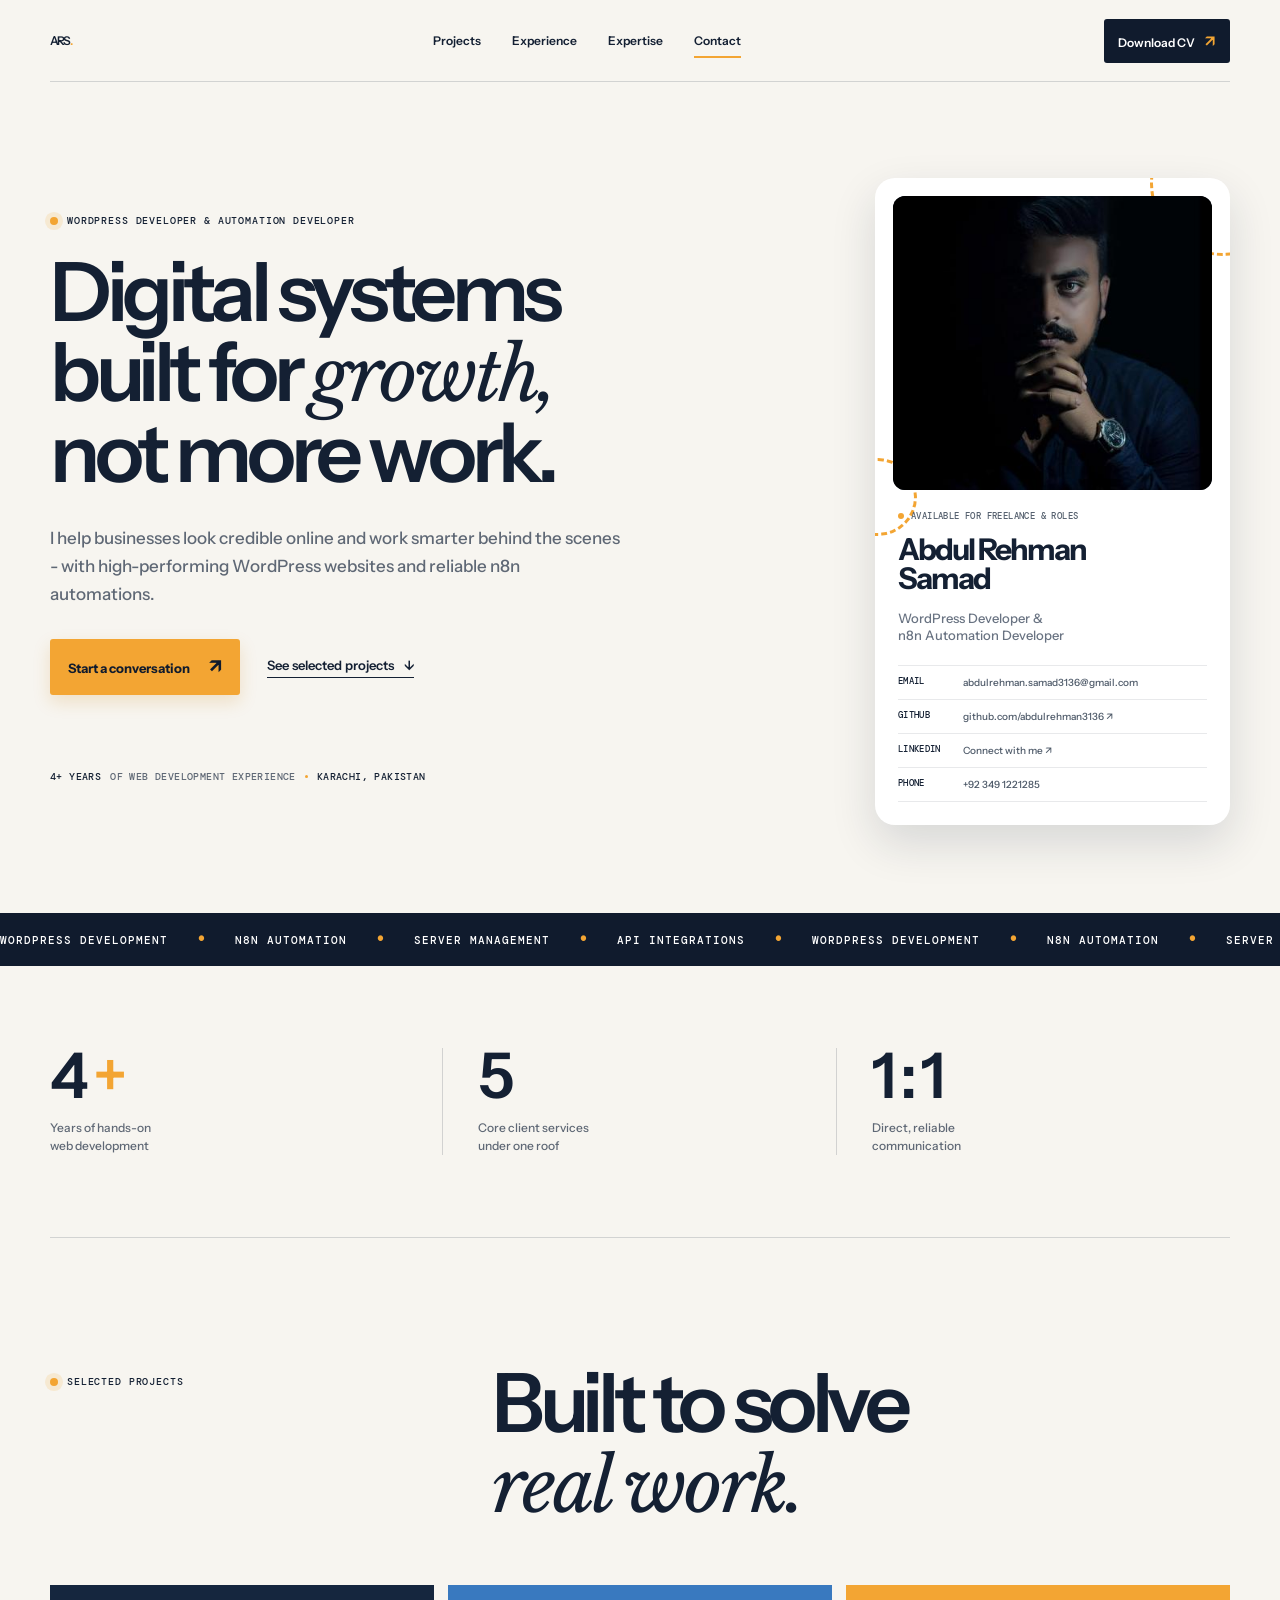
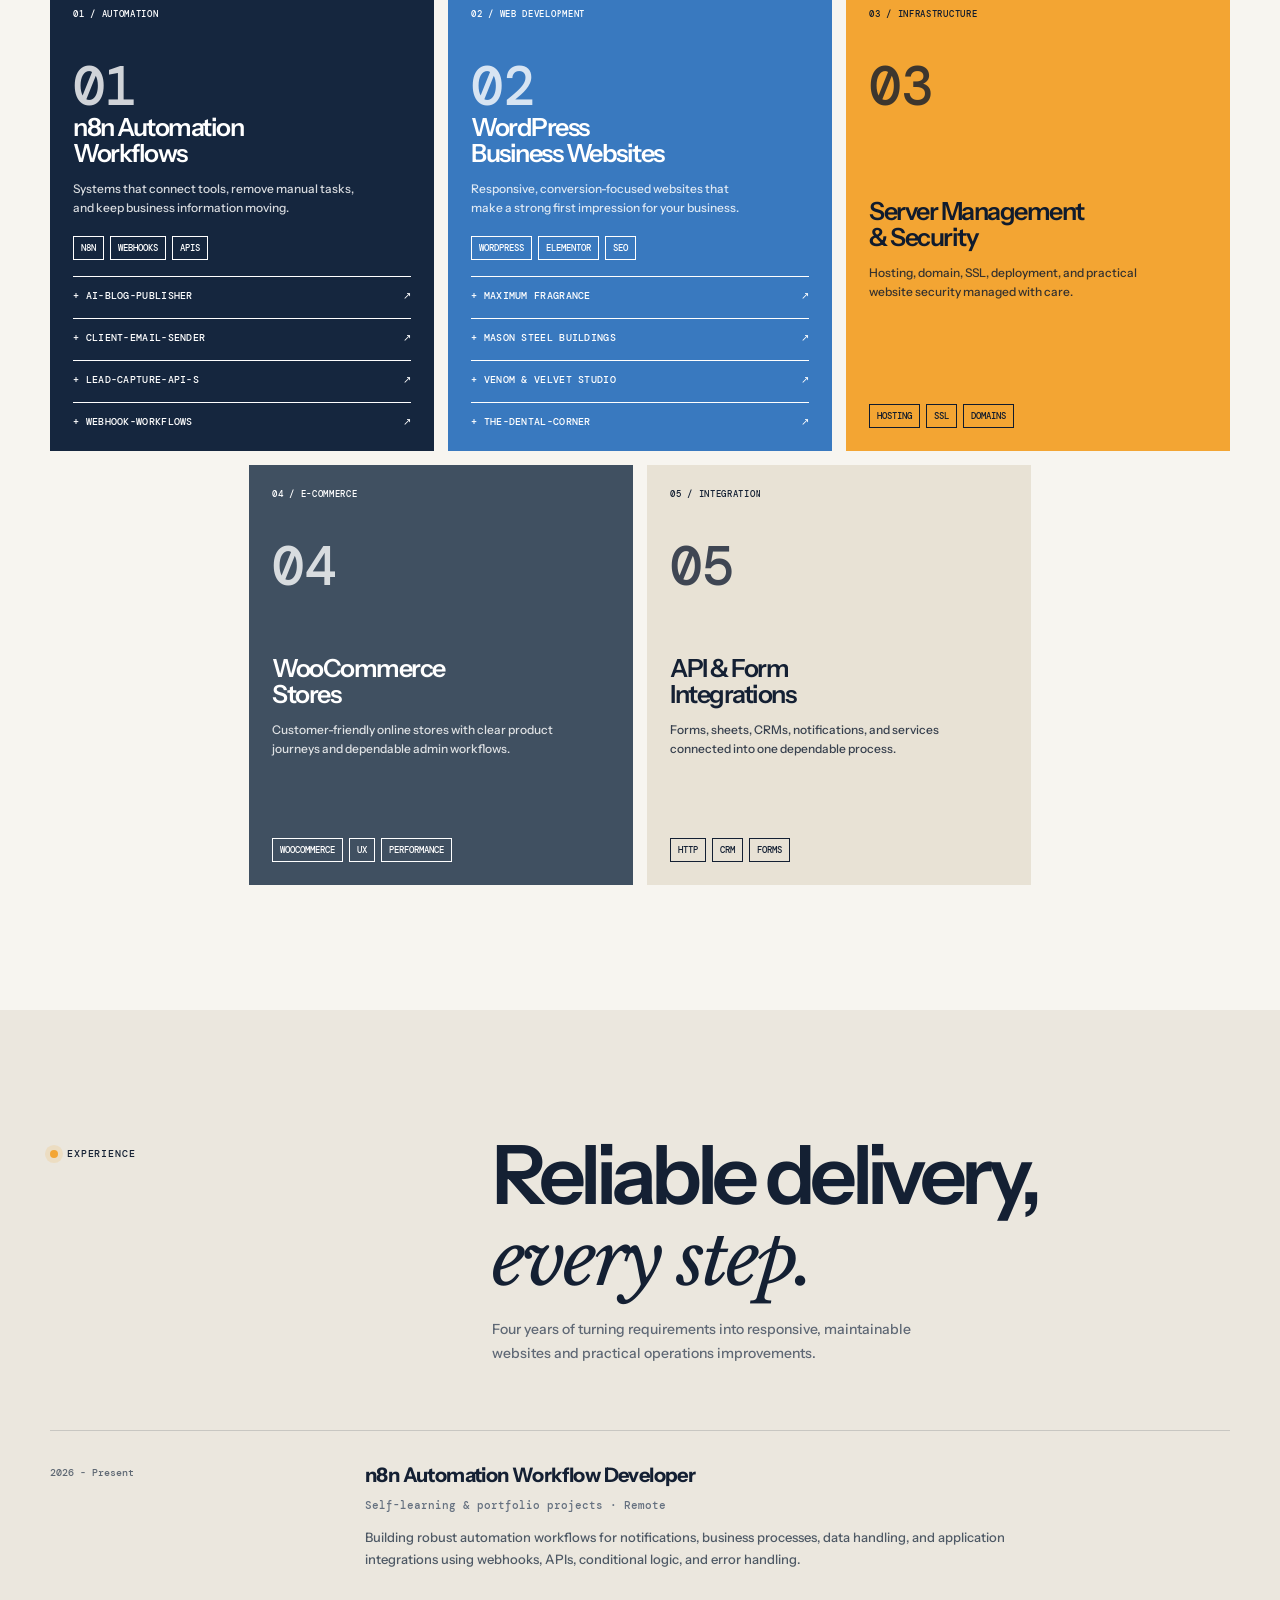
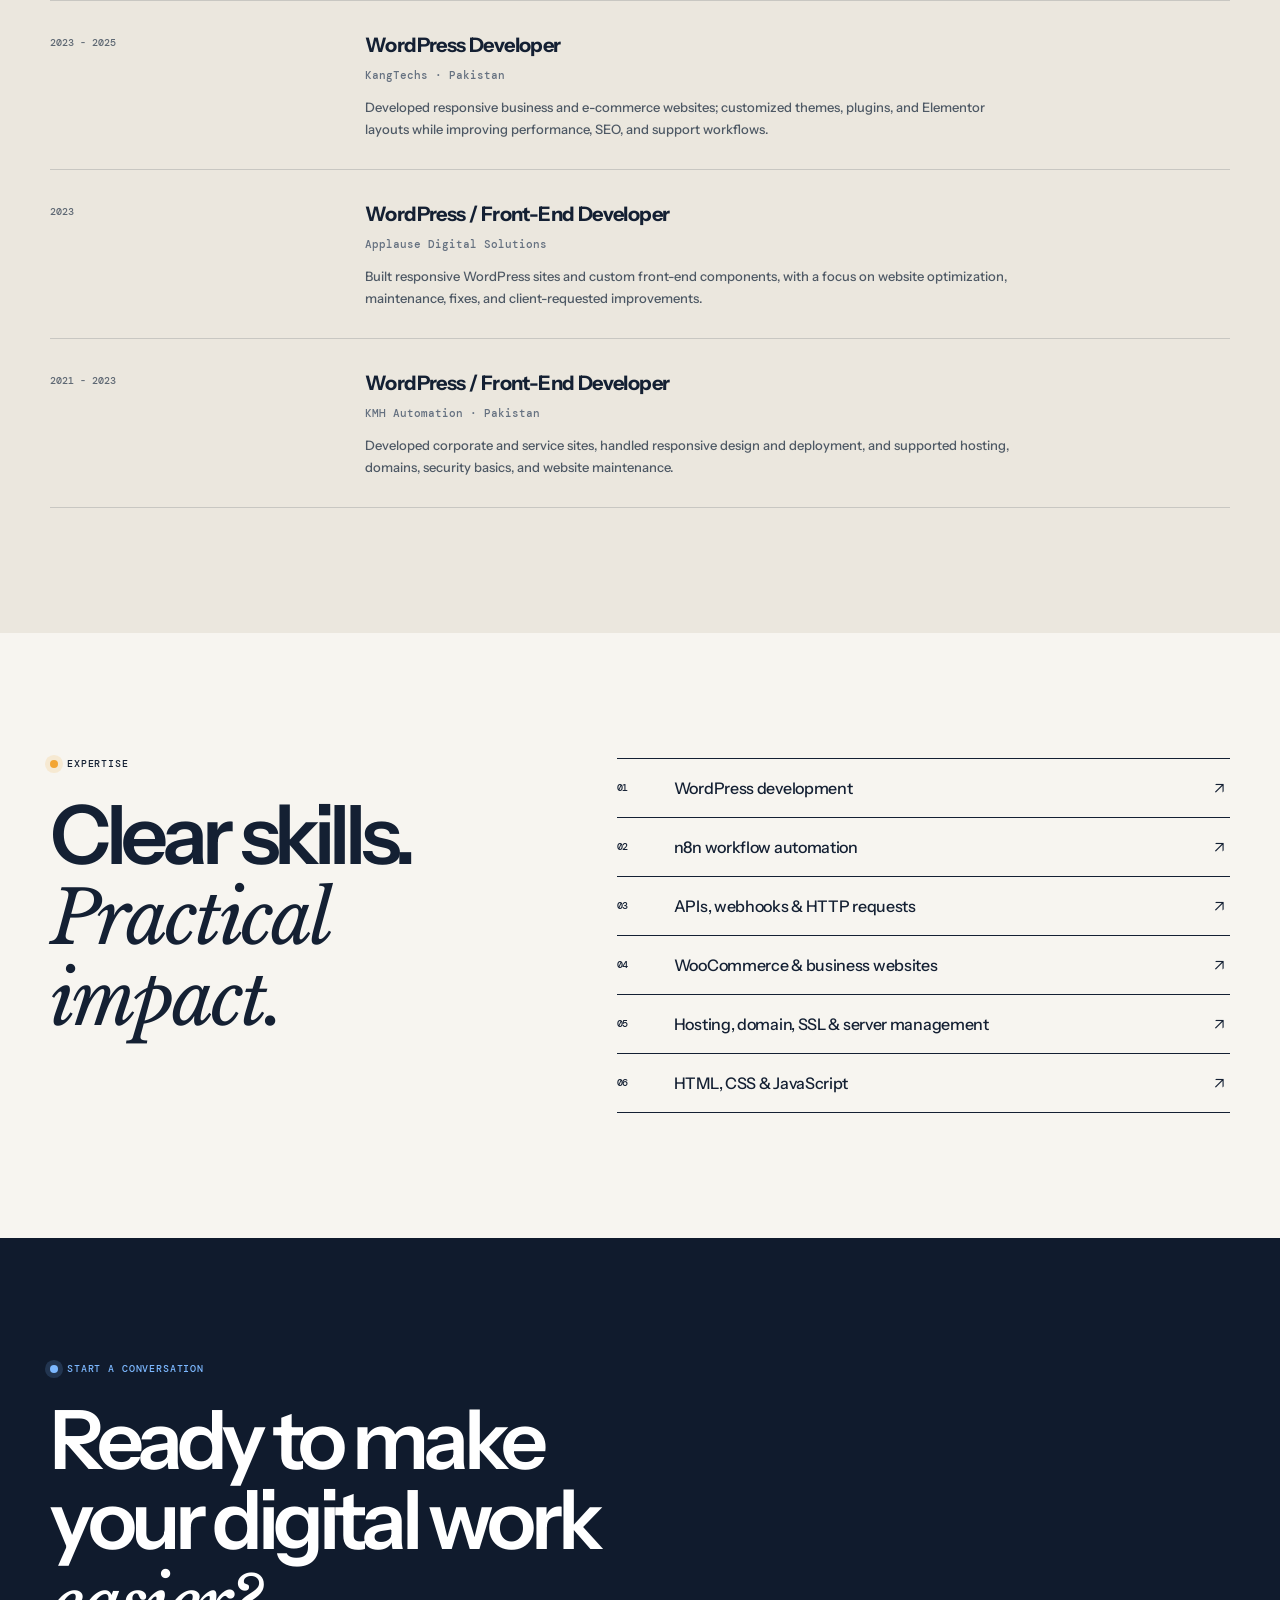
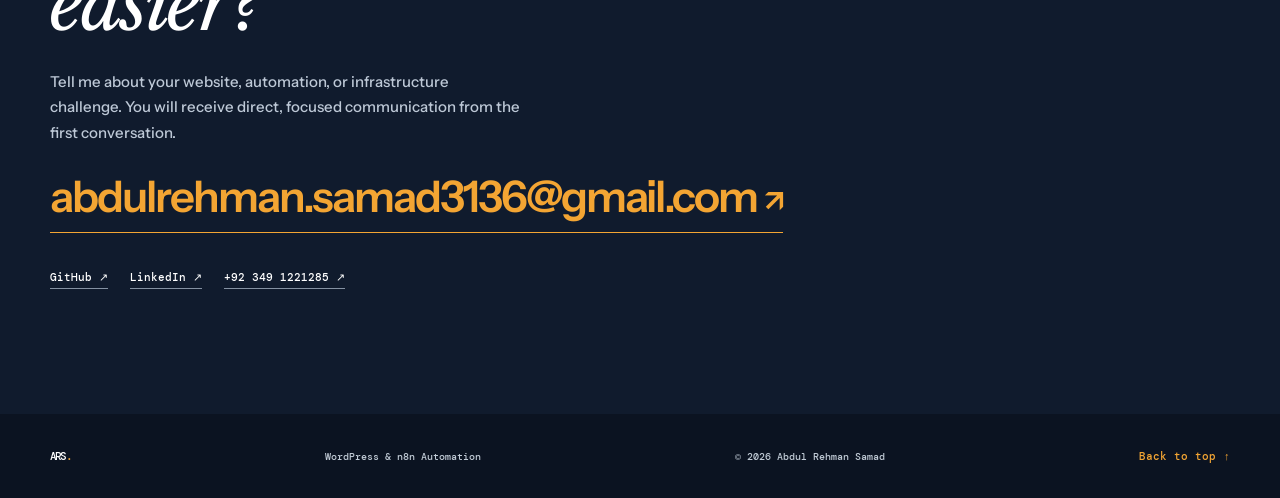
==== index.html @ a856f731 "Add portfolio website" ====
<!doctype html>
<html lang="en">
  <head>
    <meta charset="UTF-8" />
    <meta name="viewport" content="width=device-width, initial-scale=1.0" />
    <meta name="description" content="Abdul Rehman Samad - WordPress Developer and n8n Workflow Automation Developer." />
    <meta name="theme-color" content="#101b2d" />
    <title>Abdul Rehman Samad | WordPress &amp; Automation</title>
    <link rel="preconnect" href="https://fonts.googleapis.com" />
    <link rel="preconnect" href="https://fonts.gstatic.com" crossorigin />
    <link href="https://fonts.googleapis.com/css2?family=DM+Mono:wght@400;500&amp;family=Instrument+Sans:ital,wdth,wght@0,75..100,400..700;1,75..100,400..700&amp;family=Libre+Baskerville:ital,wght@0,400;0,700;1,400&amp;display=swap" rel="stylesheet" />
    <link rel="stylesheet" href="styles.css" />
  </head>
  <body>
    <div class="scroll-indicator" aria-hidden="true"><span></span></div>
    <header class="site-header container">
      <a class="brand" href="#top" aria-label="Home">ARS<span>.</span></a>
      <nav aria-label="Primary navigation">
        <a href="#work">Projects</a><a href="#experience">Experience</a><a href="#skills">Expertise</a><a href="#contact">Contact</a>
      </nav>
      <a class="header-cta" href="assets/Abdul-Rehman-Samad-Resume.pdf" download>Download CV <span>&nearr;</span></a>
    </header>

    <main id="top">
      <section class="hero container">
        <div class="hero-copy reveal">
          <p class="eyebrow"><span></span> WordPress Developer &amp; Automation Developer</p>
          <h1>Digital systems<br />built for <em>growth,</em><br />not more work.</h1>
          <p class="intro">I help businesses look credible online and work smarter behind the scenes - with high-performing WordPress websites and reliable n8n automations.</p>
          <div class="hero-actions">
            <a class="button" href="#contact">Start a conversation <span>&nearr;</span></a>
            <a class="text-link" href="#work">See selected projects <span>&darr;</span></a>
          </div>
          <div class="trust-line"><span>4+ years</span> of web development experience <i></i><span>Karachi, Pakistan</span></div>
        </div>

        <aside class="profile-card reveal" aria-label="Abdul Rehman Samad profile">
          <div class="accent-ring accent-ring-one" aria-hidden="true"></div><div class="accent-ring accent-ring-two" aria-hidden="true"></div>
          <div class="portrait-wrap"><img src="assets/abdul-rehman-samad.jfif" alt="Abdul Rehman Samad" /></div>
          <div class="profile-content">
            <p class="availability"><span></span> Available for freelance &amp; roles</p>
            <h2>Abdul Rehman<br />Samad</h2>
            <p class="profile-role">WordPress Developer &amp;<br />n8n Automation Developer</p>
            <div class="profile-links">
              <a href="mailto:abdulrehman.samad3136@gmail.com"><b>Email</b><span>abdulrehman.samad3136@gmail.com</span></a>
              <a href="https://github.com/abdulrehman3136" target="_blank" rel="noreferrer"><b>GitHub</b><span>github.com/abdulrehman3136 &nearr;</span></a>
              <a href="https://linkedin.com/in/abdul-rehman-samad-383ba8230" target="_blank" rel="noreferrer"><b>LinkedIn</b><span>Connect with me &nearr;</span></a>
              <a href="tel:+923491221285"><b>Phone</b><span>+92 349 1221285</span></a>
            </div>
          </div>
        </aside>
      </section>

      <section class="ticker" aria-label="Areas of expertise"><div>WORDPRESS DEVELOPMENT <b>&bull;</b> N8N AUTOMATION <b>&bull;</b> SERVER MANAGEMENT <b>&bull;</b> API INTEGRATIONS <b>&bull;</b> WORDPRESS DEVELOPMENT <b>&bull;</b> N8N AUTOMATION <b>&bull;</b> SERVER MANAGEMENT <b>&bull;</b> API INTEGRATIONS <b>&bull;</b></div></section>

      <section class="metrics container reveal">
        <div><strong>4<span> +</span></strong><p>Years of hands-on<br />web development</p></div>
        <div><strong>5</strong><p>Core client services<br />under one roof</p></div>
        <div><strong>1 : 1</strong><p>Direct, reliable<br />communication</p></div>
      </section>

      <section id="work" class="work container">
        <div class="section-head reveal"><p class="eyebrow"><span></span> Selected projects</p><div><h2>Built to solve<br /><em>real work.</em></h2></div></div>
        <div class="project-grid">
          <article class="project project-navy reveal"><div class="project-index">01 / Automation</div><div class="project-icon">01</div><h3>n8n Automation<br />Workflows</h3><p>Systems that connect tools, remove manual tasks, and keep business information moving.</p><div class="tags"><span>n8n</span><span>Webhooks</span><span>APIs</span></div><a class="project-link placeholder-link" href="https://github.com/abdulrehman3136/AI-Blog-Publisher.git" data-placeholder>+ AI-Blog-Publisher <span>&nearr;</span></a><a class="project-link placeholder-link" href="https://github.com/abdulrehman3136/Client-Email-Sender.git" data-placeholder>+ Client-Email-Sender <span>&nearr;</span></a><a class="project-link placeholder-link" href="https://github.com/abdulrehman3136/Lead-Capture-API-s.git" data-placeholder>+ Lead-Capture-API-s <span>&nearr;</span></a><a class="project-link placeholder-link" href="https://github.com/abdulrehman3136/Webhook-Workflows.git" data-placeholder>+ Webhook-Workflows <span>&nearr;</span></a></article>
          <article class="project project-blue reveal"><div class="project-index">02 / Web development</div><div class="project-icon">02</div><h3>WordPress<br />Business Websites</h3><p>Responsive, conversion-focused websites that make a strong first impression for your business.</p><div class="tags"><span>WordPress</span><span>Elementor</span><span>SEO</span></div><a class="project-link placeholder-link" href="https://maximumfragrance.ca/" data-placeholder>+ Maximum Fragrance <span>&nearr;</span></a><a class="project-link placeholder-link" href="https://masonsteelcorp.com/" data-placeholder>+ Mason Steel Buildings <span>&nearr;</span></a><a class="project-link placeholder-link" href="https://dribbbledesigns.com/venom/" data-placeholder>+ Venom & Velvet Studio <span>&nearr;</span></a><a class="project-link placeholder-link" href="https://dribbbledesigns.com/dental/" data-placeholder>+ The-Dental-Corner <span>&nearr;</span></a></article>
          <article class="project project-gold reveal"><div class="project-index">03 / Infrastructure</div><div class="project-icon">03</div><h3>Server Management<br />&amp; Security</h3><p>Hosting, domain, SSL, deployment, and practical website security managed with care.</p><div class="tags"><span>Hosting</span><span>SSL</span><span>Domains</span></div></article>
          <article class="project project-slate reveal"><div class="project-index">04 / E-commerce</div><div class="project-icon">04</div><h3>WooCommerce<br />Stores</h3><p>Customer-friendly online stores with clear product journeys and dependable admin workflows.</p><div class="tags"><span>WooCommerce</span><span>UX</span><span>Performance</span></div></article>
          <article class="project project-cream reveal"><div class="project-index">05 / Integration</div><div class="project-icon">05</div><h3>API &amp; Form<br />Integrations</h3><p>Forms, sheets, CRMs, notifications, and services connected into one dependable process.</p><div class="tags"><span>HTTP</span><span>CRM</span><span>Forms</span></div></article>
        </div>
        <!-- <div id="project-links" class="project-note reveal"><b>Make it yours</b> In <code>index.html</code>, replace each <code>href="#project-links"</code> with a project website or GitHub link. The button text can also be changed to “View live site” or “View case study”.</div> -->
      </section>

      <section id="experience" class="experience"><div class="container"><div class="section-head reveal"><p class="eyebrow"><span></span> Experience</p><div><h2>Reliable delivery,<br /><em>every step.</em></h2><p>Four years of turning requirements into responsive, maintainable websites and practical operations improvements.</p></div></div>
        <div class="timeline">
          <article class="reveal"><p>2026 - Present</p><div><h3>n8n Automation Workflow Developer</h3><h4>Self-learning &amp; portfolio projects &middot; Remote</h4><p>Building robust automation workflows for notifications, business processes, data handling, and application integrations using webhooks, APIs, conditional logic, and error handling.</p></div></article>
          <article class="reveal"><p>2023 - 2025</p><div><h3>WordPress Developer</h3><h4>KangTechs &middot; Pakistan</h4><p>Developed responsive business and e-commerce websites; customized themes, plugins, and Elementor layouts while improving performance, SEO, and support workflows.</p></div></article>
          <article class="reveal"><p>2023</p><div><h3>WordPress / Front-End Developer</h3><h4>Applause Digital Solutions</h4><p>Built responsive WordPress sites and custom front-end components, with a focus on website optimization, maintenance, fixes, and client-requested improvements.</p></div></article>
          <article class="reveal"><p>2021 - 2023</p><div><h3>WordPress / Front-End Developer</h3><h4>KMH Automation &middot; Pakistan</h4><p>Developed corporate and service sites, handled responsive design and deployment, and supported hosting, domains, security basics, and website maintenance.</p></div></article>
        </div></div>
      </section>

      <section id="skills" class="skills container"><div class="skills-title reveal"><p class="eyebrow"><span></span> Expertise</p><h2>Clear skills.<br /><em>Practical impact.</em></h2></div><div class="skill-list reveal"><div><span>01</span>WordPress development <b>&nearr;</b></div><div><span>02</span>n8n workflow automation <b>&nearr;</b></div><div><span>03</span>APIs, webhooks &amp; HTTP requests <b>&nearr;</b></div><div><span>04</span>WooCommerce &amp; business websites <b>&nearr;</b></div><div><span>05</span>Hosting, domain, SSL &amp; server management <b>&nearr;</b></div><div><span>06</span>HTML, CSS &amp; JavaScript <b>&nearr;</b></div></div></section>

      <section id="contact" class="contact"><div class="container contact-inner reveal"><p class="eyebrow"><span></span> Start a conversation</p><h2>Ready to make<br />your digital work<br /><em>easier?</em></h2><p>Tell me about your website, automation, or infrastructure challenge. You will receive direct, focused communication from the first conversation.</p><a class="email-link" href="mailto:abdulrehman.samad3136@gmail.com">abdulrehman.samad3136@gmail.com <span>&nearr;</span></a><div class="socials"><a href="https://github.com/abdulrehman3136" target="_blank" rel="noreferrer">GitHub &nearr;</a><a href="https://linkedin.com/in/abdul-rehman-samad-383ba8230" target="_blank" rel="noreferrer">LinkedIn &nearr;</a><a href="tel:+923491221285">+92 349 1221285 &nearr;</a></div></div></section>
    </main>
    <footer><div class="container footer-inner"><a class="brand" href="#top">ARS<span>.</span></a><p>WordPress &amp; n8n Automation</p><p>&copy; <span id="year"></span> Abdul Rehman Samad</p><a class="back-top" href="#top">Back to top &uarr;</a></div></footer>
    <script src="script.js"></script>
  </body>
</html>
---- styles.css ----
:root{--navy:#101b2d;--navy-2:#18263b;--ink:#142033;--paper:#f7f5f0;--paper-2:#ebe7de;--gold:#f3a533;--sky:#7cb8ff;--line:rgba(20,32,51,.16);--muted:#5f6875}*{box-sizing:border-box}html{scroll-behavior:smooth;scroll-padding-top:80px}body{margin:0;background:var(--paper);color:var(--ink);font:500 16px/1.5 'Instrument Sans',Arial,sans-serif}.container{width:min(1180px,calc(100% - 48px));margin:auto}.scroll-indicator{position:fixed;inset:0 auto auto 0;height:3px;width:100%;z-index:30;background:transparent}.scroll-indicator span{display:block;background:var(--gold);width:0;height:100%;transition:width .08s linear}.site-header{display:flex;align-items:center;justify-content:space-between;min-height:82px;border-bottom:1px solid var(--line)}.brand{font:700 25px/1 'Instrument Sans',sans-serif;color:var(--ink);text-decoration:none;letter-spacing:-1.8px}.brand span{color:var(--gold)}.site-header nav{display:flex;gap:31px}.site-header a{color:var(--ink);font-size:12px;font-weight:600;text-decoration:none}.site-header nav a{position:relative}.site-header nav a:after{position:absolute;content:"";left:0;right:0;bottom:-8px;height:2px;background:var(--gold);transform:scaleX(0);transform-origin:left;transition:transform .25s}.site-header nav a:hover:after,.site-header nav a.active:after{transform:scaleX(1)}.header-cta{background:var(--navy);color:#fff!important;padding:10px 14px;border-radius:3px;transition:transform .2s,background .2s}.header-cta:hover{transform:translateY(-2px);background:var(--navy-2)}.header-cta span{color:var(--gold);font-size:16px;margin-left:7px}.hero{display:grid;grid-template-columns:minmax(0,1fr) 355px;gap:80px;padding:96px 0 88px;align-items:start}.hero-copy{padding-top:37px}.eyebrow{font:500 10px/1.2 'DM Mono',monospace;letter-spacing:.85px;text-transform:uppercase;display:flex;gap:9px;align-items:center;margin:0 0 25px}.eyebrow span,.availability>span{display:inline-block;width:8px;height:8px;background:var(--gold);border-radius:50%;box-shadow:0 0 0 5px rgba(243,165,51,.16)}.hero h1,.section-head h2,.skills h2,.contact h2{font:600 clamp(46px,6.4vw,86px)/.98 'Instrument Sans',sans-serif;letter-spacing:-5.4px;margin:0}.hero h1 em,.section-head h2 em,.skills h2 em,.contact h2 em{font-family:'Libre Baskerville',Georgia,serif;font-size:.9em;font-weight:400;letter-spacing:-3px}.intro{max-width:570px;margin:31px 0;color:var(--muted);font-size:17px;line-height:1.65}.hero-actions{display:flex;gap:27px;align-items:center}.button{background:var(--gold);color:var(--navy);padding:14px 18px;border-radius:3px;text-decoration:none;font-size:13px;font-weight:700;box-shadow:0 7px 17px rgba(206,128,11,.18);transition:transform .2s,box-shadow .2s}.button:hover{transform:translateY(-3px);box-shadow:0 11px 20px rgba(206,128,11,.25)}.button span{font-size:19px;margin-left:16px}.text-link{color:var(--ink);font-size:13px;font-weight:600;text-decoration:none;border-bottom:1px solid var(--ink);padding-bottom:2px}.text-link span{margin-left:7px}.trust-line{display:flex;align-items:center;gap:9px;margin-top:75px;color:var(--muted);font:500 10px 'DM Mono',monospace;text-transform:uppercase;letter-spacing:.4px}.trust-line span{color:var(--ink)}.trust-line i{height:3px;width:3px;background:var(--gold);border-radius:50%}.profile-card{position:sticky;top:25px;background:#fff;border-radius:20px;overflow:hidden;padding:18px;box-shadow:0 18px 45px rgba(22,36,57,.14);isolation:isolate}.portrait-wrap{background:var(--navy);border-radius:12px;overflow:hidden;height:294px}.portrait-wrap img{width:100%;height:100%;object-fit:cover;object-position:center;display:block;filter:none;transform:scale(1.01);transition:transform .6s ease}.profile-card:hover .portrait-wrap img{transform:scale(1.06)}.profile-content{padding:20px 5px 5px}.availability{display:flex;align-items:center;gap:7px;margin:0 0 13px;color:#56616f;font:500 9px 'DM Mono',monospace;text-transform:uppercase;letter-spacing:.4px}.availability>span{width:6px;height:6px;box-shadow:none}.profile-card h2{font:700 30px/.98 'Instrument Sans',sans-serif;letter-spacing:-2px;margin:0}.profile-role{font-size:13px;line-height:1.35;color:#697382;margin:16px 0 20px}.profile-links{border-top:1px solid #e8e9eb}.profile-links a{display:grid;grid-template-columns:57px 1fr;gap:8px;padding:9px 0;border-bottom:1px solid #e8e9eb;color:#4d5968;text-decoration:none;font-size:10px;overflow-wrap:anywhere;transition:color .2s}.profile-links a:hover{color:#c97900}.profile-links b{font:500 9px 'DM Mono',monospace;text-transform:uppercase;color:var(--ink);letter-spacing:.3px}.accent-ring{position:absolute;border:3px dashed var(--gold);border-radius:50%;z-index:-1;pointer-events:none}.accent-ring-one{width:145px;height:145px;right:-65px;top:-67px}.accent-ring-two{width:78px;height:78px;left:-36px;top:280px}.ticker{overflow:hidden;background:var(--navy);color:#fff;padding:18px 0;font:500 11px/1 'DM Mono',monospace;letter-spacing:1px;white-space:nowrap}.ticker div{animation:slide 28s linear infinite;width:max-content}.ticker b{color:var(--gold);font-size:17px;vertical-align:-1px;margin:0 20px}.metrics{padding:82px 0;display:grid;grid-template-columns:repeat(3,1fr);border-bottom:1px solid var(--line)}.metrics>div{padding:0 35px;border-right:1px solid var(--line)}.metrics>div:first-child{padding-left:0}.metrics>div:last-child{border:0}.metrics strong{font:600 63px/.9 'Instrument Sans',sans-serif;letter-spacing:-4px}.metrics strong span{color:var(--gold)}.metrics p{font-size:12px;line-height:1.5;margin:14px 0 0;color:var(--muted)}.work{padding:125px 0}.section-head{display:grid;grid-template-columns:.8fr 1.45fr;gap:35px;align-items:start}.section-head .eyebrow{margin-top:13px}.section-head>div>p{color:var(--muted);font-size:14px;line-height:1.7;max-width:480px;margin:22px 0 0}.project-grid{display:grid;grid-template-columns:repeat(6,1fr);gap:14px;margin-top:62px}.project{min-height:420px;padding:23px;position:relative;display:flex;flex-direction:column;color:#fff;transition:transform .3s ease,box-shadow .3s ease}.project:hover{transform:translateY(-7px);box-shadow:0 16px 25px rgba(17,30,48,.14)}.project:nth-child(1),.project:nth-child(2),.project:nth-child(3){grid-column:span 2}.project:nth-child(4){grid-column:2/span 2}.project:nth-child(5){grid-column:4/span 2}.project-navy{background:#15263e}.project-blue{background:#3979bf}.project-gold{background:var(--gold);color:var(--navy)}.project-slate{background:#405061}.project-cream{background:#e8e2d5;color:var(--ink)}.project-index{font:500 9px 'DM Mono',monospace;text-transform:uppercase;letter-spacing:.7px}.project-icon{font:500 54px/1 'DM Mono',monospace;margin:40px 0 auto;opacity:.8}.project h3{font:600 25px/1.05 'Instrument Sans',sans-serif;letter-spacing:-1.5px;margin:0 0 12px}.project>p{font-size:12px;line-height:1.65;margin:0 0 18px;max-width:290px;opacity:.83}.tags{display:flex;gap:6px;flex-wrap:wrap;margin-top:auto}.tags span{font:500 9px 'DM Mono',monospace;text-transform:uppercase;border:1px solid currentColor;padding:5px 7px}.project-link{display:flex;justify-content:space-between;color:inherit;text-decoration:none;border-top:1px solid currentColor;margin-top:16px;padding-top:12px;font:500 10px 'DM Mono',monospace;text-transform:uppercase;letter-spacing:.3px}.project-link:hover{opacity:.6}.project-note{background:var(--paper-2);padding:16px 19px;font-size:11px;color:#4d5864}.project-note b{font:500 10px 'DM Mono',monospace;letter-spacing:.45px;text-transform:uppercase;margin-right:13px;color:var(--navy)}.project-note code{font:500 10px 'DM Mono',monospace;background:#ded9ce;padding:2px 4px}.experience{background:var(--paper-2);padding:125px 0}.timeline{margin:65px 0 0;border-top:1px solid var(--line)}.timeline article{display:grid;grid-template-columns:25% 1fr;gap:20px;padding:29px 0;border-bottom:1px solid var(--line)}.timeline>article>p{font:500 10px 'DM Mono',monospace;margin:6px 0;color:#5e6873}.timeline h3{font-size:20px;letter-spacing:-.6px;margin:0}.timeline h4{font:500 11px 'DM Mono',monospace;margin:8px 0 14px;color:#657180}.timeline div p{font-size:13px;color:#4e5965;margin:0;max-width:650px;line-height:1.7}.skills{padding:125px 0;display:grid;grid-template-columns:.9fr 1.1fr;gap:65px}.skill-list{border-top:1px solid var(--ink)}.skill-list div{display:grid;grid-template-columns:45px 1fr 16px;gap:12px;border-bottom:1px solid var(--ink);padding:17px 0;font-size:16px;letter-spacing:-.3px;transition:padding .2s,color .2s}.skill-list div:hover{padding-left:8px;color:#ae6900}.skill-list span{font:500 10px 'DM Mono',monospace;padding-top:5px}.skill-list b{font-weight:400}.contact{background:var(--navy);color:#fff;padding:125px 0}.contact .eyebrow{color:var(--sky)}.contact .eyebrow span{background:var(--sky);box-shadow:0 0 0 5px rgba(124,184,255,.17)}.contact>div>p:not(.eyebrow){max-width:470px;font-size:15px;color:#bdc8d6;line-height:1.7;margin:28px 0}.email-link{display:block;color:var(--gold);font:600 clamp(21px,3.4vw,46px)/1.12 'Instrument Sans',sans-serif;text-decoration:none;letter-spacing:-2px;width:max-content;max-width:100%;border-bottom:1px solid var(--gold);padding-bottom:10px;overflow-wrap:anywhere;transition:color .2s}.email-link:hover{color:#fff}.email-link span{font-size:.7em}.socials{display:flex;gap:22px;margin-top:37px;flex-wrap:wrap}.socials a{font:500 11px 'DM Mono',monospace;color:white;text-decoration:none;border-bottom:1px solid #8491a2;padding-bottom:4px}.socials a:hover{border-color:var(--gold);color:var(--gold)}footer{background:#0b1321;color:#c1cbd6}.footer-inner{display:flex;align-items:center;justify-content:space-between;min-height:84px}.footer-inner .brand{color:#fff}.footer-inner p{font:500 10px 'DM Mono',monospace;margin:0}.footer-inner a{color:#fff;text-decoration:none;font:500 11px 'DM Mono',monospace}.back-top{color:var(--gold)!important}.reveal{opacity:0;transform:translateY(25px);transition:opacity .7s cubic-bezier(.22,1,.36,1),transform .7s cubic-bezier(.22,1,.36,1)}.reveal.visible{opacity:1;transform:none}@keyframes slide{to{transform:translateX(-50%)}}@media(max-width:820px){.container{width:min(100% - 32px,1180px)}.site-header{min-height:68px}.site-header nav{display:none}.header-cta{font-size:10px!important}.hero{grid-template-columns:1fr;gap:46px;padding:64px 0}.hero-copy{padding-top:0}.hero h1,.section-head h2,.skills h2,.contact h2{letter-spacing:-3.2px}.profile-card{position:relative;top:auto;width:min(100%,400px)}.project-grid{grid-template-columns:repeat(2,1fr)}.project:nth-child(n){grid-column:span 1}.project{min-height:350px}.project:nth-child(5){grid-column:span 2}.section-head,.skills{grid-template-columns:1fr;gap:24px}.section-head .eyebrow{margin-top:0}.work,.skills{padding:78px 0}.experience,.contact{padding:78px 0}.timeline{margin-top:40px}.trust-line{margin-top:48px}}@media(max-width:540px){.hero-actions{align-items:flex-start;flex-direction:column;gap:21px}.trust-line{align-items:flex-start;flex-wrap:wrap}.metrics{padding:52px 0}.metrics>div{padding:0 12px}.metrics strong{font-size:40px;letter-spacing:-3px}.metrics p{font-size:10px}.project-grid{grid-template-columns:1fr}.project:nth-child(n){grid-column:auto}.project{min-height:330px}.project-grid{margin-top:42px}.project-note{line-height:1.8}.project-note b{display:block;margin-bottom:3px}.timeline article{grid-template-columns:1fr;gap:7px}.timeline>article>p{margin:0}.footer-inner{min-height:110px;align-items:flex-start;justify-content:center;flex-direction:column;padding:16px 0;gap:7px}.footer-inner p:first-of-type{display:none}.email-link{letter-spacing:-1.3px}}@media(prefers-reduced-motion:reduce){html{scroll-behavior:auto}.ticker div{animation:none}.reveal{opacity:1;transform:none;transition:none}.portrait-wrap img,.project,.button,.header-cta{transition:none}}
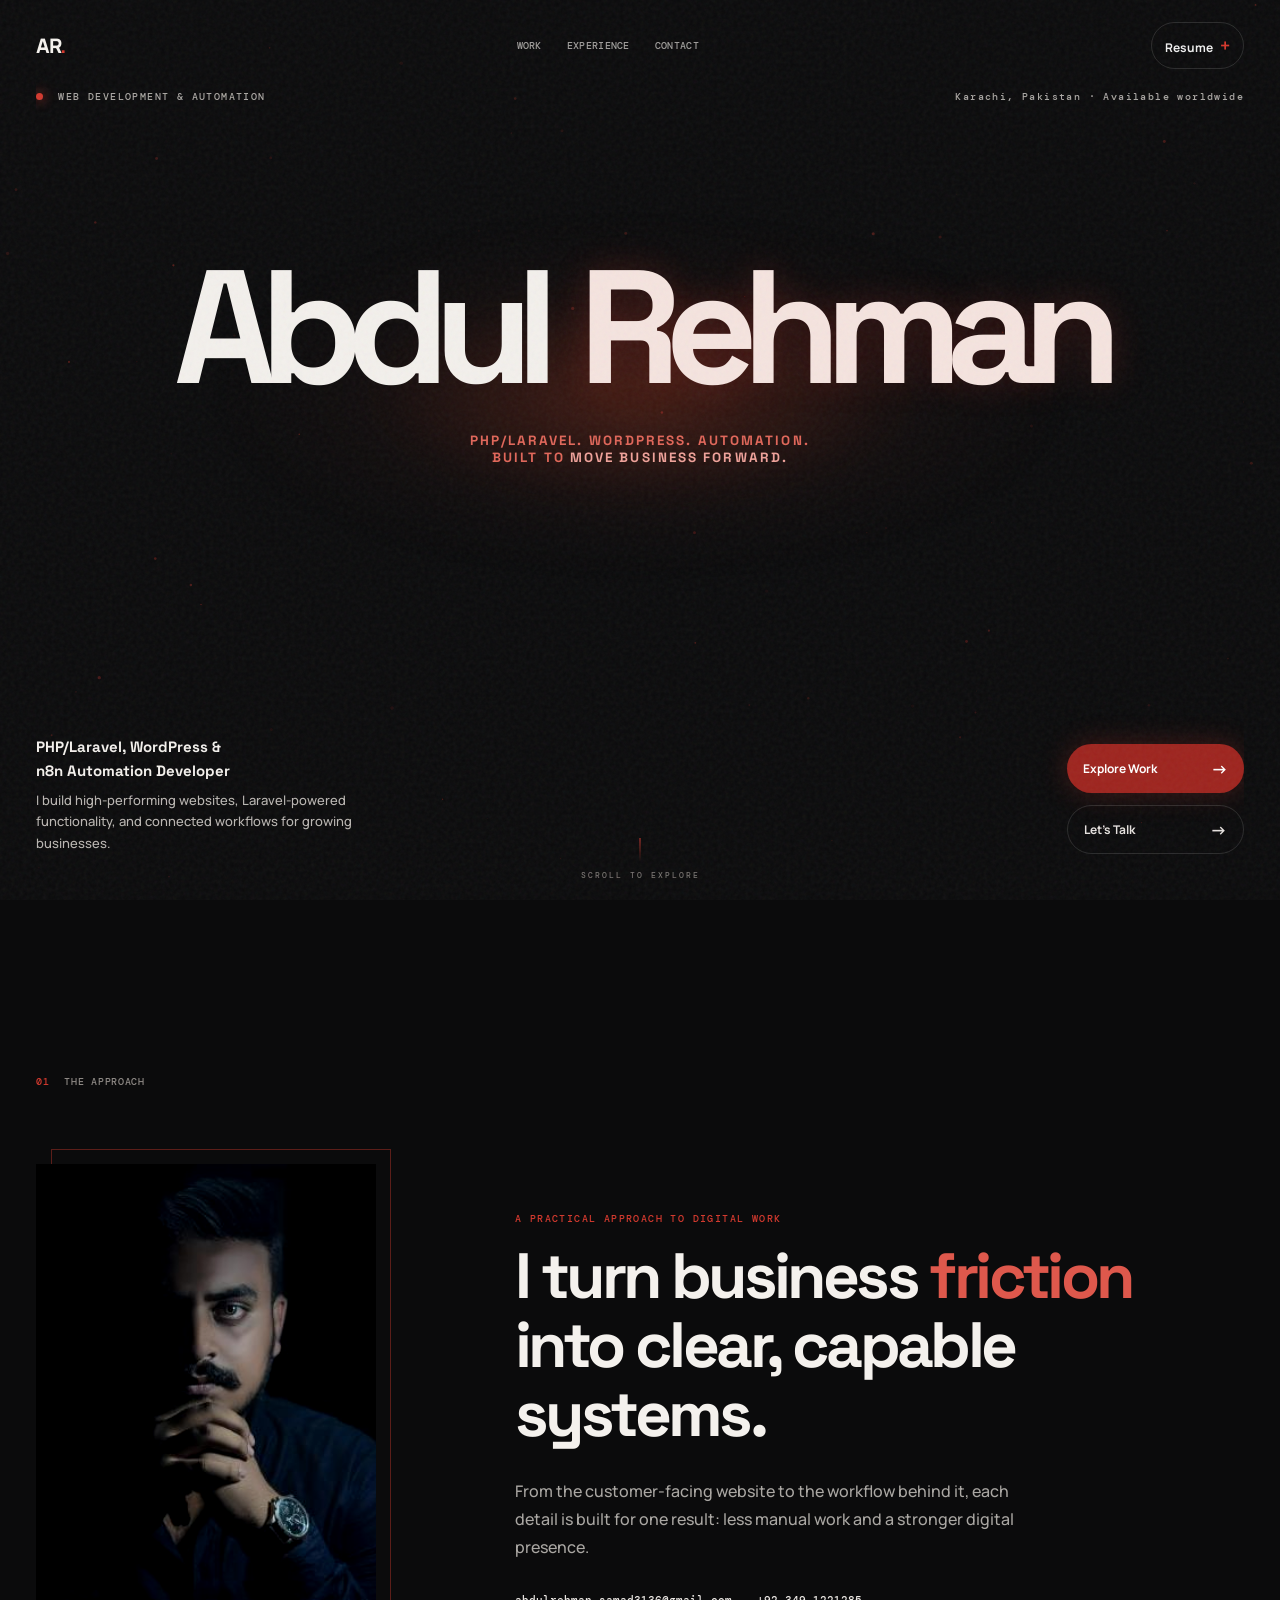
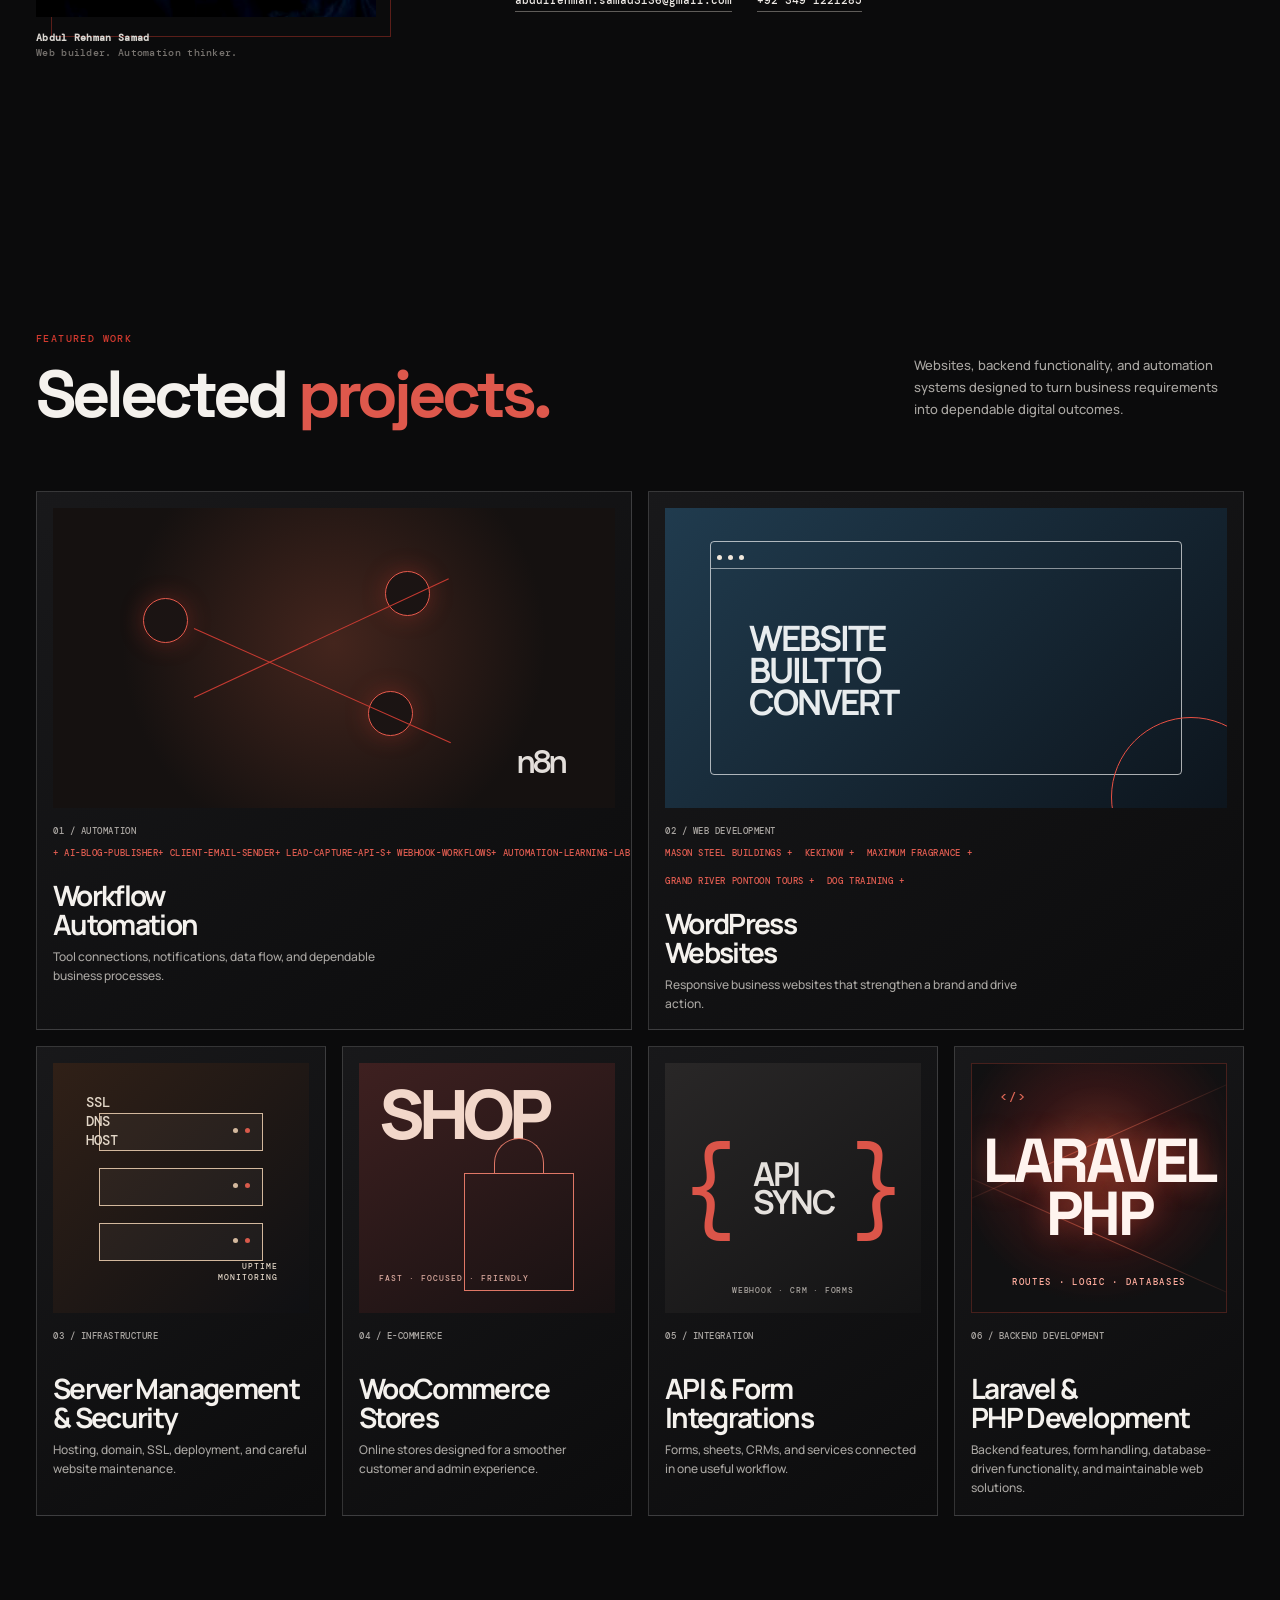
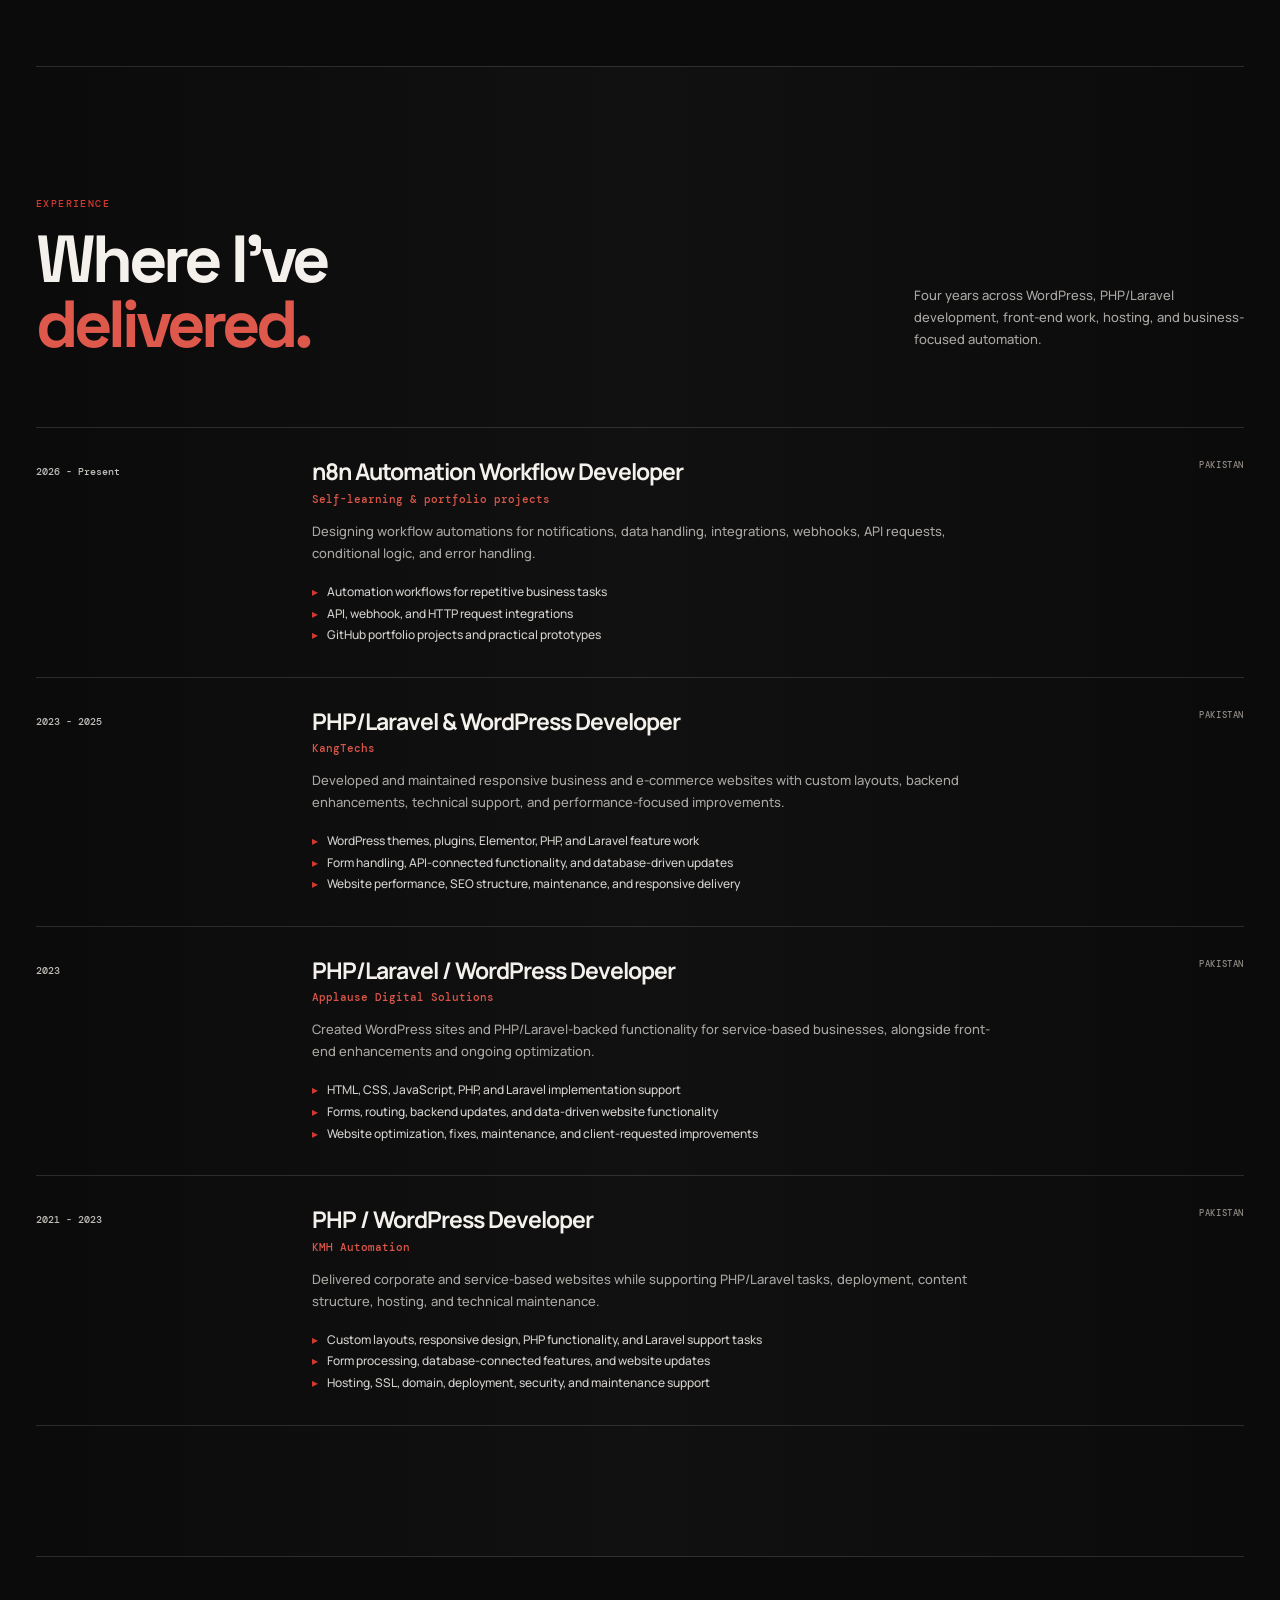
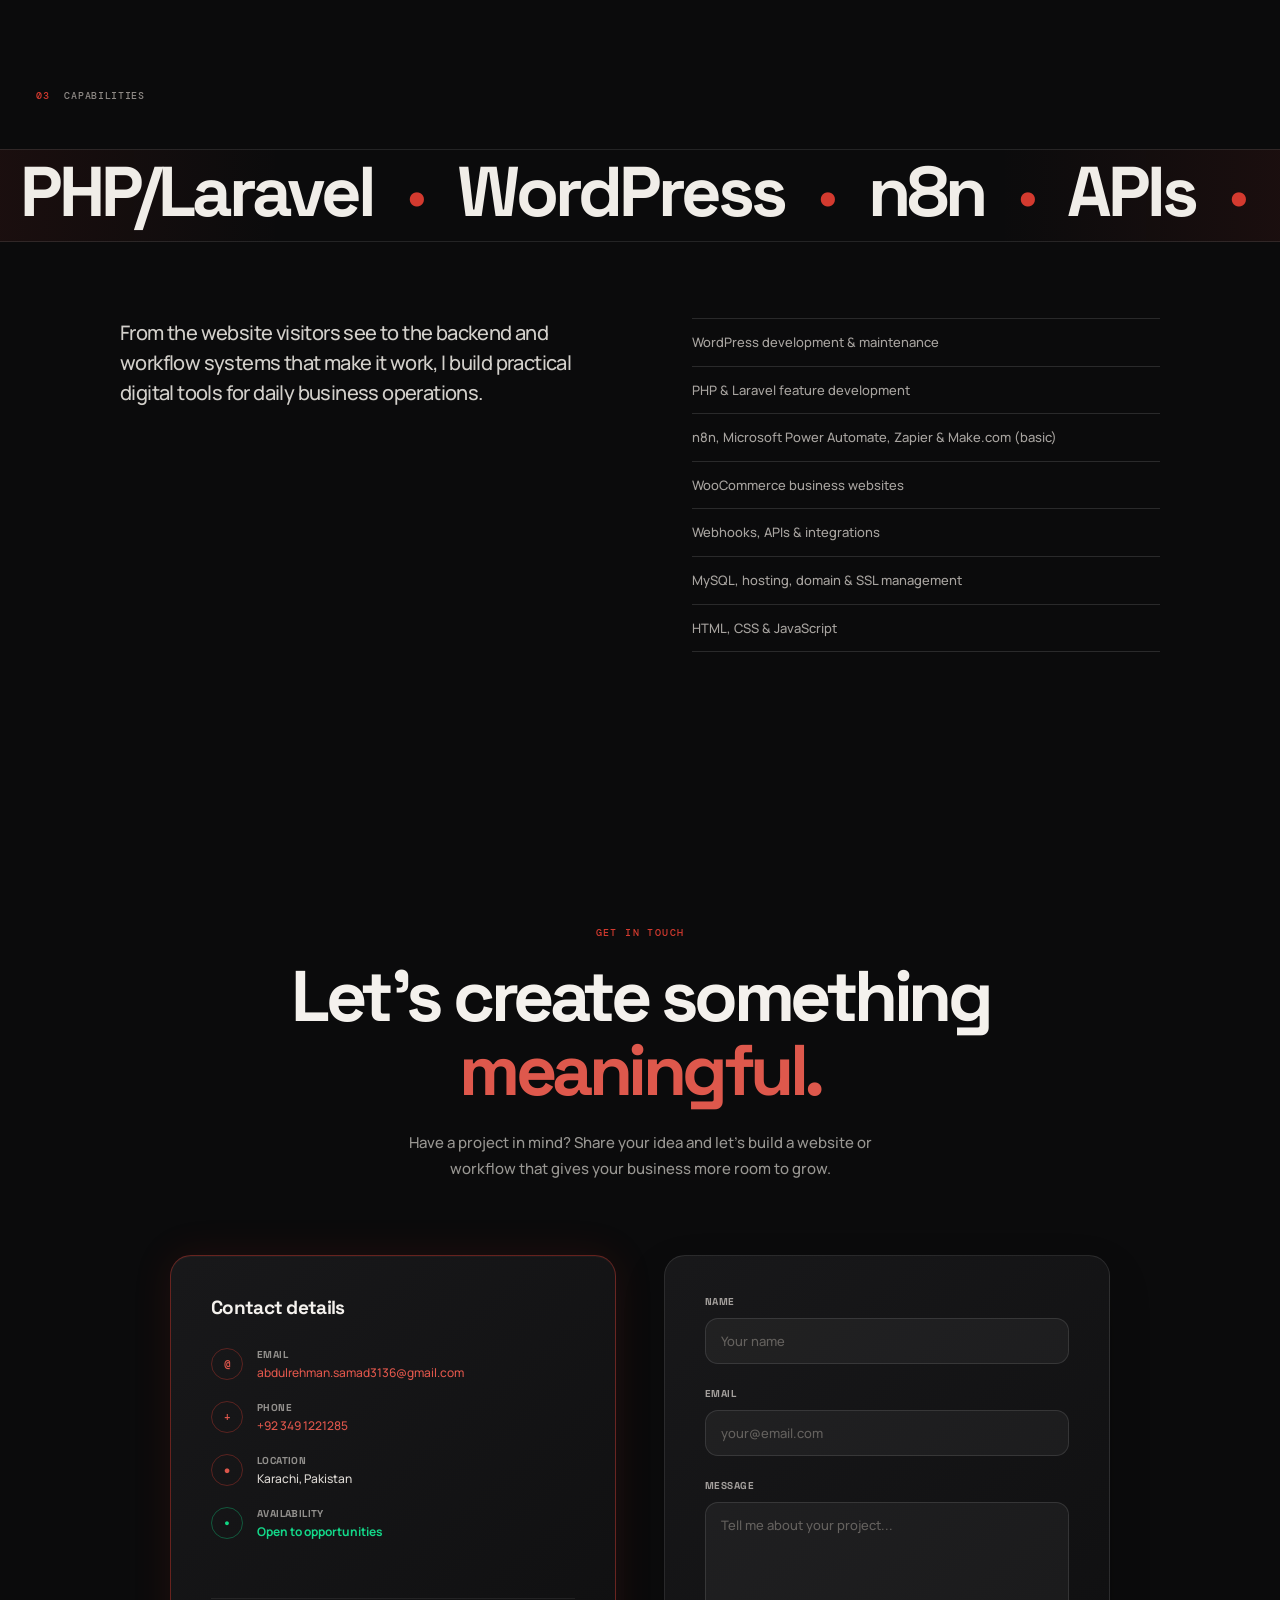
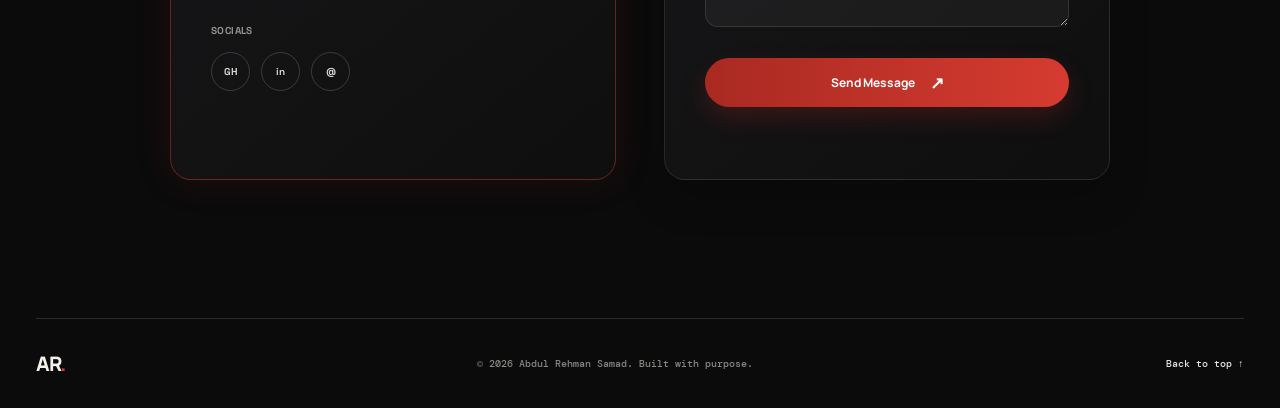
==== commit 098de7e6: "Add files via upload" ====
--- a/index.html
+++ b/index.html
@@ -3,88 +3,89 @@
   <head>
     <meta charset="UTF-8" />
     <meta name="viewport" content="width=device-width, initial-scale=1.0" />
-    <meta name="description" content="Abdul Rehman Samad - WordPress Developer and n8n Workflow Automation Developer." />
-    <meta name="theme-color" content="#101b2d" />
-    <title>Abdul Rehman Samad | WordPress &amp; Automation</title>
+    <meta name="description" content="Abdul Rehman Samad - PHP/Laravel, WordPress, and n8n Workflow Automation Developer in Karachi, Pakistan." />
+    <meta name="theme-color" content="#0b0b0c" />
+    <title>Abdul Rehman Samad | PHP/Laravel, WordPress &amp; Automation</title>
     <link rel="preconnect" href="https://fonts.googleapis.com" />
     <link rel="preconnect" href="https://fonts.gstatic.com" crossorigin />
-    <link href="https://fonts.googleapis.com/css2?family=DM+Mono:wght@400;500&amp;family=Instrument+Sans:ital,wdth,wght@0,75..100,400..700;1,75..100,400..700&amp;family=Libre+Baskerville:ital,wght@0,400;0,700;1,400&amp;display=swap" rel="stylesheet" />
+    <link href="https://fonts.googleapis.com/css2?family=DM+Mono:wght@400;500&amp;family=Manrope:wght@400;500;600;700;800&amp;family=Space+Grotesk:wght@400;500;600;700&amp;display=swap" rel="stylesheet" />
     <link rel="stylesheet" href="styles.css" />
+    <link rel="stylesheet" href="refinements.css" />
   </head>
   <body>
-    <div class="scroll-indicator" aria-hidden="true"><span></span></div>
-    <header class="site-header container">
-      <a class="brand" href="#top" aria-label="Home">ARS<span>.</span></a>
-      <nav aria-label="Primary navigation">
-        <a href="#work">Projects</a><a href="#experience">Experience</a><a href="#skills">Expertise</a><a href="#contact">Contact</a>
-      </nav>
-      <a class="header-cta" href="assets/Abdul-Rehman-Samad-Resume.pdf" download>Download CV <span>&nearr;</span></a>
+    <canvas id="particle-canvas" aria-hidden="true"></canvas>
+    <div class="noise" aria-hidden="true"></div>
+    <div class="cursor-glow" aria-hidden="true"></div>
+    <header class="nav-wrap">
+      <a class="monogram" href="#top" aria-label="Abdul Rehman Samad home">AR<span>.</span></a>
+      <nav aria-label="Main navigation"><a href="#projects">Work</a><a href="#experience">Experience</a><a href="#contact">Contact</a></nav>
+      <a class="nav-resume magnetic" href="assets/Abdul-Rehman-Samad-Resume.pdf" download>Resume <span>+</span></a>
     </header>
 
     <main id="top">
-      <section class="hero container">
-        <div class="hero-copy reveal">
-          <p class="eyebrow"><span></span> WordPress Developer &amp; Automation Developer</p>
-          <h1>Digital systems<br />built for <em>growth,</em><br />not more work.</h1>
-          <p class="intro">I help businesses look credible online and work smarter behind the scenes - with high-performing WordPress websites and reliable n8n automations.</p>
-          <div class="hero-actions">
-            <a class="button" href="#contact">Start a conversation <span>&nearr;</span></a>
-            <a class="text-link" href="#work">See selected projects <span>&darr;</span></a>
-          </div>
-          <div class="trust-line"><span>4+ years</span> of web development experience <i></i><span>Karachi, Pakistan</span></div>
+      <section class="hero section-shell">
+        <div class="hero-topline"><p><span></span> WEB DEVELOPMENT &amp; AUTOMATION</p><p>Karachi, Pakistan &middot; Available worldwide</p></div>
+        <div class="hero-name" aria-label="Abdul Rehman"><span class="hero-first">Abdul</span><span class="hero-last">Rehman</span></div>
+        <p class="hero-tagline">PHP/Laravel. WordPress. Automation.<br />Built to <em>move business forward.</em></p>
+        <div class="hero-bottom">
+          <div class="hero-intro"><strong>PHP/Laravel, WordPress &amp;<br />n8n Automation Developer</strong><p>I build high-performing websites, Laravel-powered functionality, and connected workflows for growing businesses.</p></div>
+          <div class="hero-actions"><a class="primary-btn magnetic" href="#projects"> Explore Work <b>&rarr;</b></a><a class="secondary-btn" href="#contact">Let's Talk <b>&rarr;</b></a></div>
         </div>
-
-        <aside class="profile-card reveal" aria-label="Abdul Rehman Samad profile">
-          <div class="accent-ring accent-ring-one" aria-hidden="true"></div><div class="accent-ring accent-ring-two" aria-hidden="true"></div>
-          <div class="portrait-wrap"><img src="assets/abdul-rehman-samad.jfif" alt="Abdul Rehman Samad" /></div>
-          <div class="profile-content">
-            <p class="availability"><span></span> Available for freelance &amp; roles</p>
-            <h2>Abdul Rehman<br />Samad</h2>
-            <p class="profile-role">WordPress Developer &amp;<br />n8n Automation Developer</p>
-            <div class="profile-links">
-              <a href="mailto:abdulrehman.samad3136@gmail.com"><b>Email</b><span>abdulrehman.samad3136@gmail.com</span></a>
-              <a href="https://github.com/abdulrehman3136" target="_blank" rel="noreferrer"><b>GitHub</b><span>github.com/abdulrehman3136 &nearr;</span></a>
-              <a href="https://linkedin.com/in/abdul-rehman-samad-383ba8230" target="_blank" rel="noreferrer"><b>LinkedIn</b><span>Connect with me &nearr;</span></a>
-              <a href="tel:+923491221285"><b>Phone</b><span>+92 349 1221285</span></a>
-            </div>
-          </div>
-        </aside>
+        <a class="scroll-cue" href="#philosophy"><span></span> Scroll to explore</a>
       </section>
 
-      <section class="ticker" aria-label="Areas of expertise"><div>WORDPRESS DEVELOPMENT <b>&bull;</b> N8N AUTOMATION <b>&bull;</b> SERVER MANAGEMENT <b>&bull;</b> API INTEGRATIONS <b>&bull;</b> WORDPRESS DEVELOPMENT <b>&bull;</b> N8N AUTOMATION <b>&bull;</b> SERVER MANAGEMENT <b>&bull;</b> API INTEGRATIONS <b>&bull;</b></div></section>
-
-      <section class="metrics container reveal">
-        <div><strong>4<span> +</span></strong><p>Years of hands-on<br />web development</p></div>
-        <div><strong>5</strong><p>Core client services<br />under one roof</p></div>
-        <div><strong>1 : 1</strong><p>Direct, reliable<br />communication</p></div>
+      <section id="philosophy" class="philosophy section-shell reveal-section">
+        <div class="section-kicker"><span>01</span> The approach</div>
+        <div class="philosophy-grid"><div class="portrait-panel"><img src="assets/abdul-rehman-samad.jfif" alt="Abdul Rehman Samad" /><div class="portrait-caption"><b>Abdul Rehman Samad</b><span>Web builder. Automation thinker.</span></div></div><div class="philosophy-copy"><p class="overline">A practical approach to digital work</p><h1>I turn business <em>friction</em> into clear, capable systems.</h1><p>From the customer-facing website to the workflow behind it, each detail is built for one result: less manual work and a stronger digital presence.</p><div class="contact-strip"><a href="mailto:abdulrehman.samad3136@gmail.com">abdulrehman.samad3136@gmail.com</a><a href="tel:+923491221285">+92 349 1221285</a></div></div></div>
       </section>
 
-      <section id="work" class="work container">
-        <div class="section-head reveal"><p class="eyebrow"><span></span> Selected projects</p><div><h2>Built to solve<br /><em>real work.</em></h2></div></div>
+      <section id="projects" class="projects section-shell reveal-section">
+        <div class="section-heading"><div><p class="overline">Featured work</p><h2>Selected <em>projects.</em></h2></div><p>Websites, backend functionality, and automation systems designed to turn business requirements into dependable digital outcomes.</p></div>
         <div class="project-grid">
-          <article class="project project-navy reveal"><div class="project-index">01 / Automation</div><div class="project-icon">01</div><h3>n8n Automation<br />Workflows</h3><p>Systems that connect tools, remove manual tasks, and keep business information moving.</p><div class="tags"><span>n8n</span><span>Webhooks</span><span>APIs</span></div><a class="project-link placeholder-link" href="https://github.com/abdulrehman3136/AI-Blog-Publisher.git" data-placeholder>+ AI-Blog-Publisher <span>&nearr;</span></a><a class="project-link placeholder-link" href="https://github.com/abdulrehman3136/Client-Email-Sender.git" data-placeholder>+ Client-Email-Sender <span>&nearr;</span></a><a class="project-link placeholder-link" href="https://github.com/abdulrehman3136/Lead-Capture-API-s.git" data-placeholder>+ Lead-Capture-API-s <span>&nearr;</span></a><a class="project-link placeholder-link" href="https://github.com/abdulrehman3136/Webhook-Workflows.git" data-placeholder>+ Webhook-Workflows <span>&nearr;</span></a></article>
-          <article class="project project-blue reveal"><div class="project-index">02 / Web development</div><div class="project-icon">02</div><h3>WordPress<br />Business Websites</h3><p>Responsive, conversion-focused websites that make a strong first impression for your business.</p><div class="tags"><span>WordPress</span><span>Elementor</span><span>SEO</span></div><a class="project-link placeholder-link" href="https://maximumfragrance.ca/" data-placeholder>+ Maximum Fragrance <span>&nearr;</span></a><a class="project-link placeholder-link" href="https://masonsteelcorp.com/" data-placeholder>+ Mason Steel Buildings <span>&nearr;</span></a><a class="project-link placeholder-link" href="https://dribbbledesigns.com/venom/" data-placeholder>+ Venom & Velvet Studio <span>&nearr;</span></a><a class="project-link placeholder-link" href="https://dribbbledesigns.com/dental/" data-placeholder>+ The-Dental-Corner <span>&nearr;</span></a></article>
-          <article class="project project-gold reveal"><div class="project-index">03 / Infrastructure</div><div class="project-icon">03</div><h3>Server Management<br />&amp; Security</h3><p>Hosting, domain, SSL, deployment, and practical website security managed with care.</p><div class="tags"><span>Hosting</span><span>SSL</span><span>Domains</span></div></article>
-          <article class="project project-slate reveal"><div class="project-index">04 / E-commerce</div><div class="project-icon">04</div><h3>WooCommerce<br />Stores</h3><p>Customer-friendly online stores with clear product journeys and dependable admin workflows.</p><div class="tags"><span>WooCommerce</span><span>UX</span><span>Performance</span></div></article>
-          <article class="project project-cream reveal"><div class="project-index">05 / Integration</div><div class="project-icon">05</div><h3>API &amp; Form<br />Integrations</h3><p>Forms, sheets, CRMs, notifications, and services connected into one dependable process.</p><div class="tags"><span>HTTP</span><span>CRM</span><span>Forms</span></div></article>
+          <article class="project-card project-automation"><div class="card-art art-flow"><span class="node n1"></span><span class="node n2"></span><span class="node n3"></span><i></i><i></i><b>n8n</b></div><div class="card-meta"><span>01 / Automation</span><a href="https://github.com/abdulrehman3136/AI-Blog-Publisher">+ AI-Blog-Publisher</a><a href="https://github.com/abdulrehman3136/Client-Email-Sender">+ Client-Email-Sender</a><a href="https://github.com/abdulrehman3136/Lead-Capture-API-s">+ Lead-Capture-API-s</a><a href="https://github.com/abdulrehman3136/Webhook-Workflows">+ Webhook-Workflows</a><a href="https://github.com/abdulrehman3136/automation-learning-lab.git">+ Automation-Learning-Lab</a></div><h3>Workflow<br />Automation</h3><p>Tool connections, notifications, data flow, and dependable business processes.</p></article>
+          <article class="project-card project-wordpress"><div class="card-art art-browser"><div><span></span><span></span><span></span></div><b>WEBSITE<br />BUILT TO<br />CONVERT</b><i></i></div>
+            
+  <div class="card-meta">
+  <span>02 / Web Development</span>
+
+  <div class="project-link-list">
+    <a href="https://masonsteelcorp.com/" target="_blank">Mason Steel Buildings +</a>
+    <a href="https://kekinow.ca/" target="_blank">Kekinow +</a>
+    <a href="https://maximumfragrance.ca/" target="_blank">Maximum Fragrance +</a>
+
+    <span class="project-link-break" aria-hidden="true"></span>
+
+    <a href="https://pontoontours.ca/" target="_blank">Grand River Pontoon Tours +</a>
+    <a href="https://dogtrainershelley.com/" target="_blank">Dog Training +</a>
+  </div>
+</div>
+<h3>WordPress<br />Websites</h3><p>Responsive business websites that strengthen a brand and drive action.</p></article>
+          <article class="project-card project-server"><div class="card-art art-server"><i></i><i></i><i></i><b>SSL<br />DNS<br />HOST</b><span>UPTIME<br />MONITORING</span></div><div class="card-meta"><span>03 / Infrastructure</span></div><h3>Server Management<br />&amp; Security</h3><p>Hosting, domain, SSL, deployment, and careful website maintenance.</p></article>
+          <article class="project-card project-commerce"><div class="card-art art-store"><b>SHOP</b><div class="bag"></div><span>FAST &middot; FOCUSED &middot; FRIENDLY</span></div><div class="card-meta"><span>04 / E-commerce</span></div><h3>WooCommerce<br />Stores</h3><p>Online stores designed for a smoother customer and admin experience.</p></article>
+          <article class="project-card project-integration"><div class="card-art art-api"><span>{</span><b>API<br />SYNC</b><span>}</span><i>WEBHOOK &middot; CRM &middot; FORMS</i></div><div class="card-meta"><span>05 / Integration</span></div><h3>API &amp; Form<br />Integrations</h3><p>Forms, sheets, CRMs, and services connected in one useful workflow.</p></article>          <article class="project-card project-laravel"><div class="card-art art-laravel"><span>&lt;/&gt;</span><b>LARAVEL<br />PHP</b><i>ROUTES &middot; LOGIC &middot; DATABASES</i></div><div class="card-meta"><span>06 / Backend Development</span></div><h3>Laravel &amp;<br />PHP Development</h3><p>Backend features, form handling, database-driven functionality, and maintainable web solutions.</p></article>
         </div>
-        <!-- <div id="project-links" class="project-note reveal"><b>Make it yours</b> In <code>index.html</code>, replace each <code>href="#project-links"</code> with a project website or GitHub link. The button text can also be changed to “View live site” or “View case study”.</div> -->
+        <!-- <p id="project-links" class="project-note"><b>Adding your real links:</b> open <code>index.html</code>, replace each <code>href="#project-links"</code> with your project's live URL, then save and publish.</p> -->
       </section>
 
-      <section id="experience" class="experience"><div class="container"><div class="section-head reveal"><p class="eyebrow"><span></span> Experience</p><div><h2>Reliable delivery,<br /><em>every step.</em></h2><p>Four years of turning requirements into responsive, maintainable websites and practical operations improvements.</p></div></div>
-        <div class="timeline">
-          <article class="reveal"><p>2026 - Present</p><div><h3>n8n Automation Workflow Developer</h3><h4>Self-learning &amp; portfolio projects &middot; Remote</h4><p>Building robust automation workflows for notifications, business processes, data handling, and application integrations using webhooks, APIs, conditional logic, and error handling.</p></div></article>
-          <article class="reveal"><p>2023 - 2025</p><div><h3>WordPress Developer</h3><h4>KangTechs &middot; Pakistan</h4><p>Developed responsive business and e-commerce websites; customized themes, plugins, and Elementor layouts while improving performance, SEO, and support workflows.</p></div></article>
-          <article class="reveal"><p>2023</p><div><h3>WordPress / Front-End Developer</h3><h4>Applause Digital Solutions</h4><p>Built responsive WordPress sites and custom front-end components, with a focus on website optimization, maintenance, fixes, and client-requested improvements.</p></div></article>
-          <article class="reveal"><p>2021 - 2023</p><div><h3>WordPress / Front-End Developer</h3><h4>KMH Automation &middot; Pakistan</h4><p>Developed corporate and service sites, handled responsive design and deployment, and supported hosting, domains, security basics, and website maintenance.</p></div></article>
-        </div></div>
+      <section id="experience" class="experience section-shell reveal-section">
+        <div class="section-heading"><div><p class="overline">Experience</p><h2>Where I've<br /><em>delivered.</em></h2></div><p>Four years across WordPress, PHP/Laravel development, front-end work, hosting, and business-focused automation.</p></div>
+        <div class="experience-list">
+          <article><p>2026 - Present</p><div><span>Pakistan</span><h3>n8n Automation Workflow Developer</h3><h4>Self-learning &amp; portfolio projects</h4><p>Designing workflow automations for notifications, data handling, integrations, webhooks, API requests, conditional logic, and error handling.</p><ul><li>Automation workflows for repetitive business tasks</li><li>API, webhook, and HTTP request integrations</li><li>GitHub portfolio projects and practical prototypes</li></ul></div></article>
+          <article><p>2023 - 2025</p><div><span>Pakistan</span><h3>PHP/Laravel &amp; WordPress Developer</h3><h4>KangTechs</h4><p>Developed and maintained responsive business and e-commerce websites with custom layouts, backend enhancements, technical support, and performance-focused improvements.</p><ul><li>WordPress themes, plugins, Elementor, PHP, and Laravel feature work</li><li>Form handling, API-connected functionality, and database-driven updates</li><li>Website performance, SEO structure, maintenance, and responsive delivery</li></ul></div></article>
+          <article><p>2023</p><div><span>Pakistan</span><h3>PHP/Laravel / WordPress Developer</h3><h4>Applause Digital Solutions</h4><p>Created WordPress sites and PHP/Laravel-backed functionality for service-based businesses, alongside front-end enhancements and ongoing optimization.</p><ul><li>HTML, CSS, JavaScript, PHP, and Laravel implementation support</li><li>Forms, routing, backend updates, and data-driven website functionality</li><li>Website optimization, fixes, maintenance, and client-requested improvements</li></ul></div></article>
+          <article><p>2021 - 2023</p><div><span>Pakistan</span><h3>PHP / WordPress Developer</h3><h4>KMH Automation</h4><p>Delivered corporate and service-based websites while supporting PHP/Laravel tasks, deployment, content structure, hosting, and technical maintenance.</p><ul><li>Custom layouts, responsive design, PHP functionality, and Laravel support tasks</li><li>Form processing, database-connected features, and website updates</li><li>Hosting, SSL, domain, deployment, security, and maintenance support</li></ul></div></article>
+        </div>
       </section>
 
-      <section id="skills" class="skills container"><div class="skills-title reveal"><p class="eyebrow"><span></span> Expertise</p><h2>Clear skills.<br /><em>Practical impact.</em></h2></div><div class="skill-list reveal"><div><span>01</span>WordPress development <b>&nearr;</b></div><div><span>02</span>n8n workflow automation <b>&nearr;</b></div><div><span>03</span>APIs, webhooks &amp; HTTP requests <b>&nearr;</b></div><div><span>04</span>WooCommerce &amp; business websites <b>&nearr;</b></div><div><span>05</span>Hosting, domain, SSL &amp; server management <b>&nearr;</b></div><div><span>06</span>HTML, CSS &amp; JavaScript <b>&nearr;</b></div></div></section>
+      <section class="capabilities reveal-section"><div class="section-shell"><div class="section-kicker"><span>03</span> Capabilities</div></div><div class="capability-marquee" aria-label="PHP/Laravel, WordPress, n8n, APIs, WooCommerce, Hosting"><div>PHP/Laravel <b>&bull;</b> WordPress <b>&bull;</b> n8n <b>&bull;</b> APIs <b>&bull;</b> WooCommerce <b>&bull;</b> Hosting <b>&bull;</b> PHP/Laravel <b>&bull;</b> WordPress <b>&bull;</b> n8n <b>&bull;</b> APIs <b>&bull;</b> WooCommerce <b>&bull;</b> Hosting <b>&bull;</b></div></div><div class="capability-grid section-shell"><p>From the website visitors see to the backend and workflow systems that make it work, I build practical digital tools for daily business operations.</p><ul><li>WordPress development &amp; maintenance</li><li>PHP &amp; Laravel feature development</li><li>n8n, Microsoft Power Automate, Zapier &amp; Make.com (basic)</li><li>WooCommerce business websites</li><li>Webhooks, APIs &amp; integrations</li><li>MySQL, hosting, domain &amp; SSL management</li><li>HTML, CSS &amp; JavaScript</li></ul></div></section>
 
-      <section id="contact" class="contact"><div class="container contact-inner reveal"><p class="eyebrow"><span></span> Start a conversation</p><h2>Ready to make<br />your digital work<br /><em>easier?</em></h2><p>Tell me about your website, automation, or infrastructure challenge. You will receive direct, focused communication from the first conversation.</p><a class="email-link" href="mailto:abdulrehman.samad3136@gmail.com">abdulrehman.samad3136@gmail.com <span>&nearr;</span></a><div class="socials"><a href="https://github.com/abdulrehman3136" target="_blank" rel="noreferrer">GitHub &nearr;</a><a href="https://linkedin.com/in/abdul-rehman-samad-383ba8230" target="_blank" rel="noreferrer">LinkedIn &nearr;</a><a href="tel:+923491221285">+92 349 1221285 &nearr;</a></div></div></section>
+      <section id="contact" class="contact contact-reference section-shell reveal-section"><div class="contact-header"><p class="overline">Get in touch</p><h2>Let's create something <em>meaningful.</em></h2><p>Have a project in mind? Share your idea and let's build a website or workflow that gives your business more room to grow.</p></div><div class="contact-grid"><aside class="contact-details contact-card"><h3>Contact details</h3><div class="contact-detail"><i class="contact-icon">@</i><p><span>Email</span><a href="mailto:abdulrehman.samad3136@gmail.com">abdulrehman.samad3136@gmail.com</a></p></div><div class="contact-detail"><i class="contact-icon">+</i><p><span>Phone</span><a href="tel:+923491221285">+92 349 1221285</a></p></div><div class="contact-detail"><i class="contact-icon">&#9679;</i><p><span>Location</span>Karachi, Pakistan</p></div><div class="contact-detail"><i class="contact-icon available">&#9679;</i><p><span>Availability</span><b>Open to opportunities</b></p></div><div class="social-row"><span>Socials</span><div><a href="https://github.com/abdulrehman3136" target="_blank" rel="noreferrer" aria-label="GitHub">GH</a><a href="https://linkedin.com/in/abdul-rehman-samad-383ba8230" target="_blank" rel="noreferrer" aria-label="LinkedIn">in</a><a href="mailto:abdulrehman.samad3136@gmail.com" aria-label="Email">@</a></div></div></aside><form id="contact-form" class="contact-form-card"><label>Name<input name="name" required placeholder="Your name" /></label><label>Email<input name="email" type="email" required placeholder="your@email.com" /></label><label>Message<textarea name="message" required placeholder="Tell me about your project..."></textarea></label><button class="primary-btn magnetic" type="submit">Send Message <b>&nearr;</b></button><p class="form-status" aria-live="polite"></p></form></div></section>
     </main>
-    <footer><div class="container footer-inner"><a class="brand" href="#top">ARS<span>.</span></a><p>WordPress &amp; n8n Automation</p><p>&copy; <span id="year"></span> Abdul Rehman Samad</p><a class="back-top" href="#top">Back to top &uarr;</a></div></footer>
+    <footer class="section-shell"><a class="monogram" href="#top">AR<span>.</span></a><p>&copy; <span id="year"></span> Abdul Rehman Samad. Built with purpose.</p><a href="#top">Back to top &uarr;</a></footer>
     <script src="script.js"></script>
   </body>
 </html>
+
+
+
+
--- a/styles.css
+++ b/styles.css
@@ -1 +1,2 @@
-:root{--navy:#101b2d;--navy-2:#18263b;--ink:#142033;--paper:#f7f5f0;--paper-2:#ebe7de;--gold:#f3a533;--sky:#7cb8ff;--line:rgba(20,32,51,.16);--muted:#5f6875}*{box-sizing:border-box}html{scroll-behavior:smooth;scroll-padding-top:80px}body{margin:0;background:var(--paper);color:var(--ink);font:500 16px/1.5 'Instrument Sans',Arial,sans-serif}.container{width:min(1180px,calc(100% - 48px));margin:auto}.scroll-indicator{position:fixed;inset:0 auto auto 0;height:3px;width:100%;z-index:30;background:transparent}.scroll-indicator span{display:block;background:var(--gold);width:0;height:100%;transition:width .08s linear}.site-header{display:flex;align-items:center;justify-content:space-between;min-height:82px;border-bottom:1px solid var(--line)}.brand{font:700 25px/1 'Instrument Sans',sans-serif;color:var(--ink);text-decoration:none;letter-spacing:-1.8px}.brand span{color:var(--gold)}.site-header nav{display:flex;gap:31px}.site-header a{color:var(--ink);font-size:12px;font-weight:600;text-decoration:none}.site-header nav a{position:relative}.site-header nav a:after{position:absolute;content:"";left:0;right:0;bottom:-8px;height:2px;background:var(--gold);transform:scaleX(0);transform-origin:left;transition:transform .25s}.site-header nav a:hover:after,.site-header nav a.active:after{transform:scaleX(1)}.header-cta{background:var(--navy);color:#fff!important;padding:10px 14px;border-radius:3px;transition:transform .2s,background .2s}.header-cta:hover{transform:translateY(-2px);background:var(--navy-2)}.header-cta span{color:var(--gold);font-size:16px;margin-left:7px}.hero{display:grid;grid-template-columns:minmax(0,1fr) 355px;gap:80px;padding:96px 0 88px;align-items:start}.hero-copy{padding-top:37px}.eyebrow{font:500 10px/1.2 'DM Mono',monospace;letter-spacing:.85px;text-transform:uppercase;display:flex;gap:9px;align-items:center;margin:0 0 25px}.eyebrow span,.availability>span{display:inline-block;width:8px;height:8px;background:var(--gold);border-radius:50%;box-shadow:0 0 0 5px rgba(243,165,51,.16)}.hero h1,.section-head h2,.skills h2,.contact h2{font:600 clamp(46px,6.4vw,86px)/.98 'Instrument Sans',sans-serif;letter-spacing:-5.4px;margin:0}.hero h1 em,.section-head h2 em,.skills h2 em,.contact h2 em{font-family:'Libre Baskerville',Georgia,serif;font-size:.9em;font-weight:400;letter-spacing:-3px}.intro{max-width:570px;margin:31px 0;color:var(--muted);font-size:17px;line-height:1.65}.hero-actions{display:flex;gap:27px;align-items:center}.button{background:var(--gold);color:var(--navy);padding:14px 18px;border-radius:3px;text-decoration:none;font-size:13px;font-weight:700;box-shadow:0 7px 17px rgba(206,128,11,.18);transition:transform .2s,box-shadow .2s}.button:hover{transform:translateY(-3px);box-shadow:0 11px 20px rgba(206,128,11,.25)}.button span{font-size:19px;margin-left:16px}.text-link{color:var(--ink);font-size:13px;font-weight:600;text-decoration:none;border-bottom:1px solid var(--ink);padding-bottom:2px}.text-link span{margin-left:7px}.trust-line{display:flex;align-items:center;gap:9px;margin-top:75px;color:var(--muted);font:500 10px 'DM Mono',monospace;text-transform:uppercase;letter-spacing:.4px}.trust-line span{color:var(--ink)}.trust-line i{height:3px;width:3px;background:var(--gold);border-radius:50%}.profile-card{position:sticky;top:25px;background:#fff;border-radius:20px;overflow:hidden;padding:18px;box-shadow:0 18px 45px rgba(22,36,57,.14);isolation:isolate}.portrait-wrap{background:var(--navy);border-radius:12px;overflow:hidden;height:294px}.portrait-wrap img{width:100%;height:100%;object-fit:cover;object-position:center;display:block;filter:none;transform:scale(1.01);transition:transform .6s ease}.profile-card:hover .portrait-wrap img{transform:scale(1.06)}.profile-content{padding:20px 5px 5px}.availability{display:flex;align-items:center;gap:7px;margin:0 0 13px;color:#56616f;font:500 9px 'DM Mono',monospace;text-transform:uppercase;letter-spacing:.4px}.availability>span{width:6px;height:6px;box-shadow:none}.profile-card h2{font:700 30px/.98 'Instrument Sans',sans-serif;letter-spacing:-2px;margin:0}.profile-role{font-size:13px;line-height:1.35;color:#697382;margin:16px 0 20px}.profile-links{border-top:1px solid #e8e9eb}.profile-links a{display:grid;grid-template-columns:57px 1fr;gap:8px;padding:9px 0;border-bottom:1px solid #e8e9eb;color:#4d5968;text-decoration:none;font-size:10px;overflow-wrap:anywhere;transition:color .2s}.profile-links a:hover{color:#c97900}.profile-links b{font:500 9px 'DM Mono',monospace;text-transform:uppercase;color:var(--ink);letter-spacing:.3px}.accent-ring{position:absolute;border:3px dashed var(--gold);border-radius:50%;z-index:-1;pointer-events:none}.accent-ring-one{width:145px;height:145px;right:-65px;top:-67px}.accent-ring-two{width:78px;height:78px;left:-36px;top:280px}.ticker{overflow:hidden;background:var(--navy);color:#fff;padding:18px 0;font:500 11px/1 'DM Mono',monospace;letter-spacing:1px;white-space:nowrap}.ticker div{animation:slide 28s linear infinite;width:max-content}.ticker b{color:var(--gold);font-size:17px;vertical-align:-1px;margin:0 20px}.metrics{padding:82px 0;display:grid;grid-template-columns:repeat(3,1fr);border-bottom:1px solid var(--line)}.metrics>div{padding:0 35px;border-right:1px solid var(--line)}.metrics>div:first-child{padding-left:0}.metrics>div:last-child{border:0}.metrics strong{font:600 63px/.9 'Instrument Sans',sans-serif;letter-spacing:-4px}.metrics strong span{color:var(--gold)}.metrics p{font-size:12px;line-height:1.5;margin:14px 0 0;color:var(--muted)}.work{padding:125px 0}.section-head{display:grid;grid-template-columns:.8fr 1.45fr;gap:35px;align-items:start}.section-head .eyebrow{margin-top:13px}.section-head>div>p{color:var(--muted);font-size:14px;line-height:1.7;max-width:480px;margin:22px 0 0}.project-grid{display:grid;grid-template-columns:repeat(6,1fr);gap:14px;margin-top:62px}.project{min-height:420px;padding:23px;position:relative;display:flex;flex-direction:column;color:#fff;transition:transform .3s ease,box-shadow .3s ease}.project:hover{transform:translateY(-7px);box-shadow:0 16px 25px rgba(17,30,48,.14)}.project:nth-child(1),.project:nth-child(2),.project:nth-child(3){grid-column:span 2}.project:nth-child(4){grid-column:2/span 2}.project:nth-child(5){grid-column:4/span 2}.project-navy{background:#15263e}.project-blue{background:#3979bf}.project-gold{background:var(--gold);color:var(--navy)}.project-slate{background:#405061}.project-cream{background:#e8e2d5;color:var(--ink)}.project-index{font:500 9px 'DM Mono',monospace;text-transform:uppercase;letter-spacing:.7px}.project-icon{font:500 54px/1 'DM Mono',monospace;margin:40px 0 auto;opacity:.8}.project h3{font:600 25px/1.05 'Instrument Sans',sans-serif;letter-spacing:-1.5px;margin:0 0 12px}.project>p{font-size:12px;line-height:1.65;margin:0 0 18px;max-width:290px;opacity:.83}.tags{display:flex;gap:6px;flex-wrap:wrap;margin-top:auto}.tags span{font:500 9px 'DM Mono',monospace;text-transform:uppercase;border:1px solid currentColor;padding:5px 7px}.project-link{display:flex;justify-content:space-between;color:inherit;text-decoration:none;border-top:1px solid currentColor;margin-top:16px;padding-top:12px;font:500 10px 'DM Mono',monospace;text-transform:uppercase;letter-spacing:.3px}.project-link:hover{opacity:.6}.project-note{background:var(--paper-2);padding:16px 19px;font-size:11px;color:#4d5864}.project-note b{font:500 10px 'DM Mono',monospace;letter-spacing:.45px;text-transform:uppercase;margin-right:13px;color:var(--navy)}.project-note code{font:500 10px 'DM Mono',monospace;background:#ded9ce;padding:2px 4px}.experience{background:var(--paper-2);padding:125px 0}.timeline{margin:65px 0 0;border-top:1px solid var(--line)}.timeline article{display:grid;grid-template-columns:25% 1fr;gap:20px;padding:29px 0;border-bottom:1px solid var(--line)}.timeline>article>p{font:500 10px 'DM Mono',monospace;margin:6px 0;color:#5e6873}.timeline h3{font-size:20px;letter-spacing:-.6px;margin:0}.timeline h4{font:500 11px 'DM Mono',monospace;margin:8px 0 14px;color:#657180}.timeline div p{font-size:13px;color:#4e5965;margin:0;max-width:650px;line-height:1.7}.skills{padding:125px 0;display:grid;grid-template-columns:.9fr 1.1fr;gap:65px}.skill-list{border-top:1px solid var(--ink)}.skill-list div{display:grid;grid-template-columns:45px 1fr 16px;gap:12px;border-bottom:1px solid var(--ink);padding:17px 0;font-size:16px;letter-spacing:-.3px;transition:padding .2s,color .2s}.skill-list div:hover{padding-left:8px;color:#ae6900}.skill-list span{font:500 10px 'DM Mono',monospace;padding-top:5px}.skill-list b{font-weight:400}.contact{background:var(--navy);color:#fff;padding:125px 0}.contact .eyebrow{color:var(--sky)}.contact .eyebrow span{background:var(--sky);box-shadow:0 0 0 5px rgba(124,184,255,.17)}.contact>div>p:not(.eyebrow){max-width:470px;font-size:15px;color:#bdc8d6;line-height:1.7;margin:28px 0}.email-link{display:block;color:var(--gold);font:600 clamp(21px,3.4vw,46px)/1.12 'Instrument Sans',sans-serif;text-decoration:none;letter-spacing:-2px;width:max-content;max-width:100%;border-bottom:1px solid var(--gold);padding-bottom:10px;overflow-wrap:anywhere;transition:color .2s}.email-link:hover{color:#fff}.email-link span{font-size:.7em}.socials{display:flex;gap:22px;margin-top:37px;flex-wrap:wrap}.socials a{font:500 11px 'DM Mono',monospace;color:white;text-decoration:none;border-bottom:1px solid #8491a2;padding-bottom:4px}.socials a:hover{border-color:var(--gold);color:var(--gold)}footer{background:#0b1321;color:#c1cbd6}.footer-inner{display:flex;align-items:center;justify-content:space-between;min-height:84px}.footer-inner .brand{color:#fff}.footer-inner p{font:500 10px 'DM Mono',monospace;margin:0}.footer-inner a{color:#fff;text-decoration:none;font:500 11px 'DM Mono',monospace}.back-top{color:var(--gold)!important}.reveal{opacity:0;transform:translateY(25px);transition:opacity .7s cubic-bezier(.22,1,.36,1),transform .7s cubic-bezier(.22,1,.36,1)}.reveal.visible{opacity:1;transform:none}@keyframes slide{to{transform:translateX(-50%)}}@media(max-width:820px){.container{width:min(100% - 32px,1180px)}.site-header{min-height:68px}.site-header nav{display:none}.header-cta{font-size:10px!important}.hero{grid-template-columns:1fr;gap:46px;padding:64px 0}.hero-copy{padding-top:0}.hero h1,.section-head h2,.skills h2,.contact h2{letter-spacing:-3.2px}.profile-card{position:relative;top:auto;width:min(100%,400px)}.project-grid{grid-template-columns:repeat(2,1fr)}.project:nth-child(n){grid-column:span 1}.project{min-height:350px}.project:nth-child(5){grid-column:span 2}.section-head,.skills{grid-template-columns:1fr;gap:24px}.section-head .eyebrow{margin-top:0}.work,.skills{padding:78px 0}.experience,.contact{padding:78px 0}.timeline{margin-top:40px}.trust-line{margin-top:48px}}@media(max-width:540px){.hero-actions{align-items:flex-start;flex-direction:column;gap:21px}.trust-line{align-items:flex-start;flex-wrap:wrap}.metrics{padding:52px 0}.metrics>div{padding:0 12px}.metrics strong{font-size:40px;letter-spacing:-3px}.metrics p{font-size:10px}.project-grid{grid-template-columns:1fr}.project:nth-child(n){grid-column:auto}.project{min-height:330px}.project-grid{margin-top:42px}.project-note{line-height:1.8}.project-note b{display:block;margin-bottom:3px}.timeline article{grid-template-columns:1fr;gap:7px}.timeline>article>p{margin:0}.footer-inner{min-height:110px;align-items:flex-start;justify-content:center;flex-direction:column;padding:16px 0;gap:7px}.footer-inner p:first-of-type{display:none}.email-link{letter-spacing:-1.3px}}@media(prefers-reduced-motion:reduce){html{scroll-behavior:auto}.ticker div{animation:none}.reveal{opacity:1;transform:none;transition:none}.portrait-wrap img,.project,.button,.header-cta{transition:none}}
+:root{--bg:#0b0b0c;--ink:#f4f1ed;--muted:#aaa8a5;--red:#d33a2f;--red2:#9e241e;--line:rgba(255,255,255,.13);--mono:'DM Mono',monospace;--sans:Manrope,Arial,sans-serif}*{box-sizing:border-box}html{scroll-behavior:smooth;scroll-padding-top:60px}body{margin:0;background:var(--bg);color:var(--ink);font:500 16px/1.5 var(--sans);overflow-x:hidden}.section-shell{width:min(1320px,calc(100% - 72px));margin:auto}.noise{position:fixed;z-index:2;inset:0;pointer-events:none;opacity:.08;background-image:url("data:image/svg+xml,%3Csvg viewBox='0 0 300 300' xmlns='http://www.w3.org/2000/svg'%3E%3Cfilter id='n'%3E%3CfeTurbulence type='fractalNoise' baseFrequency='.74' numOctaves='4' stitchTiles='stitch'/%3E%3C/filter%3E%3Crect width='100%25' height='100%25' filter='url(%23n)' opacity='.7'/%3E%3C/svg%3E")}.cursor-glow{width:560px;height:560px;position:fixed;z-index:0;pointer-events:none;border-radius:50%;background:radial-gradient(circle,rgba(203,63,42,.12),transparent 62%);transform:translate(-50%,-50%);opacity:0;transition:opacity .4s}.nav-wrap{position:absolute;z-index:6;top:22px;left:0;right:0;width:min(1320px,calc(100% - 72px));margin:auto;display:flex;align-items:center;justify-content:space-between}.monogram{color:var(--ink);font:800 20px/1 var(--sans);text-decoration:none;letter-spacing:-1.5px}.monogram span{color:var(--red)}nav{display:flex;gap:25px}nav a{color:#d8d5d1;text-decoration:none;font:500 10px var(--mono);letter-spacing:.3px;text-transform:uppercase;opacity:.72;transition:opacity .25s}nav a:hover{opacity:1}.nav-resume{color:#eee;text-decoration:none;font-size:12px;font-weight:700;border:1px solid var(--line);padding:9px 13px;border-radius:999px;transition:background .25s,border .25s}.nav-resume:hover{background:#fff;color:#101011;border-color:#fff}.nav-resume span{font-size:18px;margin-left:5px;color:var(--red)}#particle-canvas{position:fixed;inset:0;width:100%;height:100%;z-index:0;pointer-events:none;opacity:.75}.hero{height:100svh;min-height:690px;position:relative;padding-top:90px;display:flex;flex-direction:column;justify-content:space-between;overflow:hidden}.hero:after{content:"";position:absolute;z-index:-1;width:min(75vw,1000px);height:430px;left:50%;top:47%;transform:translate(-50%,-50%);background:radial-gradient(ellipse,rgba(201,66,39,.3),rgba(78,28,22,.08) 46%,transparent 70%);filter:blur(14px)}.hero-topline{display:flex;justify-content:space-between;align-items:center;color:#aaa7a3;font:500 10px var(--mono);letter-spacing:1.4px}.hero-topline p{margin:0}.hero-topline p:first-child{font-weight:500}.hero-topline p:first-child span{display:inline-block;width:7px;height:7px;background:var(--red);border-radius:50%;margin-right:8px;box-shadow:0 0 12px var(--red)}.hero-name{display:flex;justify-content:center;align-items:center;position:absolute;left:-1vw;right:-1vw;top:25.5%;font:800 clamp(105px,20.3vw,325px)/.7 var(--sans);letter-spacing:-1.2vw;white-space:nowrap;user-select:none}.hero-name span{display:block;color:#f0eeeb;transform:scaleX(.8) translateY(30px);opacity:0;animation:letter-in .82s cubic-bezier(.22,1,.36,1) forwards}.hero-name span:nth-child(1){animation-delay:.08s}.hero-name span:nth-child(2){animation-delay:.13s}.hero-name span:nth-child(3){animation-delay:.18s}.hero-name span:nth-child(4){animation-delay:.23s}.hero-name span:nth-child(5){animation-delay:.28s}.hero-tagline{position:absolute;z-index:1;text-align:center;width:100%;top:42.5%;margin:0;color:#e16659;font:700 clamp(9px,1.05vw,15px)/1.3 var(--sans);letter-spacing:2.4px;text-transform:uppercase;animation:fade-up .9s .65s both}.hero-tagline em{font-style:normal;color:#f0a29a}.hero-bottom{position:relative;z-index:1;display:flex;align-items:end;justify-content:space-between;margin-bottom:46px}.hero-intro{max-width:390px}.hero-intro strong{font-size:15px;line-height:1.4}.hero-intro p{color:#bbb7b3;font-size:13px;line-height:1.65;margin:8px 0 0}.hero-actions{display:flex;flex-direction:column;gap:12px;width:177px}.primary-btn,.secondary-btn{display:flex;align-items:center;justify-content:space-between;min-height:49px;padding:0 16px;border-radius:999px;text-decoration:none;font:700 12px var(--sans);cursor:pointer}.primary-btn{border:0;background:var(--red2);color:white;box-shadow:0 0 28px rgba(210,56,43,.26);transition:background .25s,box-shadow .25s,transform .25s}.primary-btn:hover{background:var(--red);box-shadow:0 0 34px rgba(210,56,43,.42)}.primary-btn i{font-size:22px;font-style:normal;line-height:1}.primary-btn b,.secondary-btn b{font-size:17px}.secondary-btn{border:1px solid var(--line);color:#e6e2df;transition:border-color .25s,background .25s}.secondary-btn:hover{border-color:rgba(255,255,255,.5);background:rgba(255,255,255,.05)}.scroll-cue{position:absolute;z-index:1;bottom:20px;left:50%;transform:translateX(-50%);display:flex;flex-direction:column;align-items:center;gap:8px;color:#77736f;text-decoration:none;text-transform:uppercase;font:500 8px var(--mono);letter-spacing:2px}.scroll-cue span{display:block;width:1px;height:24px;background:linear-gradient(var(--red),transparent);animation:scroll-line 1.7s infinite}.philosophy{padding:175px 0 158px;position:relative}.section-kicker{display:flex;gap:15px;color:#8e8985;font:500 10px var(--mono);letter-spacing:.7px;text-transform:uppercase}.section-kicker span{color:var(--red)}.philosophy-grid{display:grid;grid-template-columns:.65fr 1.35fr;gap:clamp(40px,10vw,165px);margin-top:76px;align-items:center}.portrait-panel{max-width:340px;position:relative}.portrait-panel:before{content:"";position:absolute;inset:-15px -15px 22px 15px;border:1px solid rgba(211,58,47,.4);z-index:-1}.portrait-panel img{display:block;width:100%;aspect-ratio:3/4;object-fit:cover;object-position:center;filter:saturate(.9) contrast(1.07)}.portrait-caption{display:flex;flex-direction:column;gap:2px;margin-top:14px;color:#dad6d1;font:500 10px var(--mono);letter-spacing:.3px}.portrait-caption span{color:#77736f}.overline{color:var(--red);font:500 10px var(--mono);letter-spacing:1.4px;text-transform:uppercase;margin:0 0 17px}.philosophy-copy h1{max-width:700px;margin:0;font:700 clamp(34px,5vw,69px)/1.08 var(--sans);letter-spacing:-3.6px}.philosophy-copy h1 em,.section-heading h2 em,.contact h2 em{color:#de584c;font-style:normal}.philosophy-copy>p:not(.overline){max-width:530px;color:#aaa7a3;font-size:16px;line-height:1.75;margin:28px 0}.contact-strip{display:flex;gap:25px;flex-wrap:wrap;margin-top:32px}.contact-strip a{color:#ede9e5;font:500 11px var(--mono);text-decoration:none;border-bottom:1px solid #5f5c59;padding-bottom:4px}.contact-strip a:hover{color:var(--red);border-color:var(--red)}.projects{padding:115px 0 150px}.section-heading{display:flex;justify-content:space-between;align-items:end;gap:50px}.section-heading h2{font:700 clamp(42px,5.2vw,74px)/.98 var(--sans);letter-spacing:-4px;margin:0}.section-heading>p{width:min(330px,100%);margin:0 0 7px;color:#aaa7a3;font-size:13px;line-height:1.7}.project-grid{display:grid;grid-template-columns:repeat(12,1fr);gap:16px;margin-top:63px}.project-card{min-height:505px;display:flex;flex-direction:column;padding:16px;border:1px solid var(--line);background:#111112;overflow:hidden;transition:transform .45s cubic-bezier(.22,1,.36,1),border-color .3s}.project-card:hover{transform:translateY(-8px);border-color:rgba(255,255,255,.38)}.project-card:nth-child(1),.project-card:nth-child(2){grid-column:span 6}.project-card:nth-child(3),.project-card:nth-child(4),.project-card:nth-child(5),.project-card:nth-child(6){grid-column:span 3}.card-art{height:300px;overflow:hidden;position:relative;margin-bottom:17px}.project-automation .card-art{background:radial-gradient(circle at 50% 45%,#44251d,#151110 65%)}.art-flow i{position:absolute;left:25%;right:25%;height:1px;background:#c73a31;transform-origin:left}.art-flow i:nth-of-type(1){top:40%;transform:rotate(24deg)}.art-flow i:nth-of-type(2){top:63%;transform:rotate(-25deg)}.node{position:absolute;width:45px;height:45px;border:1px solid #e65a4c;border-radius:50%;background:#1b1413;box-shadow:0 0 24px rgba(218,60,46,.3)}.n1{left:16%;top:30%}.n2{left:59%;top:21%}.n3{left:56%;top:61%}.art-flow b{position:absolute;right:9%;bottom:8%;color:#e3deda;font:500 34px var(--mono);letter-spacing:-4px}.project-wordpress .card-art{background:linear-gradient(135deg,#203b4e,#0d151d)}.art-browser>div{position:absolute;inset:11% 8%;border:1px solid rgba(255,255,255,.65);border-radius:4px}.art-browser>div:after{content:"";position:absolute;left:0;right:0;top:26px;border-top:1px solid rgba(255,255,255,.5)}.art-browser>div span{display:inline-block;width:5px;height:5px;border-radius:50%;background:#f1e8dc;margin:10px 0 0 6px}.art-browser b{position:absolute;left:15%;top:38%;color:#e8ecee;font:700 35px/.92 var(--sans);letter-spacing:-2px}.art-browser i{position:absolute;width:160px;height:160px;border:1px solid #e85043;border-radius:50%;right:-44px;bottom:-69px}.project-server .card-art{background:linear-gradient(135deg,#302017,#0f1013)}.art-server i{position:absolute;left:18%;right:18%;height:38px;border:1px solid #d3b89d;background:rgba(255,255,255,.04)}.art-server i:nth-child(1){top:20%}.art-server i:nth-child(2){top:42%}.art-server i:nth-child(3){top:64%}.art-server i:after{content:"";position:absolute;top:14px;right:12px;width:5px;height:5px;background:#d85a4b;border-radius:50%;box-shadow:-12px 0 #d3b89d}.art-server b{position:absolute;top:12%;left:13%;color:#e3d7c8;font:500 14px/1.35 var(--mono)}.art-server span{position:absolute;right:12%;bottom:12%;color:#e3d7c8;font:500 8px/1.4 var(--mono);text-align:right;letter-spacing:1px}.project-commerce .card-art{background:linear-gradient(150deg,#3e2020,#171112)}.art-store b{position:absolute;left:8%;top:9%;color:#f2d7ca;font:800 68px/.8 var(--sans);letter-spacing:-6px}.bag{position:absolute;bottom:9%;right:16%;width:110px;height:118px;border:1px solid #e07766}.bag:before{content:"";position:absolute;width:48px;height:35px;border:1px solid #e07766;border-bottom:0;border-radius:40px 40px 0 0;top:-36px;left:29px}.art-store span{position:absolute;left:8%;bottom:12%;color:#d8a89d;font:500 8px var(--mono);letter-spacing:1px}.project-integration .card-art{background:linear-gradient(145deg,#292727,#131314)}.art-api{display:flex;align-items:center;justify-content:center;gap:12px}.art-api>span{color:#dc5549;font:400 100px/.6 var(--mono)}.art-api b{color:#e5e1dd;font:700 33px/.85 var(--sans);letter-spacing:-2px}.art-api i{position:absolute;bottom:18px;color:#aaa5a0;font:500 8px var(--mono);letter-spacing:.8px;font-style:normal}.card-meta{display:flex;justify-content:space-between;gap:10px;color:#aaa6a2;font:500 9px var(--mono);letter-spacing:.55px;text-transform:uppercase}.card-meta a{color:#df5c50;text-decoration:none;white-space:nowrap}.card-meta a:hover{color:#fff}.project-card h3{font:700 28px/1.02 var(--sans);letter-spacing:-1.65px;margin:22px 0 9px}.project-card>p{color:#aaa7a3;font-size:12px;line-height:1.6;max-width:370px;margin:0}.project-note{font-size:11px;color:#878380;margin:19px 0 0}.project-note b{color:#dbd7d2}.project-note code{font-family:var(--mono);color:#d96155}.experience{padding:130px 0;background:linear-gradient(90deg,transparent,rgba(255,255,255,.025),transparent);border-top:1px solid var(--line);border-bottom:1px solid var(--line)}.experience-list{margin-top:70px;border-top:1px solid var(--line)}.experience-list article{display:grid;grid-template-columns:21% 1fr;padding:31px 0;border-bottom:1px solid var(--line);gap:22px;transition:padding .3s}.experience-list article:hover{padding-left:13px}.experience-list>article>p{color:#c3bfba;font:500 10px var(--mono);margin:6px 0}.experience-list article div{position:relative}.experience-list article div>span{position:absolute;right:0;top:0;color:#8e8984;font:500 9px var(--mono);letter-spacing:.6px;text-transform:uppercase}.experience-list h3{font:700 23px/1.1 var(--sans);letter-spacing:-1px;margin:0}.experience-list h4{color:#db5649;font:500 11px var(--mono);margin:7px 0 14px}.experience-list div>p{color:#aaa7a3;font-size:13px;line-height:1.7;max-width:680px;margin:0}.experience-list ul{padding:0;margin:17px 0 0;list-style:none;color:#d4d0cc;font-size:12px;line-height:1.8}.experience-list li:before{content:"\25B8";color:var(--red);margin-right:9px}.capabilities{padding:130px 0;overflow:hidden}.capability-marquee{margin:50px calc((min(1320px,calc(100vw - 72px)) - 100vw)/2) 75px;overflow:hidden;white-space:nowrap;color:#eeece7;font:800 clamp(46px,8vw,126px)/1 var(--sans);letter-spacing:-6px}.capability-marquee div{width:max-content;animation:marquee 30s linear infinite}.capability-marquee b{color:var(--red);padding:0 22px}.capability-grid{display:grid;grid-template-columns:1fr 1fr;gap:10%;max-width:900px;margin:auto}.capability-grid>p{margin:0;color:#d3d0cb;font-size:20px;line-height:1.5;letter-spacing:-.6px}.capability-grid ul{margin:0;padding:0;list-style:none;color:#a8a4a0;font-size:13px;line-height:2.05}.capability-grid li{border-bottom:1px solid var(--line);padding:4px 0}.contact{padding:125px 0 0;border-top:1px solid var(--line)}.contact-top{display:flex;justify-content:space-between;gap:40px}.contact-top>p:last-child{width:min(330px,100%);font-size:13px;color:#aaa7a3;line-height:1.7;margin:0}.contact h2{font:700 clamp(45px,7vw,98px)/.98 var(--sans);letter-spacing:-6px;margin:75px 0}.contact-grid{display:grid;grid-template-columns:.85fr 1.15fr;gap:15%;padding-bottom:125px}.contact-details h3{font-size:15px;margin:0 0 25px}.contact-details p{display:flex;flex-direction:column;gap:4px;font-size:12px;color:#d0ccc7;line-height:1.55;margin:0 0 19px}.contact-details p span{color:#827e7a;font:500 9px var(--mono);letter-spacing:.8px;text-transform:uppercase}.contact-details a{color:#e2dfda;text-decoration:none}.contact-details a:hover{color:var(--red)}form{display:flex;flex-direction:column;gap:22px}label{display:flex;flex-direction:column;gap:8px;color:#aaa7a3;font:500 9px var(--mono);letter-spacing:.8px;text-transform:uppercase}input,textarea{color:#f1eeea;background:transparent;border:0;border-bottom:1px solid var(--line);border-radius:0;outline:0;padding:0 0 12px;font:500 14px var(--sans);transition:border-color .2s}textarea{min-height:85px;resize:vertical}input:focus,textarea:focus{border-color:var(--red)}input::placeholder,textarea::placeholder{color:#64615e}form .primary-btn{width:178px;margin-top:5px}.form-status{min-height:20px;margin:0;color:#d76a60;font-size:11px}footer{position:relative;z-index:3;border-top:1px solid var(--line);min-height:90px;display:flex;align-items:center;justify-content:space-between;color:#898581;font:500 10px var(--mono)}footer a{color:#e5e1dd;text-decoration:none}.reveal-section{opacity:0;transform:translateY(55px);transition:opacity 1s cubic-bezier(.22,1,.36,1),transform 1s cubic-bezier(.22,1,.36,1)}.reveal-section.visible{opacity:1;transform:none}@keyframes letter-in{to{transform:scaleX(.8) translateY(0);opacity:1}}@keyframes fade-up{from{opacity:0;transform:translateY(13px)}to{opacity:1;transform:none}}@keyframes scroll-line{0%{transform:scaleY(0);transform-origin:top}50%{transform:scaleY(1);transform-origin:top}51%{transform:scaleY(1);transform-origin:bottom}100%{transform:scaleY(0);transform-origin:bottom}}@keyframes marquee{to{transform:translateX(-50%)}}@media(max-width:820px){.section-shell,.nav-wrap{width:min(100% - 36px,1320px)}.hero{min-height:625px}.hero-name{top:31%;font-size:21vw}.hero-tagline{top:45%}.hero-bottom{gap:28px}.hero-intro{max-width:310px}.philosophy-grid{grid-template-columns:1fr;gap:55px}.portrait-panel{max-width:310px}.project-card:nth-child(n){grid-column:span 6}.experience-list article{grid-template-columns:27% 1fr}.capability-grid,.contact-grid{gap:9%}.contact h2{letter-spacing:-4px}.contact-grid{grid-template-columns:1fr 1.2fr}}@media(max-width:560px){.section-shell,.nav-wrap{width:calc(100% - 32px)}.nav-wrap{top:17px}nav{display:none}.nav-resume{font-size:10px;padding:8px 11px}.hero{min-height:590px;padding-top:73px}.hero-topline p:last-child{display:none}.hero-name{top:31%;font-size:22.5vw;letter-spacing:-1.6vw}.hero-tagline{top:44%;font-size:8px;letter-spacing:1.4px}.hero-bottom{margin-bottom:45px;display:block}.hero-intro{max-width:290px}.hero-intro strong{font-size:13px}.hero-intro p{font-size:11px}.hero-actions{margin:24px 0 0;display:flex;flex-direction:row;width:auto}.primary-btn,.secondary-btn{min-height:43px;font-size:10px;padding:0 13px}.primary-btn{gap:7px}.secondary-btn{width:113px}.scroll-cue{display:none}.philosophy,.projects,.experience,.capabilities,.contact{padding-top:88px;padding-bottom:88px}.philosophy-grid{margin-top:46px}.philosophy-copy h1{font-size:35px;letter-spacing:-2px}.philosophy-copy>p:not(.overline){font-size:14px}.section-heading,.contact-top{display:block}.section-heading>p,.contact-top>p:last-child{margin-top:20px}.section-heading h2{font-size:45px;letter-spacing:-3px}.project-grid{display:block;margin-top:42px}.project-card{min-height:450px;margin-bottom:14px}.card-art{height:250px}.project-card h3{font-size:26px}.experience-list{margin-top:45px}.experience-list article{grid-template-columns:1fr;padding:24px 0;gap:10px}.experience-list article div>span{top:-27px}.experience-list h3{font-size:19px}.experience-list div>p{font-size:12px}.capability-marquee{margin-top:38px;margin-bottom:50px;letter-spacing:-3px}.capability-grid,.contact-grid{grid-template-columns:1fr;gap:45px}.capability-grid>p{font-size:18px}.contact h2{margin:52px 0;font-size:49px;letter-spacing:-3.5px}.contact-grid{padding-bottom:0}footer{min-height:90px;gap:10px;flex-wrap:wrap;padding:20px 0;font-size:8px}.cursor-glow{display:none}}@media(prefers-reduced-motion:reduce){html{scroll-behavior:auto}.hero-name span,.hero-tagline{animation:none;opacity:1;transform:none}.capability-marquee div{animation:none}.reveal-section{opacity:1;transform:none;transition:none}}
+
--- a/refinements.css
+++ b/refinements.css
@@ -0,0 +1,62 @@
+/* Hero name refinement: a smaller, full-name smoke reveal. */
+.hero-name{left:0;right:0;top:29%;gap:.22em;font:700 clamp(66px,12.6vw,190px)/.82 'Space Grotesk',Manrope,Arial,sans-serif;letter-spacing:-.1em}.hero-name span{color:#f3f0ec;transform:translateY(34px) scale(1.04);filter:blur(18px);opacity:0;animation:smoke-reveal 1.2s cubic-bezier(.16,1,.3,1) forwards}.hero-name .hero-first{animation-delay:.16s}.hero-name .hero-last{animation-delay:.36s;color:#f5e4df;text-shadow:0 0 35px rgba(210,55,44,.22)}.hero-tagline{top:48%;letter-spacing:2.1px}.hero:after{top:44%;width:min(67vw,870px);height:350px}.hero-intro strong,.hero-tagline,.contact h2,.section-heading h2,.philosophy-copy h1{font-family:'Space Grotesk',Manrope,Arial,sans-serif}
+
+/* Contact section: red-lined dark cards, high-contrast controls, and responsive hover detail. */
+.contact-reference{padding:142px 0 138px;border-top:0}.contact-header{max-width:960px;margin:0 auto 74px;text-align:center}.contact-header .overline{margin-bottom:21px}.contact-header h2{font:700 clamp(42px,5.6vw,76px)/1.03 'Space Grotesk',Manrope,Arial,sans-serif;letter-spacing:-4.5px;margin:0}.contact-header>p:last-child{max-width:530px;margin:22px auto 0;color:#989692;font-size:15px;line-height:1.7}.contact-reference .contact-grid{max-width:940px;margin:auto;display:grid;grid-template-columns:1fr 1fr;gap:48px;padding:0}.contact-card,.contact-form-card{min-height:500px;border-radius:21px;background:linear-gradient(140deg,rgba(25,25,27,.97),rgba(15,15,16,.97));padding:39px 40px;border:1px solid rgba(255,255,255,.1);box-shadow:0 18px 42px rgba(0,0,0,.2);transition:transform .35s cubic-bezier(.22,1,.36,1),box-shadow .35s,border-color .35s}.contact-card{border-color:rgba(211,58,47,.44);box-shadow:0 0 38px rgba(175,37,26,.13),inset 0 1px rgba(255,255,255,.03)}.contact-card:hover,.contact-form-card:hover{transform:translateY(-5px)}.contact-card:hover{border-color:rgba(228,76,62,.8);box-shadow:0 0 48px rgba(190,40,29,.22),inset 0 1px rgba(255,255,255,.04)}.contact-form-card:hover{border-color:rgba(255,255,255,.2);box-shadow:0 22px 44px rgba(0,0,0,.32)}.contact-card h3{margin:0 0 28px;font:700 19px 'Space Grotesk',Manrope,Arial,sans-serif;letter-spacing:-.7px}.contact-detail{display:flex;align-items:flex-start;gap:14px;margin:0 0 19px}.contact-icon{width:32px;height:32px;flex:0 0 32px;display:grid;place-items:center;color:#dc564b;border:1px solid rgba(211,58,47,.36);border-radius:50%;font:500 11px 'DM Mono',monospace;font-style:normal}.contact-icon.available{color:#11d884;border-color:rgba(17,216,132,.35);font-size:9px}.contact-card .contact-detail p{margin:0;display:flex;flex-direction:column;gap:3px;color:#dedad5;font-size:12px;line-height:1.5}.contact-card .contact-detail p span,.social-row>span{color:#93918e;font:700 10px 'Space Grotesk',Manrope,Arial,sans-serif;letter-spacing:.4px;text-transform:uppercase}.contact-card .contact-detail a{color:#df564b;text-decoration:none;overflow-wrap:anywhere}.contact-card .contact-detail a:hover{color:#fff}.contact-card .contact-detail b{color:#13d98a;font-size:12px}.social-row{border-top:1px solid rgba(255,255,255,.07);margin-top:57px;padding-top:25px;display:flex;flex-direction:column;gap:15px}.social-row>div{display:flex;gap:11px}.social-row a{display:grid;place-items:center;width:39px;height:39px;border:1px solid rgba(255,255,255,.17);border-radius:50%;color:#d8d4cf;text-decoration:none;font:700 10px 'Space Grotesk',Manrope,Arial,sans-serif;transition:color .2s,border-color .2s,background .2s,transform .2s}.social-row a:hover{color:#fff;border-color:#d33a2f;background:#9e241e;transform:translateY(-3px)}.contact-form-card{display:flex;flex-direction:column;gap:23px}.contact-form-card label{gap:10px;color:#a5a19e;font:700 10px 'Space Grotesk',Manrope,Arial,sans-serif;letter-spacing:.45px}.contact-form-card input,.contact-form-card textarea{background:rgba(255,255,255,.045);border:1px solid rgba(255,255,255,.11);border-radius:13px;padding:13px 15px;color:#eeeae5;font:500 13px Manrope,Arial,sans-serif;transition:background .25s,border-color .25s,box-shadow .25s}.contact-form-card textarea{height:125px;min-height:125px}.contact-form-card input:hover,.contact-form-card textarea:hover{border-color:rgba(255,255,255,.23)}.contact-form-card input:focus,.contact-form-card textarea:focus{background:rgba(211,58,47,.055);border-color:rgba(211,58,47,.75);box-shadow:0 0 0 3px rgba(211,58,47,.1)}.contact-form-card .primary-btn{width:100%;margin-top:8px;padding:0 25px;background:linear-gradient(90deg,#a92a22,#d63b30);box-shadow:0 10px 25px rgba(202,46,36,.22);justify-content:center;gap:15px}.contact-form-card .primary-btn:hover{background:linear-gradient(90deg,#c33429,#e44a3e);box-shadow:0 12px 29px rgba(211,58,47,.37)}.contact-form-card .form-status{margin:-10px 0 0;color:#df7a71;text-align:center;font-size:10px}
+
+@keyframes smoke-reveal{0%{opacity:0;filter:blur(22px);transform:translateY(40px) scale(1.07);letter-spacing:.04em}60%{filter:blur(2px)}100%{opacity:1;filter:blur(0);transform:translateY(0) scale(1);letter-spacing:-.1em}}
+
+@media(max-width:820px){.hero-name{top:32%;font-size:15.6vw}.hero-tagline{top:48%}.contact-reference .contact-grid{gap:25px}.contact-card,.contact-form-card{padding:32px 29px}.contact-card{min-height:480px}}
+@media(max-width:560px){.hero-name{top:32%;font-size:16.6vw;gap:.16em}.hero-tagline{top:46.5%;font-size:7px;letter-spacing:1.15px}.contact-reference{padding-top:85px;padding-bottom:86px}.contact-header{margin-bottom:43px}.contact-header h2{font-size:40px;letter-spacing:-2.7px}.contact-header>p:last-child{font-size:13px}.contact-reference .contact-grid{grid-template-columns:1fr;gap:15px}.contact-card,.contact-form-card{min-height:0;padding:29px 24px;border-radius:17px}.social-row{margin-top:31px}.contact-form-card textarea{height:110px;min-height:110px}}
+@media(prefers-reduced-motion:reduce){.hero-name span{animation:none;opacity:1;filter:none;transform:none}.contact-card,.contact-form-card,.social-row a{transition:none}}
+
+/* Full-width capability band with title-case type and individual themed hover states. */
+.capabilities{padding:132px 0;overflow:hidden}.capabilities>.section-shell:first-child{position:relative;z-index:1}.capability-marquee{width:100%;margin:47px 0 76px;padding:7px 0 14px;border-top:1px solid rgba(255,255,255,.1);border-bottom:1px solid rgba(255,255,255,.1);background:linear-gradient(90deg,rgba(211,58,47,.08),transparent 22%,transparent 78%,rgba(211,58,47,.08));color:#f0ede8;font:700 clamp(35px,5.5vw,86px)/1 'Space Grotesk',Manrope,Arial,sans-serif;letter-spacing:-4px;text-transform:none}.capability-marquee div{padding-left:20px}.capability-marquee b{color:#d33a2f;padding:0 20px;font-size:.7em;vertical-align:.08em}.capability-grid{max-width:1040px}.capability-grid ul{border-top:1px solid rgba(255,255,255,.12)}.capability-grid li{position:relative;cursor:default;padding:10px 13px 10px 0;transition:color .25s,background .25s,padding .25s,border-color .25s}.capability-grid li:after{content:'+';position:absolute;right:6px;color:#d33a2f;font:400 17px 'DM Mono',monospace;opacity:0;transform:translateX(-7px);transition:opacity .25s,transform .25s}.capability-grid li:hover{color:#f5f1ed;background:linear-gradient(90deg,rgba(211,58,47,.19),transparent);padding-left:14px;border-color:rgba(211,58,47,.72)}.capability-grid li:hover:after{opacity:1;transform:none}
+
+/* Futuristic project panels: scanning line, terminal-grid overlay, luminous hover, and cursor tilt. */
+.project-card{--tilt-x:0deg;--tilt-y:0deg;--lift:0px;position:relative;isolation:isolate;border-color:rgba(255,255,255,.16);background:linear-gradient(145deg,rgba(25,25,27,.98),rgba(12,12,13,.98));transform:perspective(1100px) rotateX(var(--tilt-x)) rotateY(var(--tilt-y)) translateY(var(--lift));transform-style:preserve-3d;will-change:transform;transition:transform .18s ease-out,border-color .3s,box-shadow .3s}.project-card:before{content:'';position:absolute;z-index:3;inset:0;pointer-events:none;background:linear-gradient(90deg,transparent 0 49.85%,rgba(255,255,255,.035) 49.9% 50.1%,transparent 50.15%),linear-gradient(0deg,transparent 0 49.85%,rgba(255,255,255,.035) 49.9% 50.1%,transparent 50.15%);background-size:28px 28px;opacity:.3;mix-blend-mode:screen;transition:opacity .3s}.project-card:after{content:'';position:absolute;z-index:4;left:16px;right:16px;top:-1px;height:1px;pointer-events:none;background:linear-gradient(90deg,transparent,#e55548 25%,#fbdbd6 50%,#e55548 75%,transparent);opacity:0;box-shadow:0 0 17px rgba(220,74,63,.95);transform:scaleX(.18);transition:opacity .35s,transform .5s cubic-bezier(.22,1,.36,1)}.project-card:hover{--lift:-10px;border-color:rgba(220,82,69,.75);box-shadow:0 24px 50px rgba(0,0,0,.48),0 0 32px rgba(190,38,27,.16)}.project-card:hover:before{opacity:.62}.project-card:hover:after{opacity:1;transform:scaleX(1)}.project-card .card-art{transform:translateZ(18px);transition:filter .35s,transform .35s}.project-card:hover .card-art{filter:brightness(1.17) saturate(1.12);transform:translateZ(24px) scale(1.012)}.project-card h3,.project-card>p,.project-card .card-meta{position:relative;z-index:5;transform:translateZ(12px)}.project-card .card-meta a{transition:color .2s,letter-spacing .2s}.project-card:hover .card-meta a{color:#fff;letter-spacing:.75px}.project-card:hover .node{animation:node-pulse 1.6s ease-in-out infinite alternate}.project-card:hover .art-browser i{animation:orbit 3.2s linear infinite}.project-card:hover .art-server i:after{animation:server-blink .55s infinite alternate}.project-card:hover .bag{box-shadow:0 0 25px rgba(224,119,102,.32)}
+@keyframes node-pulse{to{box-shadow:0 0 35px rgba(232,84,69,.72);border-color:#ff8377}}@keyframes orbit{to{transform:rotate(360deg)}}@keyframes server-blink{to{opacity:.25}}
+@media(max-width:560px){.capabilities{padding:88px 0}.capability-marquee{margin:36px 0 52px;font-size:36px;letter-spacing:-2.4px}.capability-marquee b{padding:0 11px}.capability-grid li{padding-top:8px;padding-bottom:8px}.project-card{transform:none!important}.project-card:hover{--lift:0}.project-card:hover .card-art{transform:none}}
+@media(prefers-reduced-motion:reduce){.project-card{transform:none!important;transition:none}.project-card:hover .node,.project-card:hover .art-browser i,.project-card:hover .art-server i:after{animation:none}}
+
+.project-card .card-meta {
+  display: block;
+}
+
+.project-card .card-meta > span {
+  display: block;
+  margin-bottom: 10px;
+}
+
+.project-link-list {
+  display: flex;
+  flex-wrap: wrap;
+  gap: 8px 12px;
+}
+
+.project-link-list a {
+  white-space: nowrap;
+}
+
+.project-link-break {
+  flex-basis: 100%;
+  height: 0;
+}
+/* Laravel project signature: warm red terminal treatment and code-like motion. */
+.project-laravel .card-art{background:radial-gradient(circle at 50% 38%,rgba(255,89,59,.36),rgba(74,21,21,.55) 36%,#111112 73%);display:grid;place-items:center;border:1px solid rgba(242,81,58,.24)}
+.art-laravel:before,.art-laravel:after{content:'';position:absolute;width:130%;height:1px;left:-15%;background:linear-gradient(90deg,transparent,rgba(255,116,91,.52),transparent);transform:rotate(-24deg)}
+.art-laravel:before{top:31%}.art-laravel:after{top:69%;transform:rotate(24deg)}
+.art-laravel span{position:absolute;top:25px;left:28px;color:#ff7663;font:500 12px 'DM Mono',monospace;letter-spacing:2px;opacity:.85}
+.art-laravel b{position:relative;z-index:1;color:#fff4ef;text-align:center;font:800 clamp(35px,5vw,62px)/.85 'Space Grotesk',Manrope,sans-serif;letter-spacing:-3px;text-shadow:0 0 28px rgba(255,92,66,.42)}
+.art-laravel i{position:absolute;bottom:24px;color:#ffad9e;font:500 9px 'DM Mono',monospace;letter-spacing:1.7px;font-style:normal}
+.project-laravel:hover .art-laravel:before{animation:laravel-scan 1.8s ease-in-out infinite alternate}.project-laravel:hover .art-laravel:after{animation:laravel-scan 1.8s .35s ease-in-out infinite alternate-reverse}
+@keyframes laravel-scan{to{opacity:.2;transform:rotate(-24deg) translateX(14%)}}
+.project-laravel:hover .art-laravel b{animation:laravel-code .7s steps(2,end) infinite alternate}
+@keyframes laravel-code{to{filter:brightness(1.18);text-shadow:0 0 42px rgba(255,92,66,.75)}}
+@media(prefers-reduced-motion:reduce){.project-laravel:hover .art-laravel:before,.project-laravel:hover .art-laravel:after,.project-laravel:hover .art-laravel b{animation:none}}
+
+/* Keep the four supporting services balanced on desktop and readable at every width. */
+.project-grid .project-card:nth-child(n+3){min-height:470px}
+.project-grid .project-card:nth-child(n+3) .card-art{height:250px}
+@media(max-width:820px){.project-grid .project-card:nth-child(n){grid-column:span 6}.project-grid .project-card:nth-child(n+3){min-height:450px}}
+
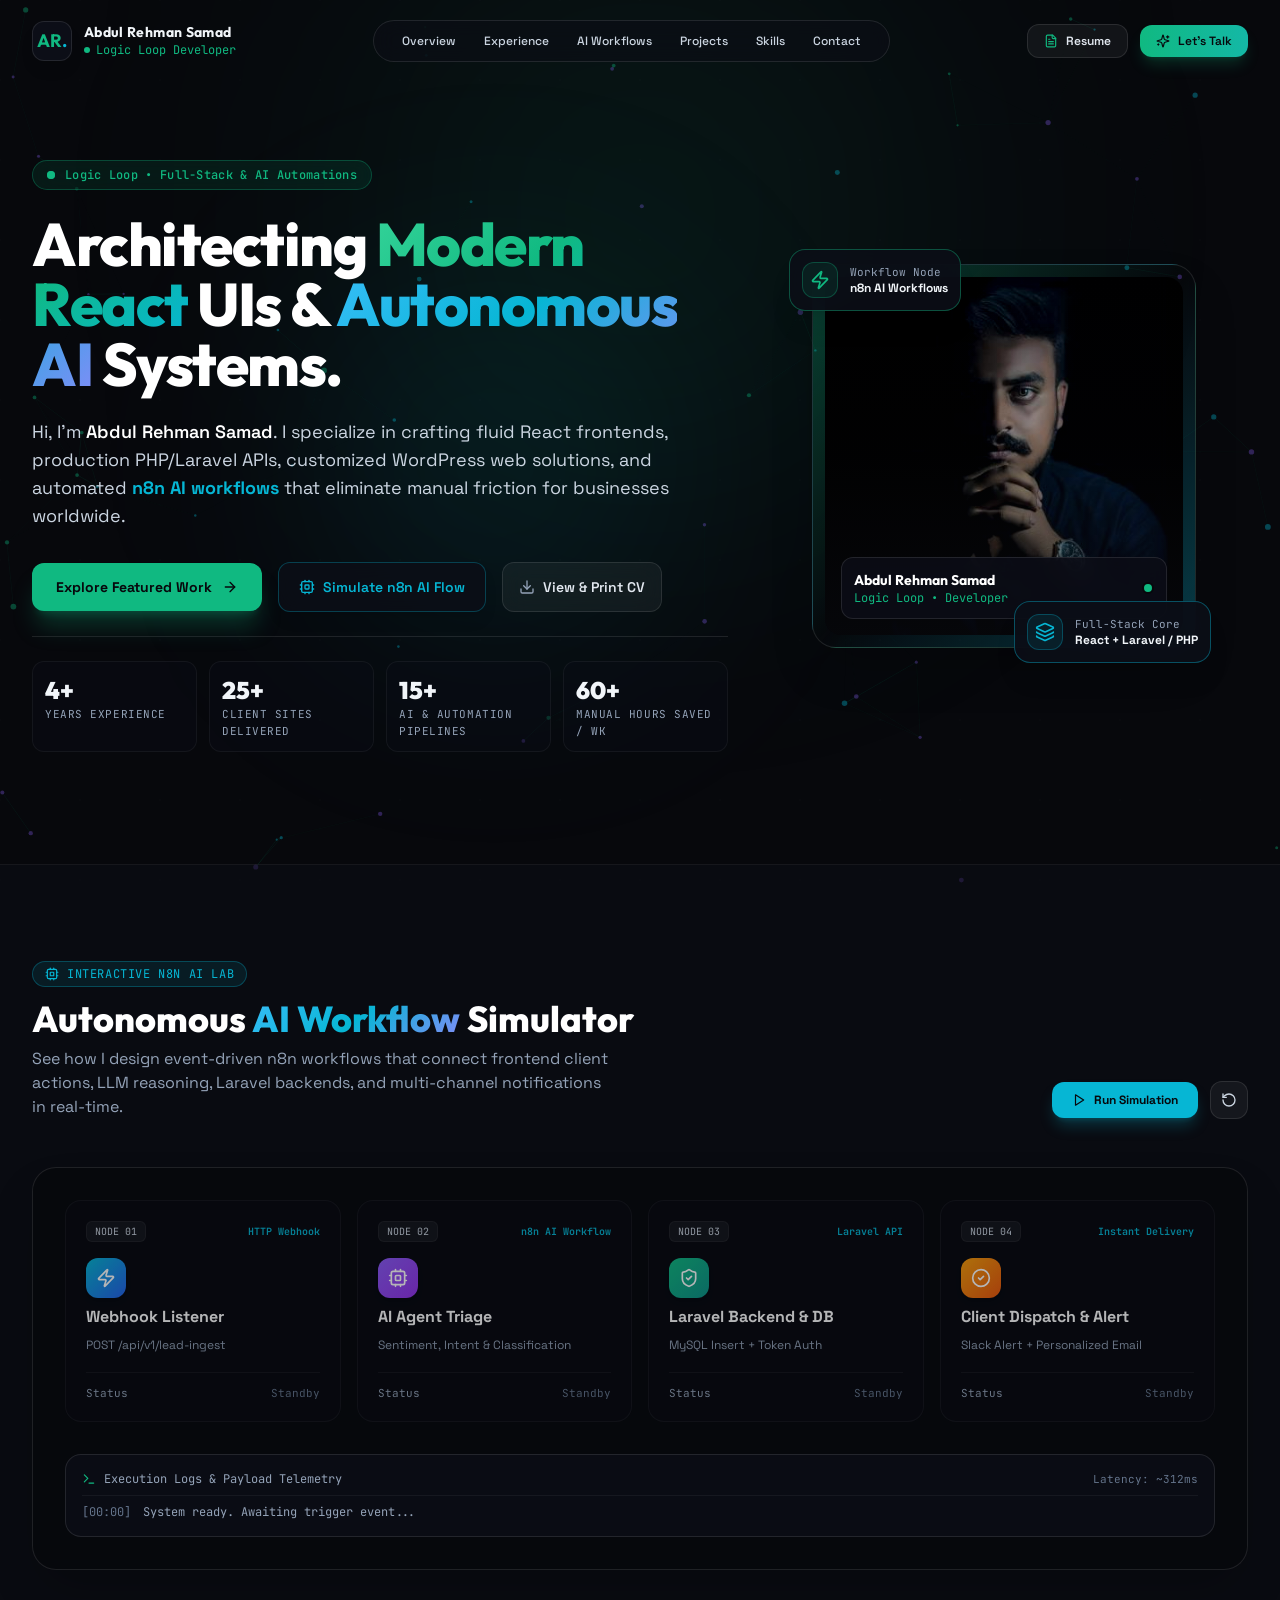
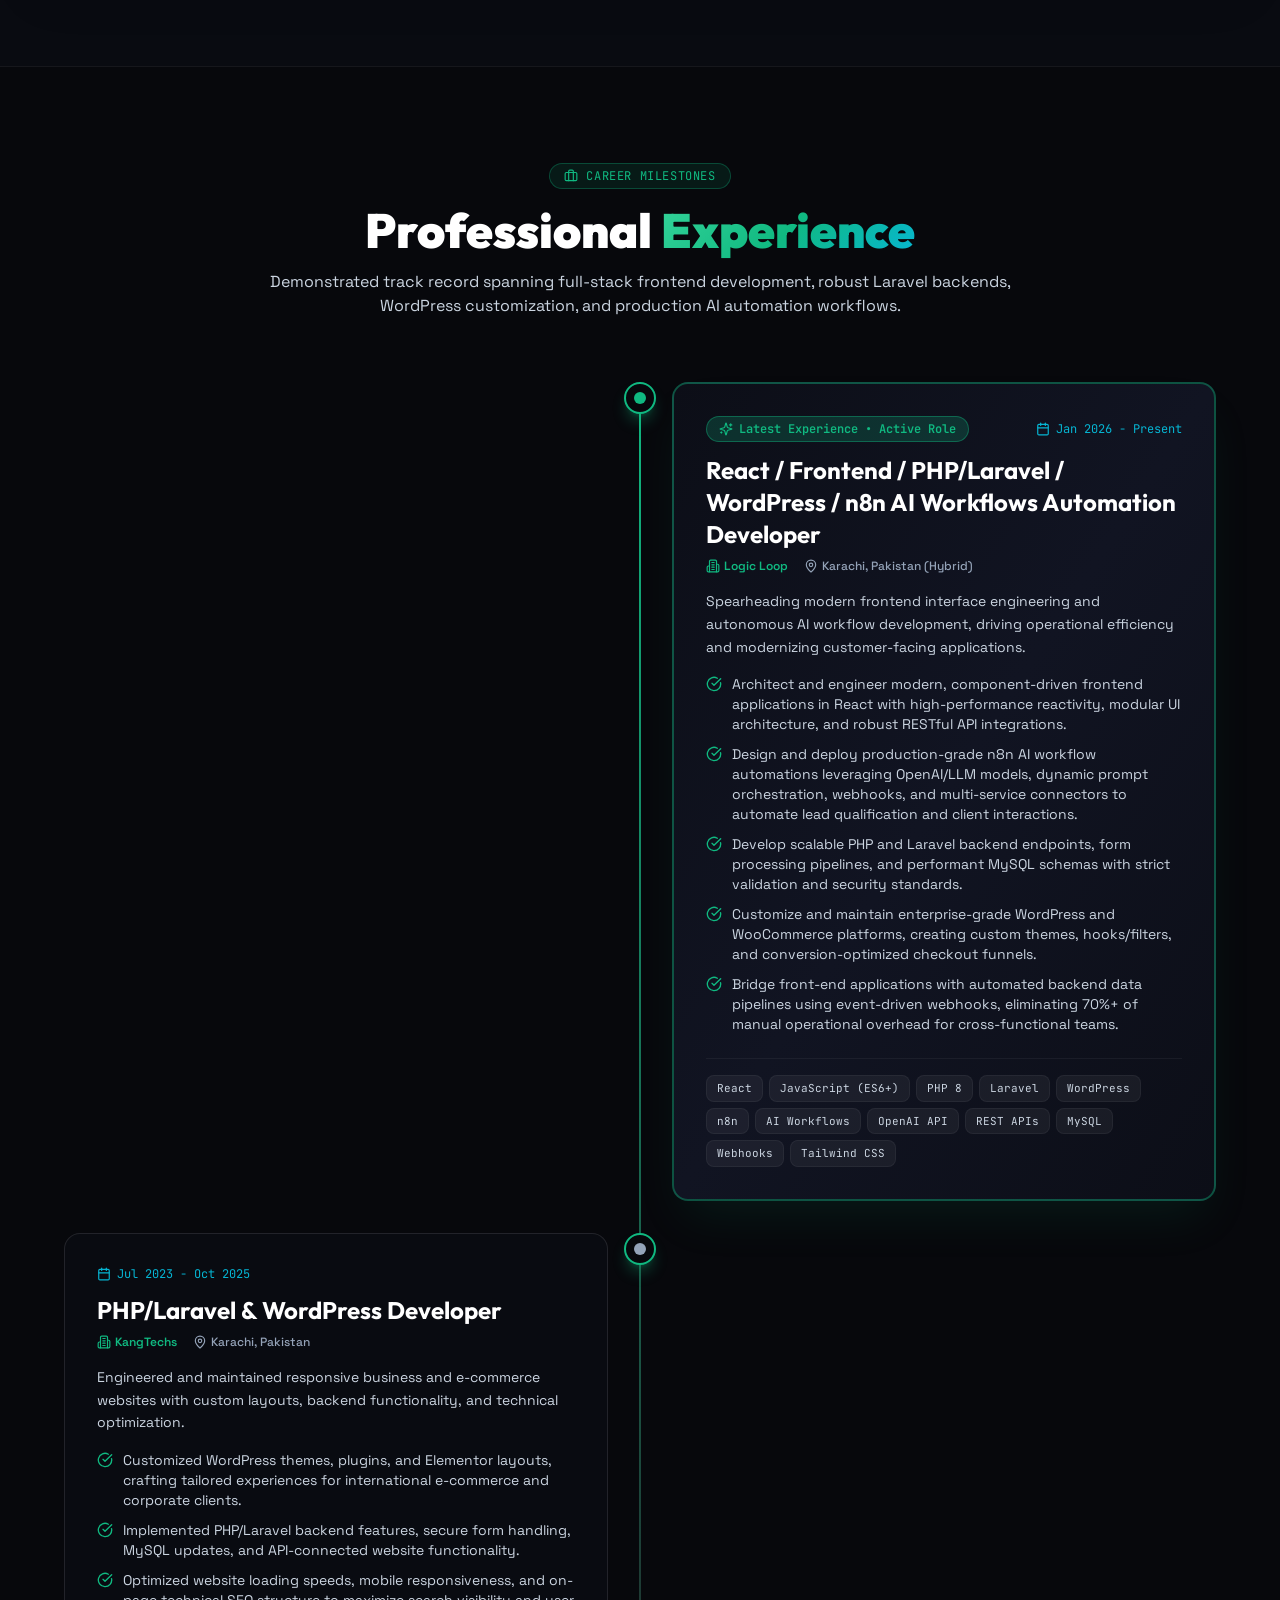
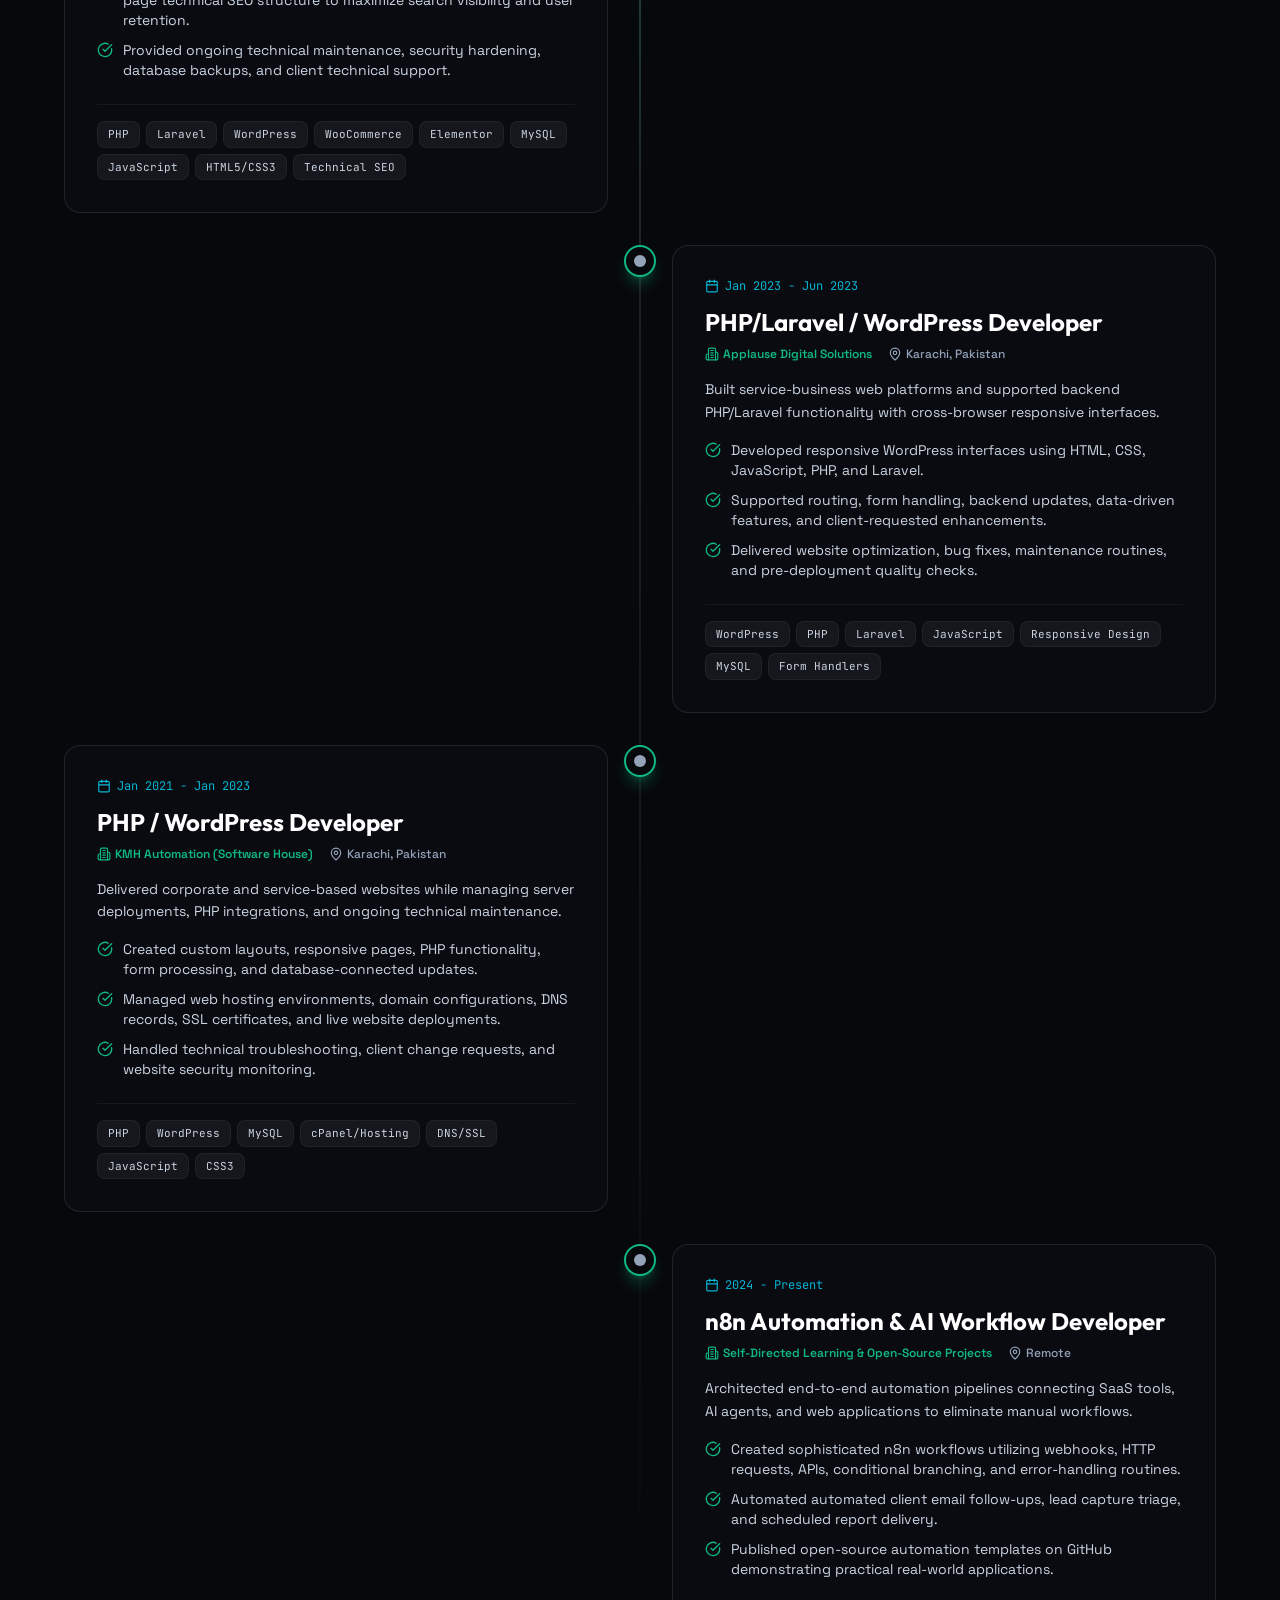
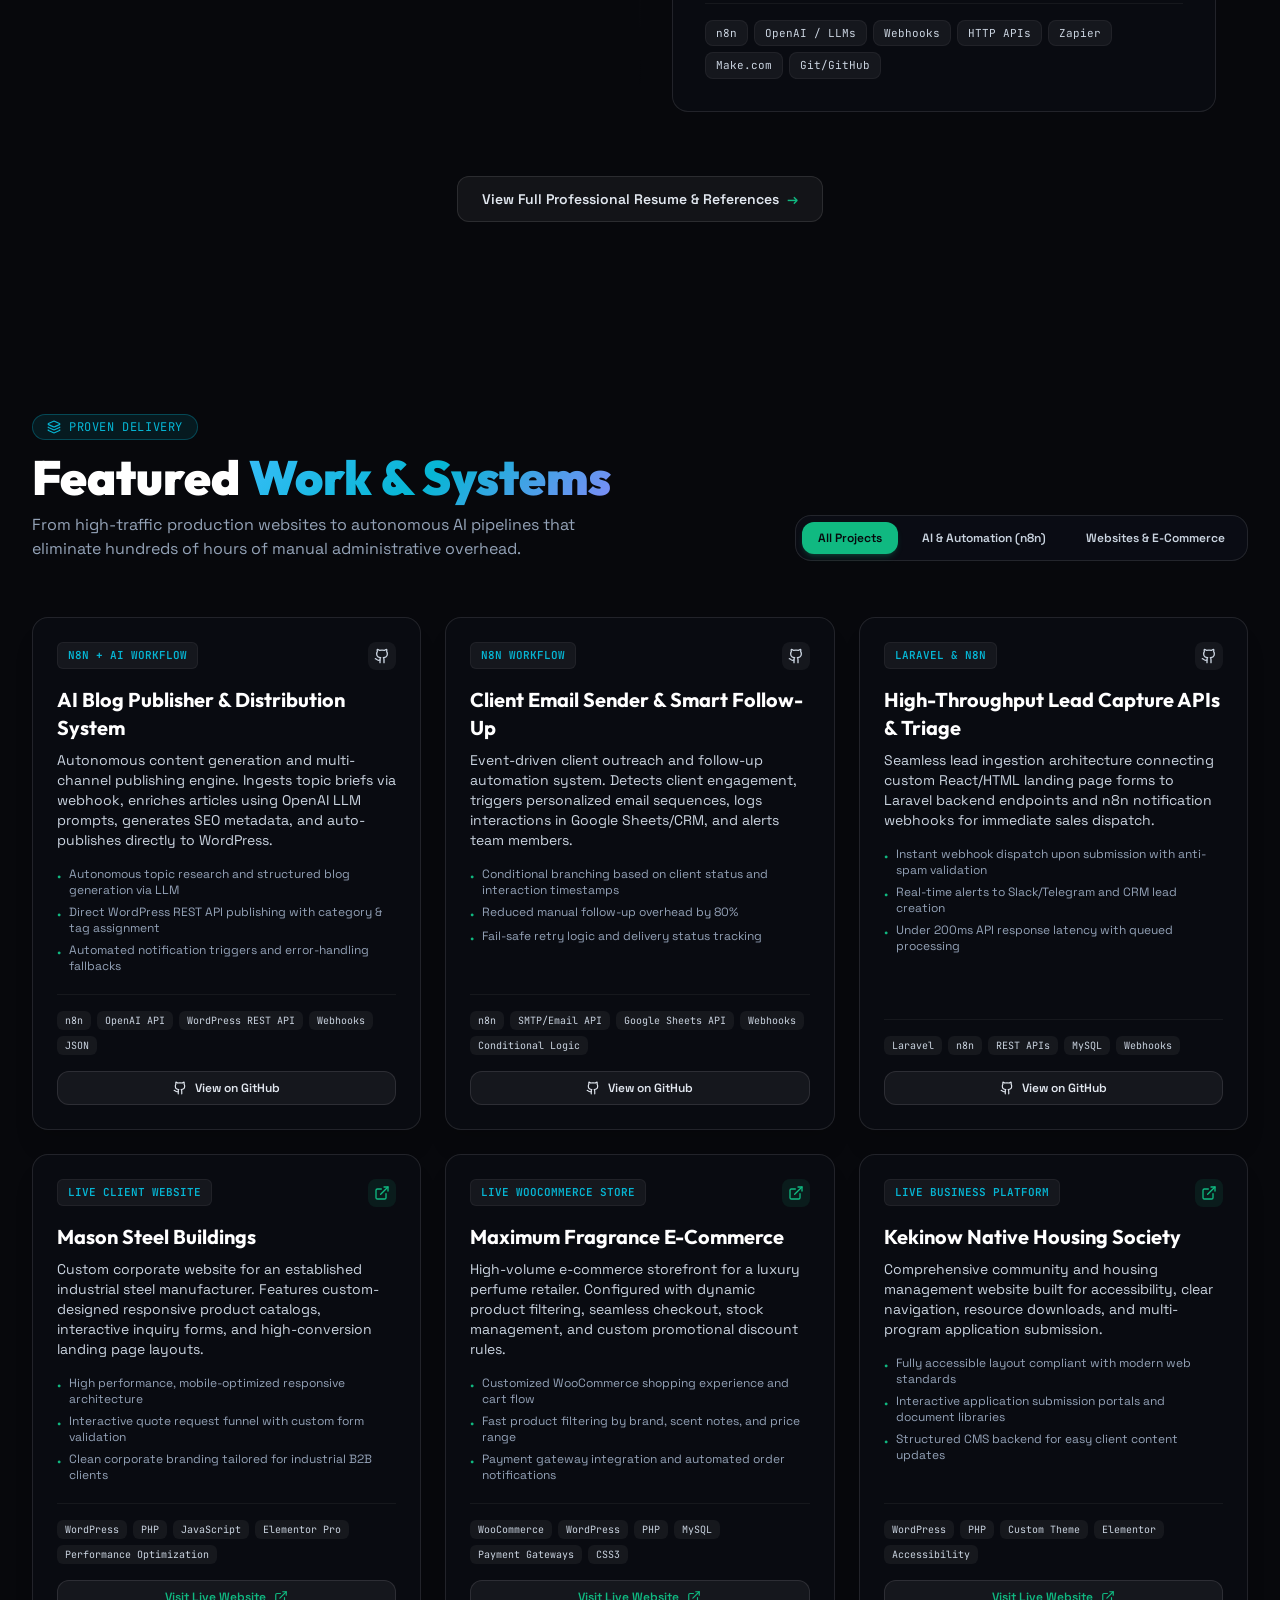
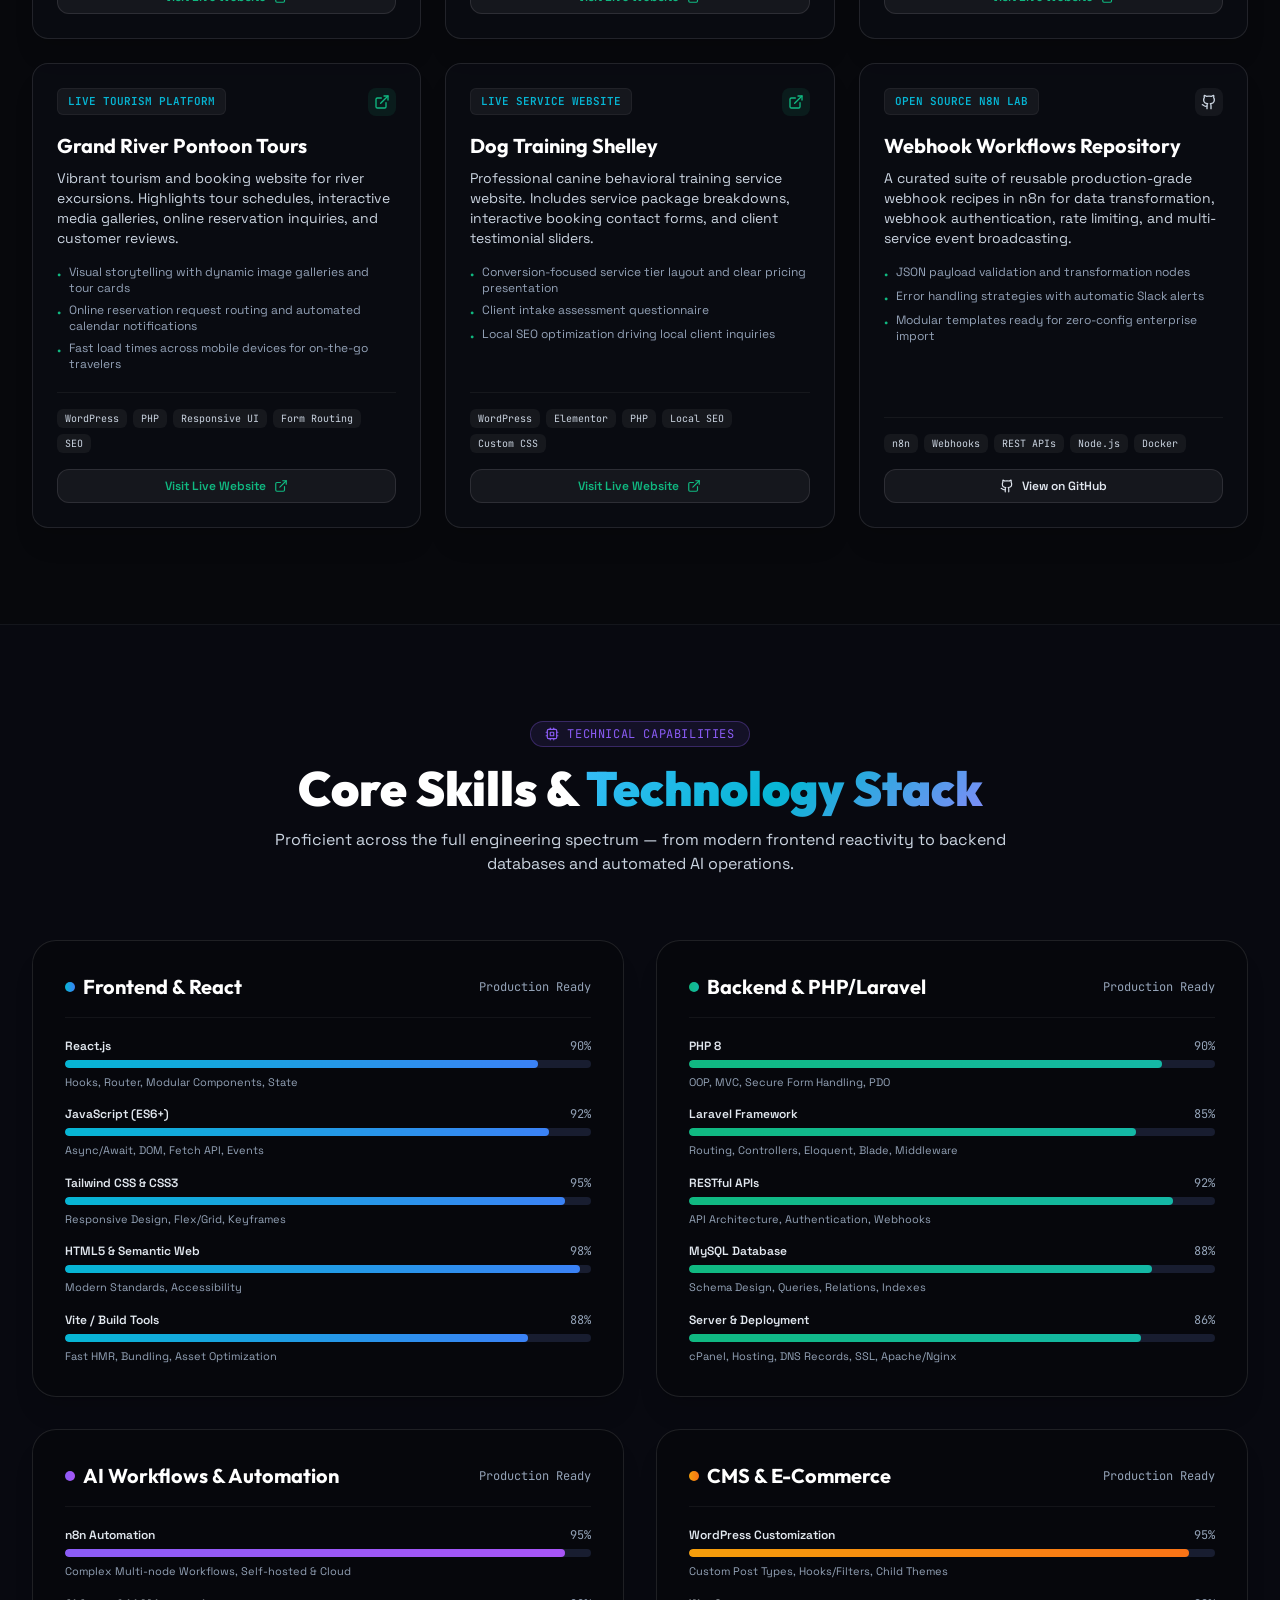
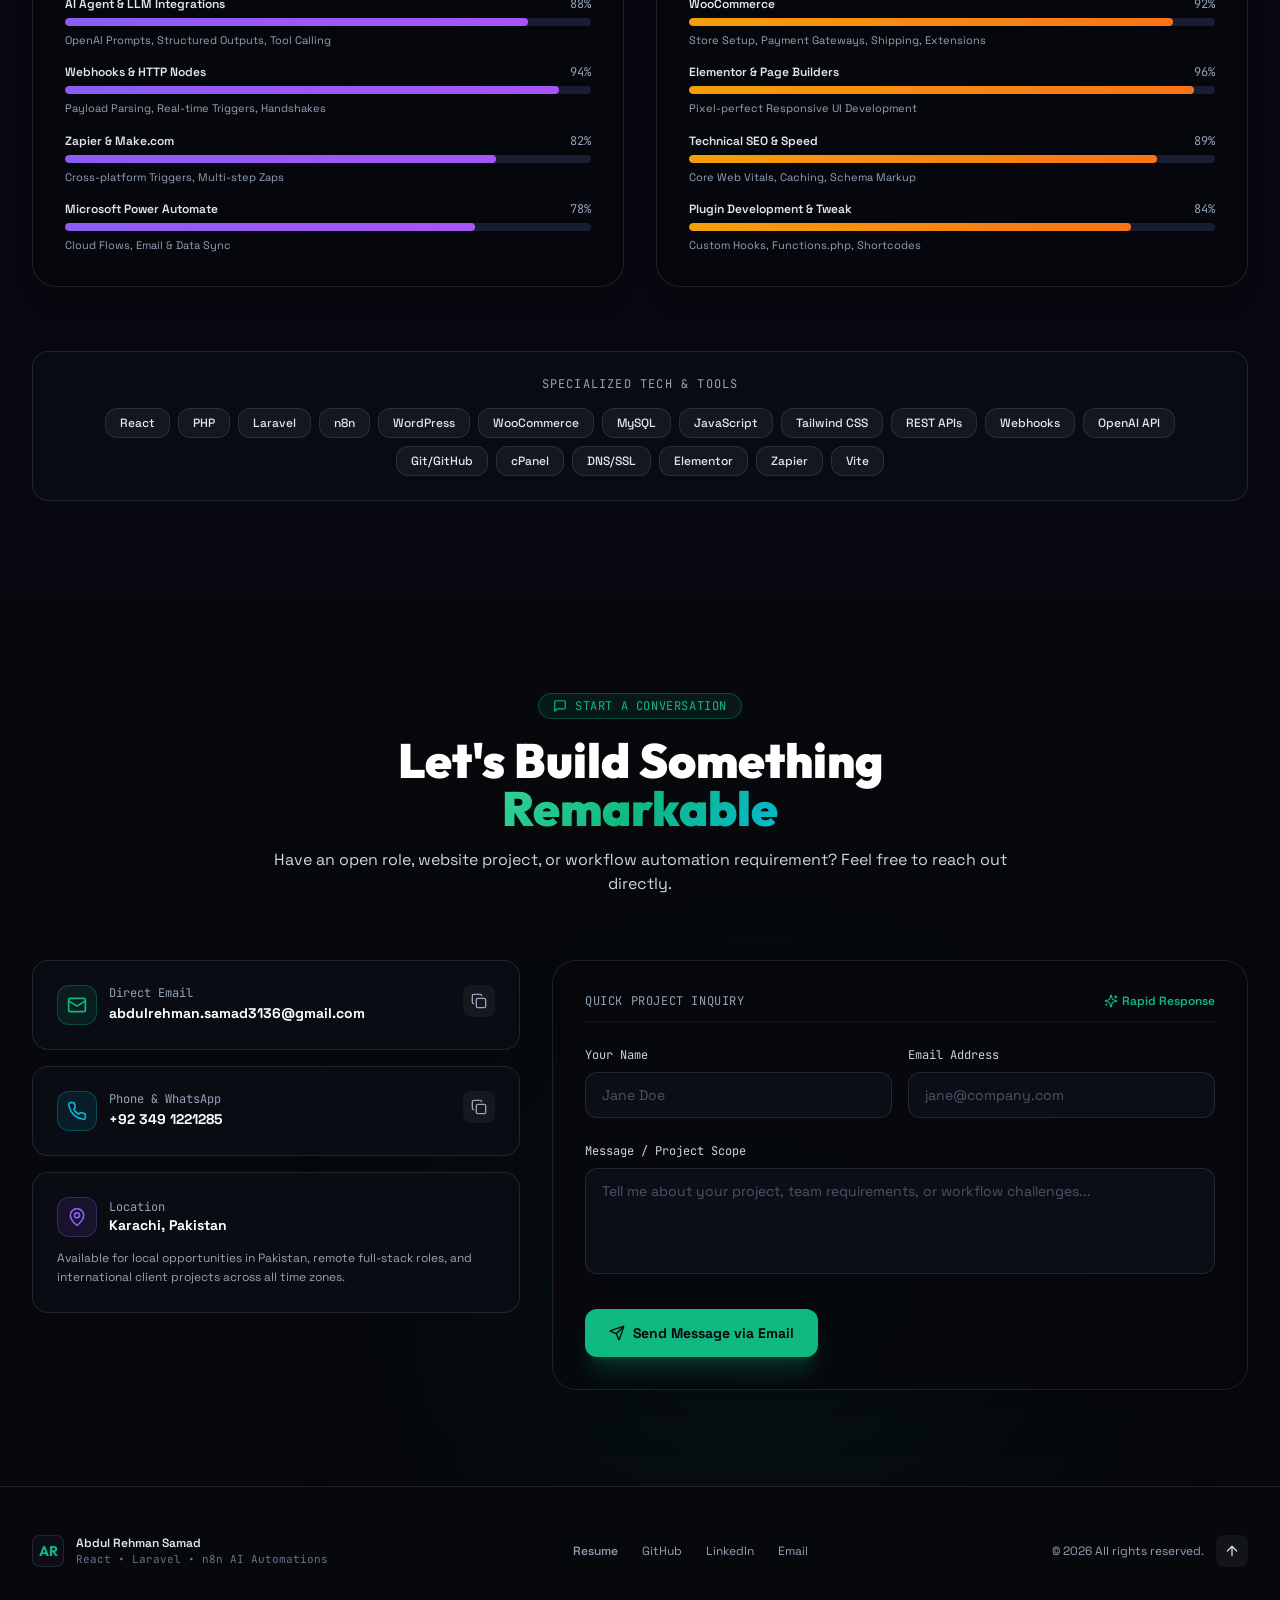
==== commit d3b2ae9b: "Replace portfolio with new React build" ====
--- a/index.html
+++ b/index.html
@@ -1,91 +1,20 @@
-<!doctype html>
-<html lang="en">
-  <head>
-    <meta charset="UTF-8" />
-    <meta name="viewport" content="width=device-width, initial-scale=1.0" />
-    <meta name="description" content="Abdul Rehman Samad - PHP/Laravel, WordPress, and n8n Workflow Automation Developer in Karachi, Pakistan." />
-    <meta name="theme-color" content="#0b0b0c" />
-    <title>Abdul Rehman Samad | PHP/Laravel, WordPress &amp; Automation</title>
-    <link rel="preconnect" href="https://fonts.googleapis.com" />
-    <link rel="preconnect" href="https://fonts.gstatic.com" crossorigin />
-    <link href="https://fonts.googleapis.com/css2?family=DM+Mono:wght@400;500&amp;family=Manrope:wght@400;500;600;700;800&amp;family=Space+Grotesk:wght@400;500;600;700&amp;display=swap" rel="stylesheet" />
-    <link rel="stylesheet" href="styles.css" />
-    <link rel="stylesheet" href="refinements.css" />
-  </head>
-  <body>
-    <canvas id="particle-canvas" aria-hidden="true"></canvas>
-    <div class="noise" aria-hidden="true"></div>
-    <div class="cursor-glow" aria-hidden="true"></div>
-    <header class="nav-wrap">
-      <a class="monogram" href="#top" aria-label="Abdul Rehman Samad home">AR<span>.</span></a>
-      <nav aria-label="Main navigation"><a href="#projects">Work</a><a href="#experience">Experience</a><a href="#contact">Contact</a></nav>
-      <a class="nav-resume magnetic" href="assets/Abdul-Rehman-Samad-Resume.pdf" download>Resume <span>+</span></a>
-    </header>
-
-    <main id="top">
-      <section class="hero section-shell">
-        <div class="hero-topline"><p><span></span> WEB DEVELOPMENT &amp; AUTOMATION</p><p>Karachi, Pakistan &middot; Available worldwide</p></div>
-        <div class="hero-name" aria-label="Abdul Rehman"><span class="hero-first">Abdul</span><span class="hero-last">Rehman</span></div>
-        <p class="hero-tagline">PHP/Laravel. WordPress. Automation.<br />Built to <em>move business forward.</em></p>
-        <div class="hero-bottom">
-          <div class="hero-intro"><strong>PHP/Laravel, WordPress &amp;<br />n8n Automation Developer</strong><p>I build high-performing websites, Laravel-powered functionality, and connected workflows for growing businesses.</p></div>
-          <div class="hero-actions"><a class="primary-btn magnetic" href="#projects"> Explore Work <b>&rarr;</b></a><a class="secondary-btn" href="#contact">Let's Talk <b>&rarr;</b></a></div>
-        </div>
-        <a class="scroll-cue" href="#philosophy"><span></span> Scroll to explore</a>
-      </section>
-
-      <section id="philosophy" class="philosophy section-shell reveal-section">
-        <div class="section-kicker"><span>01</span> The approach</div>
-        <div class="philosophy-grid"><div class="portrait-panel"><img src="assets/abdul-rehman-samad.jfif" alt="Abdul Rehman Samad" /><div class="portrait-caption"><b>Abdul Rehman Samad</b><span>Web builder. Automation thinker.</span></div></div><div class="philosophy-copy"><p class="overline">A practical approach to digital work</p><h1>I turn business <em>friction</em> into clear, capable systems.</h1><p>From the customer-facing website to the workflow behind it, each detail is built for one result: less manual work and a stronger digital presence.</p><div class="contact-strip"><a href="mailto:abdulrehman.samad3136@gmail.com">abdulrehman.samad3136@gmail.com</a><a href="tel:+923491221285">+92 349 1221285</a></div></div></div>
-      </section>
-
-      <section id="projects" class="projects section-shell reveal-section">
-        <div class="section-heading"><div><p class="overline">Featured work</p><h2>Selected <em>projects.</em></h2></div><p>Websites, backend functionality, and automation systems designed to turn business requirements into dependable digital outcomes.</p></div>
-        <div class="project-grid">
-          <article class="project-card project-automation"><div class="card-art art-flow"><span class="node n1"></span><span class="node n2"></span><span class="node n3"></span><i></i><i></i><b>n8n</b></div><div class="card-meta"><span>01 / Automation</span><a href="https://github.com/abdulrehman3136/AI-Blog-Publisher">+ AI-Blog-Publisher</a><a href="https://github.com/abdulrehman3136/Client-Email-Sender">+ Client-Email-Sender</a><a href="https://github.com/abdulrehman3136/Lead-Capture-API-s">+ Lead-Capture-API-s</a><a href="https://github.com/abdulrehman3136/Webhook-Workflows">+ Webhook-Workflows</a><a href="https://github.com/abdulrehman3136/automation-learning-lab.git">+ Automation-Learning-Lab</a></div><h3>Workflow<br />Automation</h3><p>Tool connections, notifications, data flow, and dependable business processes.</p></article>
-          <article class="project-card project-wordpress"><div class="card-art art-browser"><div><span></span><span></span><span></span></div><b>WEBSITE<br />BUILT TO<br />CONVERT</b><i></i></div>
-            
-  <div class="card-meta">
-  <span>02 / Web Development</span>
-
-  <div class="project-link-list">
-    <a href="https://masonsteelcorp.com/" target="_blank">Mason Steel Buildings +</a>
-    <a href="https://kekinow.ca/" target="_blank">Kekinow +</a>
-    <a href="https://maximumfragrance.ca/" target="_blank">Maximum Fragrance +</a>
-
-    <span class="project-link-break" aria-hidden="true"></span>
-
-    <a href="https://pontoontours.ca/" target="_blank">Grand River Pontoon Tours +</a>
-    <a href="https://dogtrainershelley.com/" target="_blank">Dog Training +</a>
-  </div>
-</div>
-<h3>WordPress<br />Websites</h3><p>Responsive business websites that strengthen a brand and drive action.</p></article>
-          <article class="project-card project-server"><div class="card-art art-server"><i></i><i></i><i></i><b>SSL<br />DNS<br />HOST</b><span>UPTIME<br />MONITORING</span></div><div class="card-meta"><span>03 / Infrastructure</span></div><h3>Server Management<br />&amp; Security</h3><p>Hosting, domain, SSL, deployment, and careful website maintenance.</p></article>
-          <article class="project-card project-commerce"><div class="card-art art-store"><b>SHOP</b><div class="bag"></div><span>FAST &middot; FOCUSED &middot; FRIENDLY</span></div><div class="card-meta"><span>04 / E-commerce</span></div><h3>WooCommerce<br />Stores</h3><p>Online stores designed for a smoother customer and admin experience.</p></article>
-          <article class="project-card project-integration"><div class="card-art art-api"><span>{</span><b>API<br />SYNC</b><span>}</span><i>WEBHOOK &middot; CRM &middot; FORMS</i></div><div class="card-meta"><span>05 / Integration</span></div><h3>API &amp; Form<br />Integrations</h3><p>Forms, sheets, CRMs, and services connected in one useful workflow.</p></article>          <article class="project-card project-laravel"><div class="card-art art-laravel"><span>&lt;/&gt;</span><b>LARAVEL<br />PHP</b><i>ROUTES &middot; LOGIC &middot; DATABASES</i></div><div class="card-meta"><span>06 / Backend Development</span></div><h3>Laravel &amp;<br />PHP Development</h3><p>Backend features, form handling, database-driven functionality, and maintainable web solutions.</p></article>
-        </div>
-        <!-- <p id="project-links" class="project-note"><b>Adding your real links:</b> open <code>index.html</code>, replace each <code>href="#project-links"</code> with your project's live URL, then save and publish.</p> -->
-      </section>
-
-      <section id="experience" class="experience section-shell reveal-section">
-        <div class="section-heading"><div><p class="overline">Experience</p><h2>Where I've<br /><em>delivered.</em></h2></div><p>Four years across WordPress, PHP/Laravel development, front-end work, hosting, and business-focused automation.</p></div>
-        <div class="experience-list">
-          <article><p>2026 - Present</p><div><span>Pakistan</span><h3>n8n Automation Workflow Developer</h3><h4>Self-learning &amp; portfolio projects</h4><p>Designing workflow automations for notifications, data handling, integrations, webhooks, API requests, conditional logic, and error handling.</p><ul><li>Automation workflows for repetitive business tasks</li><li>API, webhook, and HTTP request integrations</li><li>GitHub portfolio projects and practical prototypes</li></ul></div></article>
-          <article><p>2023 - 2025</p><div><span>Pakistan</span><h3>PHP/Laravel &amp; WordPress Developer</h3><h4>KangTechs</h4><p>Developed and maintained responsive business and e-commerce websites with custom layouts, backend enhancements, technical support, and performance-focused improvements.</p><ul><li>WordPress themes, plugins, Elementor, PHP, and Laravel feature work</li><li>Form handling, API-connected functionality, and database-driven updates</li><li>Website performance, SEO structure, maintenance, and responsive delivery</li></ul></div></article>
-          <article><p>2023</p><div><span>Pakistan</span><h3>PHP/Laravel / WordPress Developer</h3><h4>Applause Digital Solutions</h4><p>Created WordPress sites and PHP/Laravel-backed functionality for service-based businesses, alongside front-end enhancements and ongoing optimization.</p><ul><li>HTML, CSS, JavaScript, PHP, and Laravel implementation support</li><li>Forms, routing, backend updates, and data-driven website functionality</li><li>Website optimization, fixes, maintenance, and client-requested improvements</li></ul></div></article>
-          <article><p>2021 - 2023</p><div><span>Pakistan</span><h3>PHP / WordPress Developer</h3><h4>KMH Automation</h4><p>Delivered corporate and service-based websites while supporting PHP/Laravel tasks, deployment, content structure, hosting, and technical maintenance.</p><ul><li>Custom layouts, responsive design, PHP functionality, and Laravel support tasks</li><li>Form processing, database-connected features, and website updates</li><li>Hosting, SSL, domain, deployment, security, and maintenance support</li></ul></div></article>
-        </div>
-      </section>
-
-      <section class="capabilities reveal-section"><div class="section-shell"><div class="section-kicker"><span>03</span> Capabilities</div></div><div class="capability-marquee" aria-label="PHP/Laravel, WordPress, n8n, APIs, WooCommerce, Hosting"><div>PHP/Laravel <b>&bull;</b> WordPress <b>&bull;</b> n8n <b>&bull;</b> APIs <b>&bull;</b> WooCommerce <b>&bull;</b> Hosting <b>&bull;</b> PHP/Laravel <b>&bull;</b> WordPress <b>&bull;</b> n8n <b>&bull;</b> APIs <b>&bull;</b> WooCommerce <b>&bull;</b> Hosting <b>&bull;</b></div></div><div class="capability-grid section-shell"><p>From the website visitors see to the backend and workflow systems that make it work, I build practical digital tools for daily business operations.</p><ul><li>WordPress development &amp; maintenance</li><li>PHP &amp; Laravel feature development</li><li>n8n, Microsoft Power Automate, Zapier &amp; Make.com (basic)</li><li>WooCommerce business websites</li><li>Webhooks, APIs &amp; integrations</li><li>MySQL, hosting, domain &amp; SSL management</li><li>HTML, CSS &amp; JavaScript</li></ul></div></section>
-
-      <section id="contact" class="contact contact-reference section-shell reveal-section"><div class="contact-header"><p class="overline">Get in touch</p><h2>Let's create something <em>meaningful.</em></h2><p>Have a project in mind? Share your idea and let's build a website or workflow that gives your business more room to grow.</p></div><div class="contact-grid"><aside class="contact-details contact-card"><h3>Contact details</h3><div class="contact-detail"><i class="contact-icon">@</i><p><span>Email</span><a href="mailto:abdulrehman.samad3136@gmail.com">abdulrehman.samad3136@gmail.com</a></p></div><div class="contact-detail"><i class="contact-icon">+</i><p><span>Phone</span><a href="tel:+923491221285">+92 349 1221285</a></p></div><div class="contact-detail"><i class="contact-icon">&#9679;</i><p><span>Location</span>Karachi, Pakistan</p></div><div class="contact-detail"><i class="contact-icon available">&#9679;</i><p><span>Availability</span><b>Open to opportunities</b></p></div><div class="social-row"><span>Socials</span><div><a href="https://github.com/abdulrehman3136" target="_blank" rel="noreferrer" aria-label="GitHub">GH</a><a href="https://linkedin.com/in/abdul-rehman-samad-383ba8230" target="_blank" rel="noreferrer" aria-label="LinkedIn">in</a><a href="mailto:abdulrehman.samad3136@gmail.com" aria-label="Email">@</a></div></div></aside><form id="contact-form" class="contact-form-card"><label>Name<input name="name" required placeholder="Your name" /></label><label>Email<input name="email" type="email" required placeholder="your@email.com" /></label><label>Message<textarea name="message" required placeholder="Tell me about your project..."></textarea></label><button class="primary-btn magnetic" type="submit">Send Message <b>&nearr;</b></button><p class="form-status" aria-live="polite"></p></form></div></section>
-    </main>
-    <footer class="section-shell"><a class="monogram" href="#top">AR<span>.</span></a><p>&copy; <span id="year"></span> Abdul Rehman Samad. Built with purpose.</p><a href="#top">Back to top &uarr;</a></footer>
-    <script src="script.js"></script>
-  </body>
-</html>
+<!doctype html>
+<html lang="en" class="dark scroll-smooth">
+  <head>
+    <meta charset="UTF-8" />
+    <link rel="icon" type="image/svg+xml" href="./favicon.svg" />
+    <meta name="viewport" content="width=device-width, initial-scale=1.0" />
+    <meta name="description" content="Abdul Rehman Samad — React / Frontend / PHP/Laravel / WordPress / n8n AI Workflows Automation Developer. Explore featured projects, live automation workflows, and experience." />
+    <meta name="keywords" content="Abdul Rehman Samad, React Developer, Frontend Developer, Laravel Developer, PHP, WordPress, n8n, AI Workflows, Automation" />
+    <link rel="preconnect" href="https://fonts.googleapis.com">
+    <link rel="preconnect" href="https://fonts.gstatic.com" crossorigin>
+    <link href="https://fonts.googleapis.com/css2?family=JetBrains+Mono:wght@400;500;600&family=Outfit:wght@400;500;600;700;800&family=Space+Grotesk:wght@400;500;600;700&display=swap" rel="stylesheet">
+    <title>Abdul Rehman Samad | Full-Stack & AI Automation Developer</title>
+    <script type="module" crossorigin src="./assets/index-CiuMuFFE.js"></script>
+    <link rel="stylesheet" crossorigin href="./assets/index-CEwZ4eEB.css">
+  </head>
+  <body class="bg-dark-950 text-slate-100 selection:bg-brand-emerald selection:text-dark-950 min-h-screen overflow-x-hidden font-sans antialiased">
+    <div id="root"></div>
 
-
-
-
+  </body>
+</html>
--- a/assets/index-CEwZ4eEB.css
+++ b/assets/index-CEwZ4eEB.css
@@ -0,0 +1 @@
+*,:before,:after{--tw-border-spacing-x: 0;--tw-border-spacing-y: 0;--tw-translate-x: 0;--tw-translate-y: 0;--tw-rotate: 0;--tw-skew-x: 0;--tw-skew-y: 0;--tw-scale-x: 1;--tw-scale-y: 1;--tw-pan-x: ;--tw-pan-y: ;--tw-pinch-zoom: ;--tw-scroll-snap-strictness: proximity;--tw-gradient-from-position: ;--tw-gradient-via-position: ;--tw-gradient-to-position: ;--tw-ordinal: ;--tw-slashed-zero: ;--tw-numeric-figure: ;--tw-numeric-spacing: ;--tw-numeric-fraction: ;--tw-ring-inset: ;--tw-ring-offset-width: 0px;--tw-ring-offset-color: #fff;--tw-ring-color: rgb(59 130 246 / .5);--tw-ring-offset-shadow: 0 0 #0000;--tw-ring-shadow: 0 0 #0000;--tw-shadow: 0 0 #0000;--tw-shadow-colored: 0 0 #0000;--tw-blur: ;--tw-brightness: ;--tw-contrast: ;--tw-grayscale: ;--tw-hue-rotate: ;--tw-invert: ;--tw-saturate: ;--tw-sepia: ;--tw-drop-shadow: ;--tw-backdrop-blur: ;--tw-backdrop-brightness: ;--tw-backdrop-contrast: ;--tw-backdrop-grayscale: ;--tw-backdrop-hue-rotate: ;--tw-backdrop-invert: ;--tw-backdrop-opacity: ;--tw-backdrop-saturate: ;--tw-backdrop-sepia: ;--tw-contain-size: ;--tw-contain-layout: ;--tw-contain-paint: ;--tw-contain-style: }::backdrop{--tw-border-spacing-x: 0;--tw-border-spacing-y: 0;--tw-translate-x: 0;--tw-translate-y: 0;--tw-rotate: 0;--tw-skew-x: 0;--tw-skew-y: 0;--tw-scale-x: 1;--tw-scale-y: 1;--tw-pan-x: ;--tw-pan-y: ;--tw-pinch-zoom: ;--tw-scroll-snap-strictness: proximity;--tw-gradient-from-position: ;--tw-gradient-via-position: ;--tw-gradient-to-position: ;--tw-ordinal: ;--tw-slashed-zero: ;--tw-numeric-figure: ;--tw-numeric-spacing: ;--tw-numeric-fraction: ;--tw-ring-inset: ;--tw-ring-offset-width: 0px;--tw-ring-offset-color: #fff;--tw-ring-color: rgb(59 130 246 / .5);--tw-ring-offset-shadow: 0 0 #0000;--tw-ring-shadow: 0 0 #0000;--tw-shadow: 0 0 #0000;--tw-shadow-colored: 0 0 #0000;--tw-blur: ;--tw-brightness: ;--tw-contrast: ;--tw-grayscale: ;--tw-hue-rotate: ;--tw-invert: ;--tw-saturate: ;--tw-sepia: ;--tw-drop-shadow: ;--tw-backdrop-blur: ;--tw-backdrop-brightness: ;--tw-backdrop-contrast: ;--tw-backdrop-grayscale: ;--tw-backdrop-hue-rotate: ;--tw-backdrop-invert: ;--tw-backdrop-opacity: ;--tw-backdrop-saturate: ;--tw-backdrop-sepia: ;--tw-contain-size: ;--tw-contain-layout: ;--tw-contain-paint: ;--tw-contain-style: }*,:before,:after{box-sizing:border-box;border-width:0;border-style:solid;border-color:#e5e7eb}:before,:after{--tw-content: ""}html,:host{line-height:1.5;-webkit-text-size-adjust:100%;-moz-tab-size:4;-o-tab-size:4;tab-size:4;font-family:Space Grotesk,system-ui,sans-serif;font-feature-settings:normal;font-variation-settings:normal;-webkit-tap-highlight-color:transparent}body{margin:0;line-height:inherit}hr{height:0;color:inherit;border-top-width:1px}abbr:where([title]){-webkit-text-decoration:underline dotted;text-decoration:underline dotted}h1,h2,h3,h4,h5,h6{font-size:inherit;font-weight:inherit}a{color:inherit;text-decoration:inherit}b,strong{font-weight:bolder}code,kbd,samp,pre{font-family:JetBrains Mono,monospace;font-feature-settings:normal;font-variation-settings:normal;font-size:1em}small{font-size:80%}sub,sup{font-size:75%;line-height:0;position:relative;vertical-align:baseline}sub{bottom:-.25em}sup{top:-.5em}table{text-indent:0;border-color:inherit;border-collapse:collapse}button,input,optgroup,select,textarea{font-family:inherit;font-feature-settings:inherit;font-variation-settings:inherit;font-size:100%;font-weight:inherit;line-height:inherit;letter-spacing:inherit;color:inherit;margin:0;padding:0}button,select{text-transform:none}button,input:where([type=button]),input:where([type=reset]),input:where([type=submit]){-webkit-appearance:button;background-color:transparent;background-image:none}:-moz-focusring{outline:auto}:-moz-ui-invalid{box-shadow:none}progress{vertical-align:baseline}::-webkit-inner-spin-button,::-webkit-outer-spin-button{height:auto}[type=search]{-webkit-appearance:textfield;outline-offset:-2px}::-webkit-search-decoration{-webkit-appearance:none}::-webkit-file-upload-button{-webkit-appearance:button;font:inherit}summary{display:list-item}blockquote,dl,dd,h1,h2,h3,h4,h5,h6,hr,figure,p,pre{margin:0}fieldset{margin:0;padding:0}legend{padding:0}ol,ul,menu{list-style:none;margin:0;padding:0}dialog{padding:0}textarea{resize:vertical}input::-moz-placeholder,textarea::-moz-placeholder{opacity:1;color:#9ca3af}input::placeholder,textarea::placeholder{opacity:1;color:#9ca3af}button,[role=button]{cursor:pointer}:disabled{cursor:default}img,svg,video,canvas,audio,iframe,embed,object{display:block;vertical-align:middle}img,video{max-width:100%;height:auto}[hidden]:where(:not([hidden=until-found])){display:none}html{scroll-behavior:smooth}body{background-color:#07080c;color:#f1f5f9}::-webkit-scrollbar{width:8px}::-webkit-scrollbar-track{background:#0c0e17}::-webkit-scrollbar-thumb{background:#1f2538;border-radius:4px}::-webkit-scrollbar-thumb:hover{background:#10b981}.pointer-events-none{pointer-events:none}.fixed{position:fixed}.absolute{position:absolute}.relative{position:relative}.inset-0{top:0;right:0;bottom:0;left:0}.-bottom-4{bottom:-1rem}.-left-6{left:-1.5rem}.-right-4{right:-1rem}.-top-4{top:-1rem}.bottom-0{bottom:0}.bottom-4{bottom:1rem}.left-0{left:0}.left-1\/2{left:50%}.left-1\/4{left:25%}.left-4{left:1rem}.right-0{right:0}.right-1\/4{right:25%}.right-4{right:1rem}.top-0{top:0}.top-1\/3{top:33.333333%}.top-1\/4{top:25%}.z-0{z-index:0}.z-10{z-index:10}.z-20{z-index:20}.z-50{z-index:50}.mx-auto{margin-left:auto;margin-right:auto}.my-8{margin-top:2rem;margin-bottom:2rem}.mb-1{margin-bottom:.25rem}.mb-12{margin-bottom:3rem}.mb-14{margin-bottom:3.5rem}.mb-16{margin-bottom:4rem}.mb-2{margin-bottom:.5rem}.mb-3{margin-bottom:.75rem}.mb-4{margin-bottom:1rem}.mb-5{margin-bottom:1.25rem}.mb-6{margin-bottom:1.5rem}.ml-12{margin-left:3rem}.ml-2{margin-left:.5rem}.ml-4{margin-left:1rem}.mt-0\.5{margin-top:.125rem}.mt-1{margin-top:.25rem}.mt-16{margin-top:4rem}.mt-2{margin-top:.5rem}.mt-3{margin-top:.75rem}.mt-8{margin-top:2rem}.block{display:block}.flex{display:flex}.inline-flex{display:inline-flex}.grid{display:grid}.hidden{display:none}.aspect-square{aspect-ratio:1 / 1}.h-1\.5{height:.375rem}.h-10{height:2.5rem}.h-2{height:.5rem}.h-2\.5{height:.625rem}.h-3{height:.75rem}.h-3\.5{height:.875rem}.h-4{height:1rem}.h-5{height:1.25rem}.h-8{height:2rem}.h-9{height:2.25rem}.h-\[350px\]{height:350px}.h-\[400px\]{height:400px}.h-\[550px\]{height:550px}.h-full{height:100%}.max-h-36{max-height:9rem}.max-h-\[90vh\]{max-height:90vh}.min-h-screen{min-height:100vh}.w-1\.5{width:.375rem}.w-10{width:2.5rem}.w-2{width:.5rem}.w-2\.5{width:.625rem}.w-3{width:.75rem}.w-3\.5{width:.875rem}.w-4{width:1rem}.w-5{width:1.25rem}.w-72{width:18rem}.w-8{width:2rem}.w-9{width:2.25rem}.w-\[350px\]{width:350px}.w-\[400px\]{width:400px}.w-\[550px\]{width:550px}.w-full{width:100%}.max-w-2xl{max-width:42rem}.max-w-3xl{max-width:48rem}.max-w-4xl{max-width:56rem}.max-w-7xl{max-width:80rem}.max-w-xl{max-width:36rem}.shrink-0{flex-shrink:0}.-translate-x-1\/2{--tw-translate-x: -50%;transform:translate(var(--tw-translate-x),var(--tw-translate-y)) rotate(var(--tw-rotate)) skew(var(--tw-skew-x)) skewY(var(--tw-skew-y)) scaleX(var(--tw-scale-x)) scaleY(var(--tw-scale-y))}.-translate-y-1\/2{--tw-translate-y: -50%;transform:translate(var(--tw-translate-x),var(--tw-translate-y)) rotate(var(--tw-rotate)) skew(var(--tw-skew-x)) skewY(var(--tw-skew-y)) scaleX(var(--tw-scale-x)) scaleY(var(--tw-scale-y))}.scale-\[1\.02\]{--tw-scale-x: 1.02;--tw-scale-y: 1.02;transform:translate(var(--tw-translate-x),var(--tw-translate-y)) rotate(var(--tw-rotate)) skew(var(--tw-skew-x)) skewY(var(--tw-skew-y)) scaleX(var(--tw-scale-x)) scaleY(var(--tw-scale-y))}@keyframes float{0%,to{transform:translateY(0)}50%{transform:translateY(-10px)}}.animate-float{animation:float 6s ease-in-out infinite}@keyframes ping{75%,to{transform:scale(2);opacity:0}}.animate-ping{animation:ping 1s cubic-bezier(0,0,.2,1) infinite}@keyframes pulse{50%{opacity:.5}}.animate-pulse{animation:pulse 2s cubic-bezier(.4,0,.6,1) infinite}@keyframes spin{to{transform:rotate(360deg)}}.animate-spin{animation:spin 1s linear infinite}.cursor-wait{cursor:wait}.select-none{-webkit-user-select:none;-moz-user-select:none;user-select:none}.resize-none{resize:none}.resize{resize:both}.list-outside{list-style-position:outside}.list-disc{list-style-type:disc}.grid-cols-1{grid-template-columns:repeat(1,minmax(0,1fr))}.grid-cols-2{grid-template-columns:repeat(2,minmax(0,1fr))}.flex-col{flex-direction:column}.flex-wrap{flex-wrap:wrap}.items-start{align-items:flex-start}.items-center{align-items:center}.justify-center{justify-content:center}.justify-between{justify-content:space-between}.gap-1{gap:.25rem}.gap-1\.5{gap:.375rem}.gap-12{gap:3rem}.gap-2{gap:.5rem}.gap-2\.5{gap:.625rem}.gap-3{gap:.75rem}.gap-4{gap:1rem}.gap-6{gap:1.5rem}.gap-8{gap:2rem}.gap-x-4{-moz-column-gap:1rem;column-gap:1rem}.gap-y-1{row-gap:.25rem}.space-y-1>:not([hidden])~:not([hidden]){--tw-space-y-reverse: 0;margin-top:calc(.25rem * calc(1 - var(--tw-space-y-reverse)));margin-bottom:calc(.25rem * var(--tw-space-y-reverse))}.space-y-1\.5>:not([hidden])~:not([hidden]){--tw-space-y-reverse: 0;margin-top:calc(.375rem * calc(1 - var(--tw-space-y-reverse)));margin-bottom:calc(.375rem * var(--tw-space-y-reverse))}.space-y-2>:not([hidden])~:not([hidden]){--tw-space-y-reverse: 0;margin-top:calc(.5rem * calc(1 - var(--tw-space-y-reverse)));margin-bottom:calc(.5rem * var(--tw-space-y-reverse))}.space-y-2\.5>:not([hidden])~:not([hidden]){--tw-space-y-reverse: 0;margin-top:calc(.625rem * calc(1 - var(--tw-space-y-reverse)));margin-bottom:calc(.625rem * var(--tw-space-y-reverse))}.space-y-3>:not([hidden])~:not([hidden]){--tw-space-y-reverse: 0;margin-top:calc(.75rem * calc(1 - var(--tw-space-y-reverse)));margin-bottom:calc(.75rem * var(--tw-space-y-reverse))}.space-y-4>:not([hidden])~:not([hidden]){--tw-space-y-reverse: 0;margin-top:calc(1rem * calc(1 - var(--tw-space-y-reverse)));margin-bottom:calc(1rem * var(--tw-space-y-reverse))}.space-y-5>:not([hidden])~:not([hidden]){--tw-space-y-reverse: 0;margin-top:calc(1.25rem * calc(1 - var(--tw-space-y-reverse)));margin-bottom:calc(1.25rem * var(--tw-space-y-reverse))}.space-y-6>:not([hidden])~:not([hidden]){--tw-space-y-reverse: 0;margin-top:calc(1.5rem * calc(1 - var(--tw-space-y-reverse)));margin-bottom:calc(1.5rem * var(--tw-space-y-reverse))}.space-y-8>:not([hidden])~:not([hidden]){--tw-space-y-reverse: 0;margin-top:calc(2rem * calc(1 - var(--tw-space-y-reverse)));margin-bottom:calc(2rem * var(--tw-space-y-reverse))}.overflow-hidden{overflow:hidden}.overflow-y-auto{overflow-y:auto}.overflow-x-hidden{overflow-x:hidden}.scroll-smooth{scroll-behavior:smooth}.rounded{border-radius:.25rem}.rounded-2xl{border-radius:1rem}.rounded-3xl{border-radius:1.5rem}.rounded-full{border-radius:9999px}.rounded-lg{border-radius:.5rem}.rounded-md{border-radius:.375rem}.rounded-xl{border-radius:.75rem}.border{border-width:1px}.border-2{border-width:2px}.border-y{border-top-width:1px;border-bottom-width:1px}.border-b{border-bottom-width:1px}.border-l-2{border-left-width:2px}.border-t{border-top-width:1px}.border-amber-500\/50{border-color:#f59e0b80}.border-brand-cyan\/30{border-color:#06b6d44d}.border-brand-cyan\/40{border-color:#06b6d466}.border-brand-emerald{--tw-border-opacity: 1;border-color:rgb(16 185 129 / var(--tw-border-opacity, 1))}.border-brand-emerald\/30{border-color:#10b9814d}.border-brand-emerald\/40{border-color:#10b98166}.border-brand-violet\/30{border-color:#8b5cf64d}.border-cyan-500\/50{border-color:#06b6d480}.border-dark-950{--tw-border-opacity: 1;border-color:rgb(7 8 12 / var(--tw-border-opacity, 1))}.border-emerald-500\/50{border-color:#10b98180}.border-violet-500\/50{border-color:#8b5cf680}.border-white\/10{border-color:#ffffff1a}.border-white\/20{border-color:#fff3}.border-white\/5{border-color:#ffffff0d}.bg-black\/80{background-color:#000c}.bg-brand-cyan{--tw-bg-opacity: 1;background-color:rgb(6 182 212 / var(--tw-bg-opacity, 1))}.bg-brand-cyan\/10{background-color:#06b6d41a}.bg-brand-cyan\/20{background-color:#06b6d433}.bg-brand-emerald{--tw-bg-opacity: 1;background-color:rgb(16 185 129 / var(--tw-bg-opacity, 1))}.bg-brand-emerald\/10{background-color:#10b9811a}.bg-brand-emerald\/20{background-color:#10b98133}.bg-brand-violet\/10{background-color:#8b5cf61a}.bg-dark-800{--tw-bg-opacity: 1;background-color:rgb(24 29 48 / var(--tw-bg-opacity, 1))}.bg-dark-850{--tw-bg-opacity: 1;background-color:rgb(17 20 34 / var(--tw-bg-opacity, 1))}.bg-dark-900{--tw-bg-opacity: 1;background-color:rgb(12 14 23 / var(--tw-bg-opacity, 1))}.bg-dark-900\/40{background-color:#0c0e1766}.bg-dark-900\/50{background-color:#0c0e1780}.bg-dark-900\/60{background-color:#0c0e1799}.bg-dark-900\/80{background-color:#0c0e17cc}.bg-dark-900\/85{background-color:#0c0e17d9}.bg-dark-900\/90{background-color:#0c0e17e6}.bg-dark-950{--tw-bg-opacity: 1;background-color:rgb(7 8 12 / var(--tw-bg-opacity, 1))}.bg-dark-950\/80{background-color:#07080ccc}.bg-dark-950\/95{background-color:#07080cf2}.bg-slate-400{--tw-bg-opacity: 1;background-color:rgb(148 163 184 / var(--tw-bg-opacity, 1))}.bg-slate-950{--tw-bg-opacity: 1;background-color:rgb(2 6 23 / var(--tw-bg-opacity, 1))}.bg-transparent{background-color:transparent}.bg-white\/5{background-color:#ffffff0d}.bg-gradient-to-br{background-image:linear-gradient(to bottom right,var(--tw-gradient-stops))}.bg-gradient-to-r{background-image:linear-gradient(to right,var(--tw-gradient-stops))}.bg-gradient-to-t{background-image:linear-gradient(to top,var(--tw-gradient-stops))}.from-amber-500{--tw-gradient-from: #f59e0b var(--tw-gradient-from-position);--tw-gradient-to: rgb(245 158 11 / 0) var(--tw-gradient-to-position);--tw-gradient-stops: var(--tw-gradient-from), var(--tw-gradient-to)}.from-brand-emerald{--tw-gradient-from: #10b981 var(--tw-gradient-from-position);--tw-gradient-to: rgb(16 185 129 / 0) var(--tw-gradient-to-position);--tw-gradient-stops: var(--tw-gradient-from), var(--tw-gradient-to)}.from-brand-emerald\/30{--tw-gradient-from: rgb(16 185 129 / .3) var(--tw-gradient-from-position);--tw-gradient-to: rgb(16 185 129 / 0) var(--tw-gradient-to-position);--tw-gradient-stops: var(--tw-gradient-from), var(--tw-gradient-to)}.from-cyan-500{--tw-gradient-from: #06b6d4 var(--tw-gradient-from-position);--tw-gradient-to: rgb(6 182 212 / 0) var(--tw-gradient-to-position);--tw-gradient-stops: var(--tw-gradient-from), var(--tw-gradient-to)}.from-dark-900{--tw-gradient-from: #0c0e17 var(--tw-gradient-from-position);--tw-gradient-to: rgb(12 14 23 / 0) var(--tw-gradient-to-position);--tw-gradient-stops: var(--tw-gradient-from), var(--tw-gradient-to)}.from-dark-950{--tw-gradient-from: #07080c var(--tw-gradient-from-position);--tw-gradient-to: rgb(7 8 12 / 0) var(--tw-gradient-to-position);--tw-gradient-stops: var(--tw-gradient-from), var(--tw-gradient-to)}.from-emerald-500{--tw-gradient-from: #10b981 var(--tw-gradient-from-position);--tw-gradient-to: rgb(16 185 129 / 0) var(--tw-gradient-to-position);--tw-gradient-stops: var(--tw-gradient-from), var(--tw-gradient-to)}.from-violet-500{--tw-gradient-from: #8b5cf6 var(--tw-gradient-from-position);--tw-gradient-to: rgb(139 92 246 / 0) var(--tw-gradient-to-position);--tw-gradient-stops: var(--tw-gradient-from), var(--tw-gradient-to)}.via-dark-850{--tw-gradient-to: rgb(17 20 34 / 0) var(--tw-gradient-to-position);--tw-gradient-stops: var(--tw-gradient-from), #111422 var(--tw-gradient-via-position), var(--tw-gradient-to)}.via-dark-950\/20{--tw-gradient-to: rgb(7 8 12 / 0) var(--tw-gradient-to-position);--tw-gradient-stops: var(--tw-gradient-from), rgb(7 8 12 / .2) var(--tw-gradient-via-position), var(--tw-gradient-to)}.via-transparent{--tw-gradient-to: rgb(0 0 0 / 0) var(--tw-gradient-to-position);--tw-gradient-stops: var(--tw-gradient-from), transparent var(--tw-gradient-via-position), var(--tw-gradient-to)}.to-blue-500{--tw-gradient-to: #3b82f6 var(--tw-gradient-to-position)}.to-blue-600{--tw-gradient-to: #2563eb var(--tw-gradient-to-position)}.to-brand-cyan\/30{--tw-gradient-to: rgb(6 182 212 / .3) var(--tw-gradient-to-position)}.to-dark-900{--tw-gradient-to: #0c0e17 var(--tw-gradient-to-position)}.to-orange-500{--tw-gradient-to: #f97316 var(--tw-gradient-to-position)}.to-orange-600{--tw-gradient-to: #ea580c var(--tw-gradient-to-position)}.to-purple-500{--tw-gradient-to: #a855f7 var(--tw-gradient-to-position)}.to-purple-600{--tw-gradient-to: #9333ea var(--tw-gradient-to-position)}.to-teal-500{--tw-gradient-to: #14b8a6 var(--tw-gradient-to-position)}.to-teal-600{--tw-gradient-to: #0d9488 var(--tw-gradient-to-position)}.to-transparent{--tw-gradient-to: transparent var(--tw-gradient-to-position)}.object-cover{-o-object-fit:cover;object-fit:cover}.object-center{-o-object-position:center;object-position:center}.p-1\.5{padding:.375rem}.p-2{padding:.5rem}.p-2\.5{padding:.625rem}.p-3{padding:.75rem}.p-4{padding:1rem}.p-5{padding:1.25rem}.p-6{padding:1.5rem}.p-8{padding:2rem}.px-2{padding-left:.5rem;padding-right:.5rem}.px-2\.5{padding-left:.625rem;padding-right:.625rem}.px-3{padding-left:.75rem;padding-right:.75rem}.px-3\.5{padding-left:.875rem;padding-right:.875rem}.px-4{padding-left:1rem;padding-right:1rem}.px-5{padding-left:1.25rem;padding-right:1.25rem}.px-6{padding-left:1.5rem;padding-right:1.5rem}.py-0\.5{padding-top:.125rem;padding-bottom:.125rem}.py-1{padding-top:.25rem;padding-bottom:.25rem}.py-1\.5{padding-top:.375rem;padding-bottom:.375rem}.py-12{padding-top:3rem;padding-bottom:3rem}.py-2{padding-top:.5rem;padding-bottom:.5rem}.py-2\.5{padding-top:.625rem;padding-bottom:.625rem}.py-24{padding-top:6rem;padding-bottom:6rem}.py-3{padding-top:.75rem;padding-bottom:.75rem}.py-3\.5{padding-top:.875rem;padding-bottom:.875rem}.py-4{padding-top:1rem;padding-bottom:1rem}.py-5{padding-top:1.25rem;padding-bottom:1.25rem}.pb-2{padding-bottom:.5rem}.pb-20{padding-bottom:5rem}.pb-3{padding-bottom:.75rem}.pb-4{padding-bottom:1rem}.pb-6{padding-bottom:1.5rem}.pl-4{padding-left:1rem}.pr-2{padding-right:.5rem}.pt-1{padding-top:.25rem}.pt-2{padding-top:.5rem}.pt-3{padding-top:.75rem}.pt-32{padding-top:8rem}.pt-4{padding-top:1rem}.pt-6{padding-top:1.5rem}.text-center{text-align:center}.font-display{font-family:Outfit,Space Grotesk,sans-serif}.font-mono{font-family:JetBrains Mono,monospace}.font-sans{font-family:Space Grotesk,system-ui,sans-serif}.text-2xl{font-size:1.5rem;line-height:2rem}.text-3xl{font-size:1.875rem;line-height:2.25rem}.text-4xl{font-size:2.25rem;line-height:2.5rem}.text-\[10px\]{font-size:10px}.text-\[11px\]{font-size:11px}.text-base{font-size:1rem;line-height:1.5rem}.text-lg{font-size:1.125rem;line-height:1.75rem}.text-sm{font-size:.875rem;line-height:1.25rem}.text-xl{font-size:1.25rem;line-height:1.75rem}.text-xs{font-size:.75rem;line-height:1rem}.font-black{font-weight:900}.font-bold{font-weight:700}.font-extrabold{font-weight:800}.font-medium{font-weight:500}.font-semibold{font-weight:600}.uppercase{text-transform:uppercase}.leading-\[1\.1\]{line-height:1.1}.leading-relaxed{line-height:1.625}.leading-snug{line-height:1.375}.leading-tight{line-height:1.25}.tracking-tight{letter-spacing:-.025em}.tracking-wide{letter-spacing:.025em}.tracking-wider{letter-spacing:.05em}.tracking-widest{letter-spacing:.1em}.text-brand-cyan{--tw-text-opacity: 1;color:rgb(6 182 212 / var(--tw-text-opacity, 1))}.text-brand-emerald{--tw-text-opacity: 1;color:rgb(16 185 129 / var(--tw-text-opacity, 1))}.text-brand-violet{--tw-text-opacity: 1;color:rgb(139 92 246 / var(--tw-text-opacity, 1))}.text-dark-950{--tw-text-opacity: 1;color:rgb(7 8 12 / var(--tw-text-opacity, 1))}.text-slate-100{--tw-text-opacity: 1;color:rgb(241 245 249 / var(--tw-text-opacity, 1))}.text-slate-200{--tw-text-opacity: 1;color:rgb(226 232 240 / var(--tw-text-opacity, 1))}.text-slate-300{--tw-text-opacity: 1;color:rgb(203 213 225 / var(--tw-text-opacity, 1))}.text-slate-400{--tw-text-opacity: 1;color:rgb(148 163 184 / var(--tw-text-opacity, 1))}.text-slate-500{--tw-text-opacity: 1;color:rgb(100 116 139 / var(--tw-text-opacity, 1))}.text-white{--tw-text-opacity: 1;color:rgb(255 255 255 / var(--tw-text-opacity, 1))}.antialiased{-webkit-font-smoothing:antialiased;-moz-osx-font-smoothing:grayscale}.opacity-70{opacity:.7}.opacity-75{opacity:.75}.opacity-80{opacity:.8}.shadow-2xl{--tw-shadow: 0 25px 50px -12px rgb(0 0 0 / .25);--tw-shadow-colored: 0 25px 50px -12px var(--tw-shadow-color);box-shadow:var(--tw-ring-offset-shadow, 0 0 #0000),var(--tw-ring-shadow, 0 0 #0000),var(--tw-shadow)}.shadow-lg{--tw-shadow: 0 10px 15px -3px rgb(0 0 0 / .1), 0 4px 6px -4px rgb(0 0 0 / .1);--tw-shadow-colored: 0 10px 15px -3px var(--tw-shadow-color), 0 4px 6px -4px var(--tw-shadow-color);box-shadow:var(--tw-ring-offset-shadow, 0 0 #0000),var(--tw-ring-shadow, 0 0 #0000),var(--tw-shadow)}.shadow-md{--tw-shadow: 0 4px 6px -1px rgb(0 0 0 / .1), 0 2px 4px -2px rgb(0 0 0 / .1);--tw-shadow-colored: 0 4px 6px -1px var(--tw-shadow-color), 0 2px 4px -2px var(--tw-shadow-color);box-shadow:var(--tw-ring-offset-shadow, 0 0 #0000),var(--tw-ring-shadow, 0 0 #0000),var(--tw-shadow)}.shadow-xl{--tw-shadow: 0 20px 25px -5px rgb(0 0 0 / .1), 0 8px 10px -6px rgb(0 0 0 / .1);--tw-shadow-colored: 0 20px 25px -5px var(--tw-shadow-color), 0 8px 10px -6px var(--tw-shadow-color);box-shadow:var(--tw-ring-offset-shadow, 0 0 #0000),var(--tw-ring-shadow, 0 0 #0000),var(--tw-shadow)}.shadow-black\/40{--tw-shadow-color: rgb(0 0 0 / .4);--tw-shadow: var(--tw-shadow-colored)}.shadow-brand-cyan\/25{--tw-shadow-color: rgb(6 182 212 / .25);--tw-shadow: var(--tw-shadow-colored)}.shadow-brand-emerald\/10{--tw-shadow-color: rgb(16 185 129 / .1);--tw-shadow: var(--tw-shadow-colored)}.shadow-brand-emerald\/20{--tw-shadow-color: rgb(16 185 129 / .2);--tw-shadow: var(--tw-shadow-colored)}.shadow-brand-emerald\/25{--tw-shadow-color: rgb(16 185 129 / .25);--tw-shadow: var(--tw-shadow-colored)}.shadow-brand-emerald\/30{--tw-shadow-color: rgb(16 185 129 / .3);--tw-shadow: var(--tw-shadow-colored)}.ring-2{--tw-ring-offset-shadow: var(--tw-ring-inset) 0 0 0 var(--tw-ring-offset-width) var(--tw-ring-offset-color);--tw-ring-shadow: var(--tw-ring-inset) 0 0 0 calc(2px + var(--tw-ring-offset-width)) var(--tw-ring-color);box-shadow:var(--tw-ring-offset-shadow),var(--tw-ring-shadow),var(--tw-shadow, 0 0 #0000)}.ring-brand-cyan\/40{--tw-ring-color: rgb(6 182 212 / .4)}.blur-\[120px\]{--tw-blur: blur(120px);filter:var(--tw-blur) var(--tw-brightness) var(--tw-contrast) var(--tw-grayscale) var(--tw-hue-rotate) var(--tw-invert) var(--tw-saturate) var(--tw-sepia) var(--tw-drop-shadow)}.blur-\[140px\]{--tw-blur: blur(140px);filter:var(--tw-blur) var(--tw-brightness) var(--tw-contrast) var(--tw-grayscale) var(--tw-hue-rotate) var(--tw-invert) var(--tw-saturate) var(--tw-sepia) var(--tw-drop-shadow)}.contrast-\[1\.05\]{--tw-contrast: contrast(1.05);filter:var(--tw-blur) var(--tw-brightness) var(--tw-contrast) var(--tw-grayscale) var(--tw-hue-rotate) var(--tw-invert) var(--tw-saturate) var(--tw-sepia) var(--tw-drop-shadow)}.saturate-\[1\.1\]{--tw-saturate: saturate(1.1);filter:var(--tw-blur) var(--tw-brightness) var(--tw-contrast) var(--tw-grayscale) var(--tw-hue-rotate) var(--tw-invert) var(--tw-saturate) var(--tw-sepia) var(--tw-drop-shadow)}.filter{filter:var(--tw-blur) var(--tw-brightness) var(--tw-contrast) var(--tw-grayscale) var(--tw-hue-rotate) var(--tw-invert) var(--tw-saturate) var(--tw-sepia) var(--tw-drop-shadow)}.backdrop-blur-2xl{--tw-backdrop-blur: blur(40px);-webkit-backdrop-filter:var(--tw-backdrop-blur) var(--tw-backdrop-brightness) var(--tw-backdrop-contrast) var(--tw-backdrop-grayscale) var(--tw-backdrop-hue-rotate) var(--tw-backdrop-invert) var(--tw-backdrop-opacity) var(--tw-backdrop-saturate) var(--tw-backdrop-sepia);backdrop-filter:var(--tw-backdrop-blur) var(--tw-backdrop-brightness) var(--tw-backdrop-contrast) var(--tw-backdrop-grayscale) var(--tw-backdrop-hue-rotate) var(--tw-backdrop-invert) var(--tw-backdrop-opacity) var(--tw-backdrop-saturate) var(--tw-backdrop-sepia)}.backdrop-blur-md{--tw-backdrop-blur: blur(12px);-webkit-backdrop-filter:var(--tw-backdrop-blur) var(--tw-backdrop-brightness) var(--tw-backdrop-contrast) var(--tw-backdrop-grayscale) var(--tw-backdrop-hue-rotate) var(--tw-backdrop-invert) var(--tw-backdrop-opacity) var(--tw-backdrop-saturate) var(--tw-backdrop-sepia);backdrop-filter:var(--tw-backdrop-blur) var(--tw-backdrop-brightness) var(--tw-backdrop-contrast) var(--tw-backdrop-grayscale) var(--tw-backdrop-hue-rotate) var(--tw-backdrop-invert) var(--tw-backdrop-opacity) var(--tw-backdrop-saturate) var(--tw-backdrop-sepia)}.backdrop-blur-xl{--tw-backdrop-blur: blur(24px);-webkit-backdrop-filter:var(--tw-backdrop-blur) var(--tw-backdrop-brightness) var(--tw-backdrop-contrast) var(--tw-backdrop-grayscale) var(--tw-backdrop-hue-rotate) var(--tw-backdrop-invert) var(--tw-backdrop-opacity) var(--tw-backdrop-saturate) var(--tw-backdrop-sepia);backdrop-filter:var(--tw-backdrop-blur) var(--tw-backdrop-brightness) var(--tw-backdrop-contrast) var(--tw-backdrop-grayscale) var(--tw-backdrop-hue-rotate) var(--tw-backdrop-invert) var(--tw-backdrop-opacity) var(--tw-backdrop-saturate) var(--tw-backdrop-sepia)}.transition-all{transition-property:all;transition-timing-function:cubic-bezier(.4,0,.2,1);transition-duration:.15s}.transition-colors{transition-property:color,background-color,border-color,text-decoration-color,fill,stroke;transition-timing-function:cubic-bezier(.4,0,.2,1);transition-duration:.15s}.transition-transform{transition-property:transform;transition-timing-function:cubic-bezier(.4,0,.2,1);transition-duration:.15s}.duration-200{transition-duration:.2s}.duration-300{transition-duration:.3s}.duration-500{transition-duration:.5s}.duration-700{transition-duration:.7s}.text-gradient-emerald{background:linear-gradient(135deg,#34d399,#10b981,#06b6d4);-webkit-background-clip:text;-webkit-text-fill-color:transparent}.text-gradient-cyan{background:linear-gradient(135deg,#38bdf8,#06b6d4,#818cf8);-webkit-background-clip:text;-webkit-text-fill-color:transparent}@keyframes pulseBorder{0%,to{border-color:#10b9814d}50%{border-color:#06b6d499}}.pulse-border{animation:pulseBorder 3s infinite ease-in-out}.selection\:bg-brand-emerald *::-moz-selection{--tw-bg-opacity: 1;background-color:rgb(16 185 129 / var(--tw-bg-opacity, 1))}.selection\:bg-brand-emerald *::selection{--tw-bg-opacity: 1;background-color:rgb(16 185 129 / var(--tw-bg-opacity, 1))}.selection\:text-dark-950 *::-moz-selection{--tw-text-opacity: 1;color:rgb(7 8 12 / var(--tw-text-opacity, 1))}.selection\:text-dark-950 *::selection{--tw-text-opacity: 1;color:rgb(7 8 12 / var(--tw-text-opacity, 1))}.selection\:bg-brand-emerald::-moz-selection{--tw-bg-opacity: 1;background-color:rgb(16 185 129 / var(--tw-bg-opacity, 1))}.selection\:bg-brand-emerald::selection{--tw-bg-opacity: 1;background-color:rgb(16 185 129 / var(--tw-bg-opacity, 1))}.selection\:text-dark-950::-moz-selection{--tw-text-opacity: 1;color:rgb(7 8 12 / var(--tw-text-opacity, 1))}.selection\:text-dark-950::selection{--tw-text-opacity: 1;color:rgb(7 8 12 / var(--tw-text-opacity, 1))}.placeholder\:text-slate-600::-moz-placeholder{--tw-text-opacity: 1;color:rgb(71 85 105 / var(--tw-text-opacity, 1))}.placeholder\:text-slate-600::placeholder{--tw-text-opacity: 1;color:rgb(71 85 105 / var(--tw-text-opacity, 1))}.before\:absolute:before{content:var(--tw-content);position:absolute}.before\:inset-0:before{content:var(--tw-content);top:0;right:0;bottom:0;left:0}.before\:left-4:before{content:var(--tw-content);left:1rem}.before\:w-0\.5:before{content:var(--tw-content);width:.125rem}.before\:bg-gradient-to-b:before{content:var(--tw-content);background-image:linear-gradient(to bottom,var(--tw-gradient-stops))}.before\:from-brand-emerald:before{content:var(--tw-content);--tw-gradient-from: #10b981 var(--tw-gradient-from-position);--tw-gradient-to: rgb(16 185 129 / 0) var(--tw-gradient-to-position);--tw-gradient-stops: var(--tw-gradient-from), var(--tw-gradient-to)}.before\:via-white\/10:before{content:var(--tw-content);--tw-gradient-to: rgb(255 255 255 / 0) var(--tw-gradient-to-position);--tw-gradient-stops: var(--tw-gradient-from), rgb(255 255 255 / .1) var(--tw-gradient-via-position), var(--tw-gradient-to)}.before\:to-transparent:before{content:var(--tw-content);--tw-gradient-to: transparent var(--tw-gradient-to-position)}.hover\:-translate-y-0\.5:hover{--tw-translate-y: -.125rem;transform:translate(var(--tw-translate-x),var(--tw-translate-y)) rotate(var(--tw-rotate)) skew(var(--tw-skew-x)) skewY(var(--tw-skew-y)) scaleX(var(--tw-scale-x)) scaleY(var(--tw-scale-y))}.hover\:-translate-y-1:hover{--tw-translate-y: -.25rem;transform:translate(var(--tw-translate-x),var(--tw-translate-y)) rotate(var(--tw-rotate)) skew(var(--tw-skew-x)) skewY(var(--tw-skew-y)) scaleX(var(--tw-scale-x)) scaleY(var(--tw-scale-y))}.hover\:scale-105:hover{--tw-scale-x: 1.05;--tw-scale-y: 1.05;transform:translate(var(--tw-translate-x),var(--tw-translate-y)) rotate(var(--tw-rotate)) skew(var(--tw-skew-x)) skewY(var(--tw-skew-y)) scaleX(var(--tw-scale-x)) scaleY(var(--tw-scale-y))}.hover\:border-brand-cyan\/40:hover{border-color:#06b6d466}.hover\:border-brand-cyan\/60:hover{border-color:#06b6d499}.hover\:border-brand-emerald\/30:hover{border-color:#10b9814d}.hover\:border-brand-emerald\/40:hover{border-color:#10b98166}.hover\:border-brand-emerald\/50:hover{border-color:#10b98180}.hover\:border-white\/20:hover{border-color:#fff3}.hover\:bg-brand-cyan\/90:hover{background-color:#06b6d4e6}.hover\:bg-brand-emerald\/10:hover{background-color:#10b9811a}.hover\:bg-brand-emerald\/20:hover{background-color:#10b98133}.hover\:bg-brand-emerald\/90:hover{background-color:#10b981e6}.hover\:bg-dark-800:hover{--tw-bg-opacity: 1;background-color:rgb(24 29 48 / var(--tw-bg-opacity, 1))}.hover\:bg-dark-900:hover{--tw-bg-opacity: 1;background-color:rgb(12 14 23 / var(--tw-bg-opacity, 1))}.hover\:bg-white\/10:hover{background-color:#ffffff1a}.hover\:bg-white\/15:hover{background-color:#ffffff26}.hover\:bg-white\/5:hover{background-color:#ffffff0d}.hover\:from-brand-emerald\/90:hover{--tw-gradient-from: rgb(16 185 129 / .9) var(--tw-gradient-from-position);--tw-gradient-to: rgb(16 185 129 / 0) var(--tw-gradient-to-position);--tw-gradient-stops: var(--tw-gradient-from), var(--tw-gradient-to)}.hover\:to-teal-400:hover{--tw-gradient-to: #2dd4bf var(--tw-gradient-to-position)}.hover\:text-brand-cyan:hover{--tw-text-opacity: 1;color:rgb(6 182 212 / var(--tw-text-opacity, 1))}.hover\:text-brand-emerald:hover{--tw-text-opacity: 1;color:rgb(16 185 129 / var(--tw-text-opacity, 1))}.hover\:text-white:hover{--tw-text-opacity: 1;color:rgb(255 255 255 / var(--tw-text-opacity, 1))}.hover\:shadow-2xl:hover{--tw-shadow: 0 25px 50px -12px rgb(0 0 0 / .25);--tw-shadow-colored: 0 25px 50px -12px var(--tw-shadow-color);box-shadow:var(--tw-ring-offset-shadow, 0 0 #0000),var(--tw-ring-shadow, 0 0 #0000),var(--tw-shadow)}.hover\:shadow-brand-emerald\/40:hover{--tw-shadow-color: rgb(16 185 129 / .4);--tw-shadow: var(--tw-shadow-colored)}.hover\:shadow-brand-emerald\/5:hover{--tw-shadow-color: rgb(16 185 129 / .05);--tw-shadow: var(--tw-shadow-colored)}.focus\:border-brand-emerald:focus{--tw-border-opacity: 1;border-color:rgb(16 185 129 / var(--tw-border-opacity, 1))}.focus\:outline-none:focus{outline:2px solid transparent;outline-offset:2px}.group:hover .group-hover\:translate-x-1{--tw-translate-x: .25rem;transform:translate(var(--tw-translate-x),var(--tw-translate-y)) rotate(var(--tw-rotate)) skew(var(--tw-skew-x)) skewY(var(--tw-skew-y)) scaleX(var(--tw-scale-x)) scaleY(var(--tw-scale-y))}.group:hover .group-hover\:scale-105{--tw-scale-x: 1.05;--tw-scale-y: 1.05;transform:translate(var(--tw-translate-x),var(--tw-translate-y)) rotate(var(--tw-rotate)) skew(var(--tw-skew-x)) skewY(var(--tw-skew-y)) scaleX(var(--tw-scale-x)) scaleY(var(--tw-scale-y))}.group:hover .group-hover\:scale-110{--tw-scale-x: 1.1;--tw-scale-y: 1.1;transform:translate(var(--tw-translate-x),var(--tw-translate-y)) rotate(var(--tw-rotate)) skew(var(--tw-skew-x)) skewY(var(--tw-skew-y)) scaleX(var(--tw-scale-x)) scaleY(var(--tw-scale-y))}.group:hover .group-hover\:border-brand-emerald\/50{border-color:#10b98180}.group:hover .group-hover\:text-brand-emerald{--tw-text-opacity: 1;color:rgb(16 185 129 / var(--tw-text-opacity, 1))}@media (min-width: 640px){.sm\:block{display:block}.sm\:flex{display:flex}.sm\:hidden{display:none}.sm\:w-80{width:20rem}.sm\:grid-cols-2{grid-template-columns:repeat(2,minmax(0,1fr))}.sm\:grid-cols-3{grid-template-columns:repeat(3,minmax(0,1fr))}.sm\:grid-cols-4{grid-template-columns:repeat(4,minmax(0,1fr))}.sm\:flex-row{flex-direction:row}.sm\:items-center{align-items:center}.sm\:p-10{padding:2.5rem}.sm\:p-6{padding:1.5rem}.sm\:p-8{padding:2rem}.sm\:px-6{padding-left:1.5rem;padding-right:1.5rem}.sm\:text-2xl{font-size:1.5rem;line-height:2rem}.sm\:text-4xl{font-size:2.25rem;line-height:2.5rem}.sm\:text-5xl{font-size:3rem;line-height:1}.sm\:text-base{font-size:1rem;line-height:1.5rem}.sm\:text-lg{font-size:1.125rem;line-height:1.75rem}.sm\:text-sm{font-size:.875rem;line-height:1.25rem}}@media (min-width: 768px){.md\:left-1\/2{left:50%}.md\:ml-0{margin-left:0}.md\:flex{display:flex}.md\:w-1\/2{width:50%}.md\:w-96{width:24rem}.md\:grid-cols-2{grid-template-columns:repeat(2,minmax(0,1fr))}.md\:grid-cols-4{grid-template-columns:repeat(4,minmax(0,1fr))}.md\:flex-row{flex-direction:row}.md\:flex-row-reverse{flex-direction:row-reverse}.md\:items-end{align-items:flex-end}.md\:p-8{padding:2rem}.md\:px-8{padding-left:2rem;padding-right:2rem}.md\:pb-28{padding-bottom:7rem}.md\:pt-40{padding-top:10rem}.md\:text-5xl{font-size:3rem;line-height:1}.md\:text-6xl{font-size:3.75rem;line-height:1}.md\:before\:left-1\/2:before{content:var(--tw-content);left:50%}.md\:before\:-translate-x-1\/2:before{content:var(--tw-content);--tw-translate-x: -50%;transform:translate(var(--tw-translate-x),var(--tw-translate-y)) rotate(var(--tw-rotate)) skew(var(--tw-skew-x)) skewY(var(--tw-skew-y)) scaleX(var(--tw-scale-x)) scaleY(var(--tw-scale-y))}}@media (min-width: 1024px){.lg\:col-span-5{grid-column:span 5 / span 5}.lg\:col-span-7{grid-column:span 7 / span 7}.lg\:mx-0{margin-left:0;margin-right:0}.lg\:grid-cols-12{grid-template-columns:repeat(12,minmax(0,1fr))}.lg\:grid-cols-3{grid-template-columns:repeat(3,minmax(0,1fr))}.lg\:justify-start{justify-content:flex-start}.lg\:gap-8{gap:2rem}.lg\:px-8{padding-left:2rem;padding-right:2rem}.lg\:text-left{text-align:left}}@media print{.print\:hidden{display:none}.print\:bg-white{--tw-bg-opacity: 1;background-color:rgb(255 255 255 / var(--tw-bg-opacity, 1))}.print\:p-0{padding:0}.print\:text-black{--tw-text-opacity: 1;color:rgb(0 0 0 / var(--tw-text-opacity, 1))}}
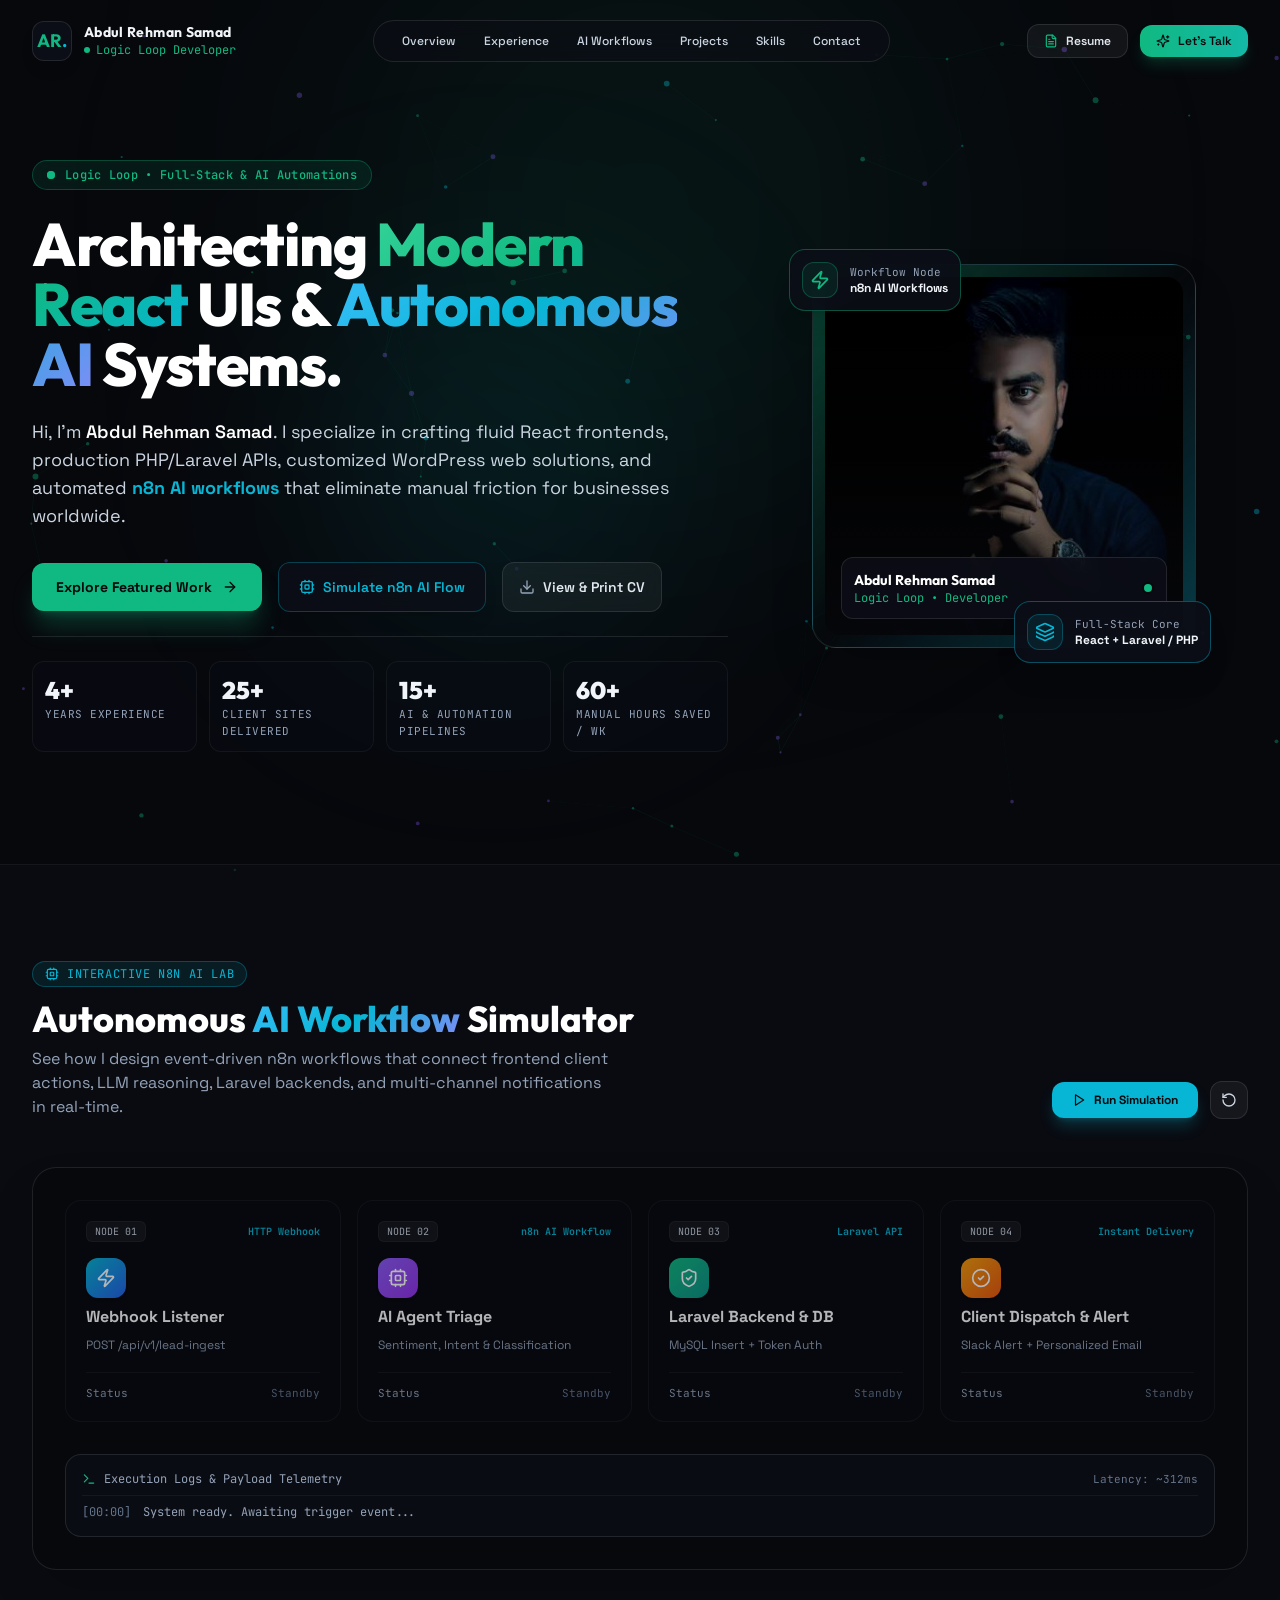
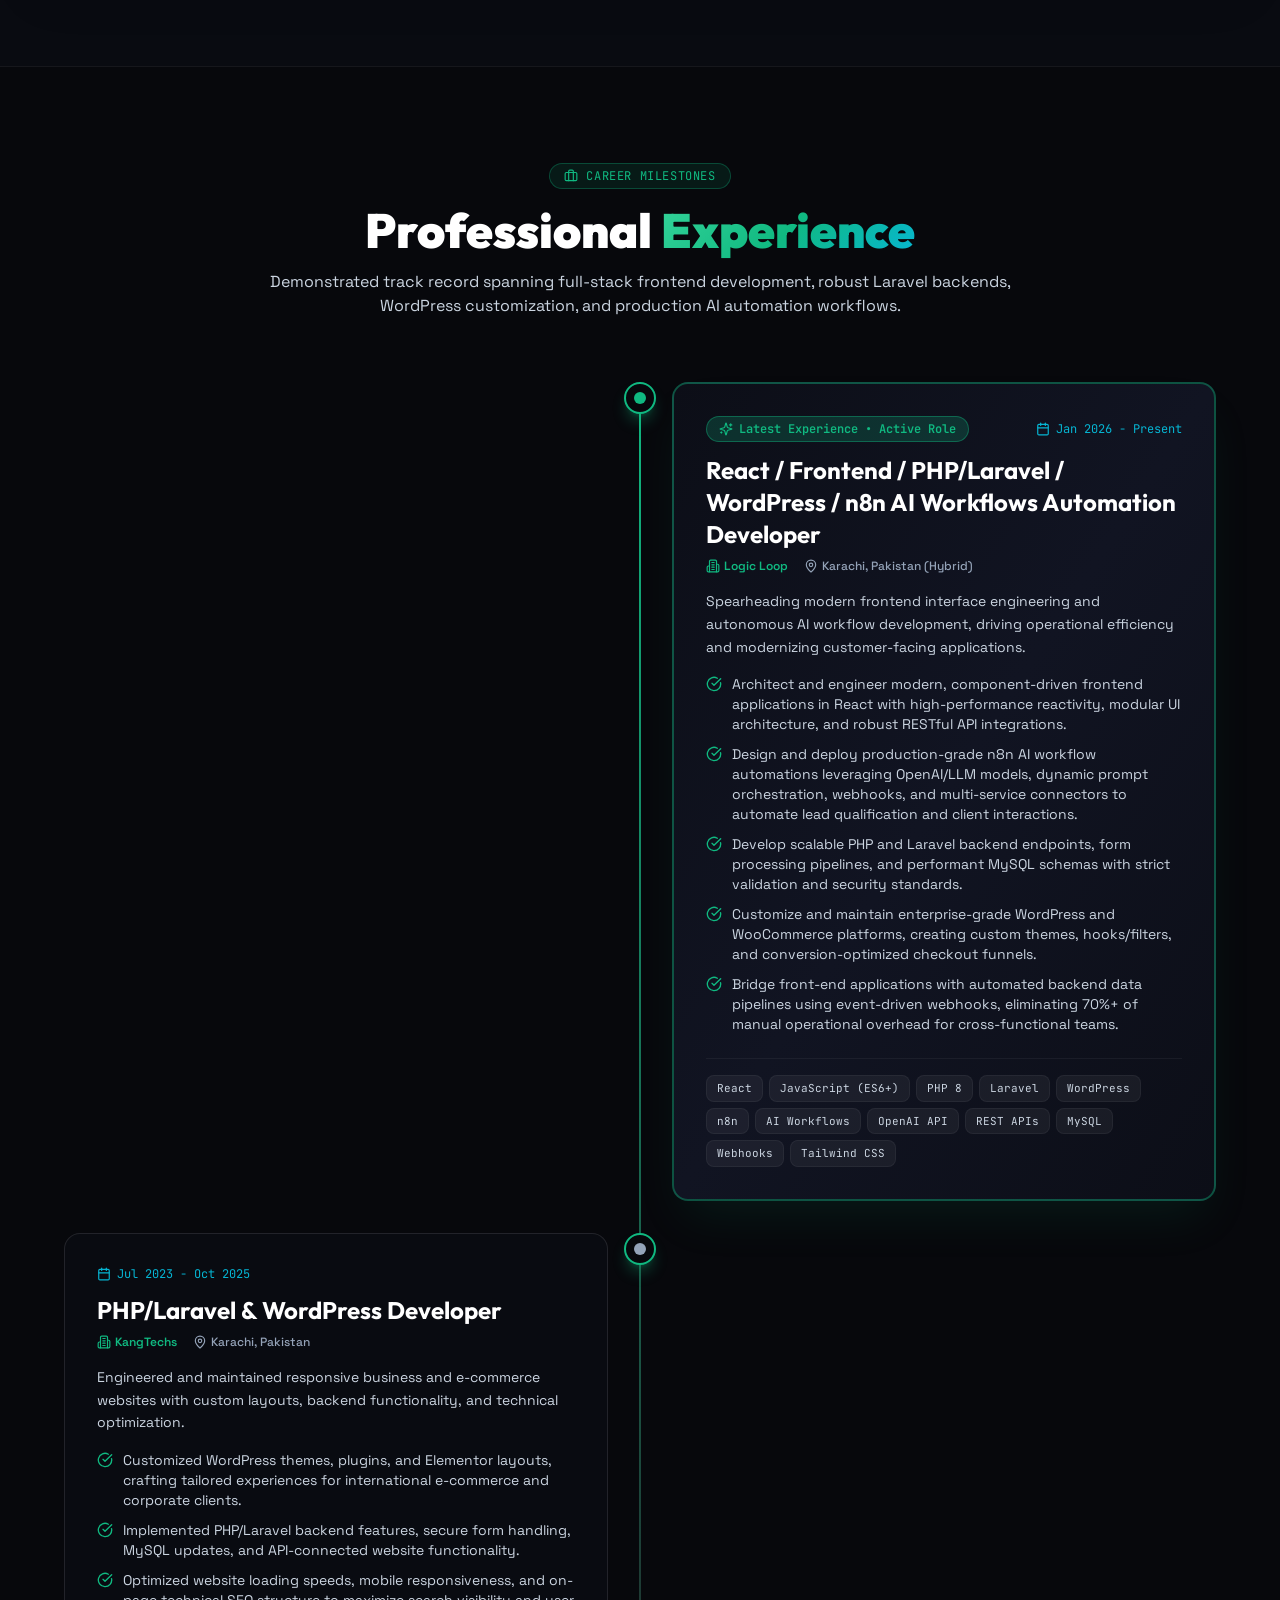
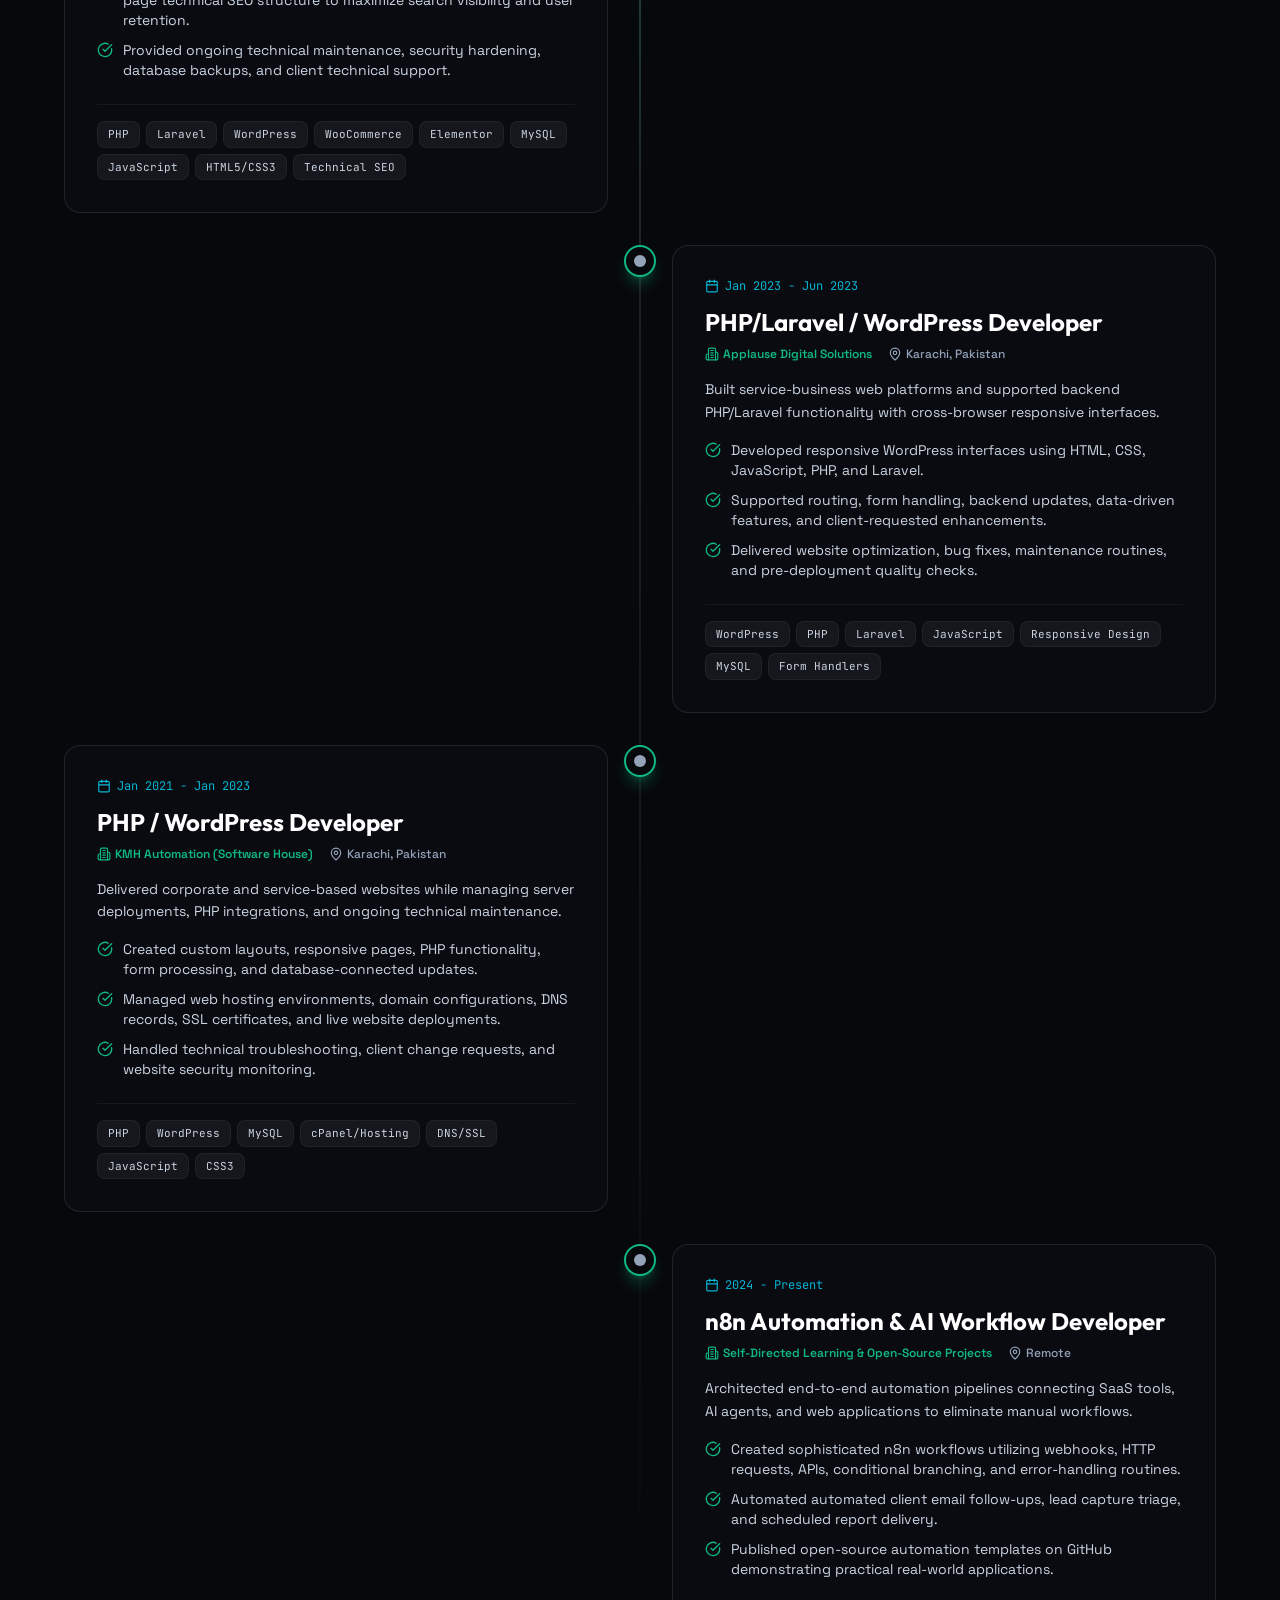
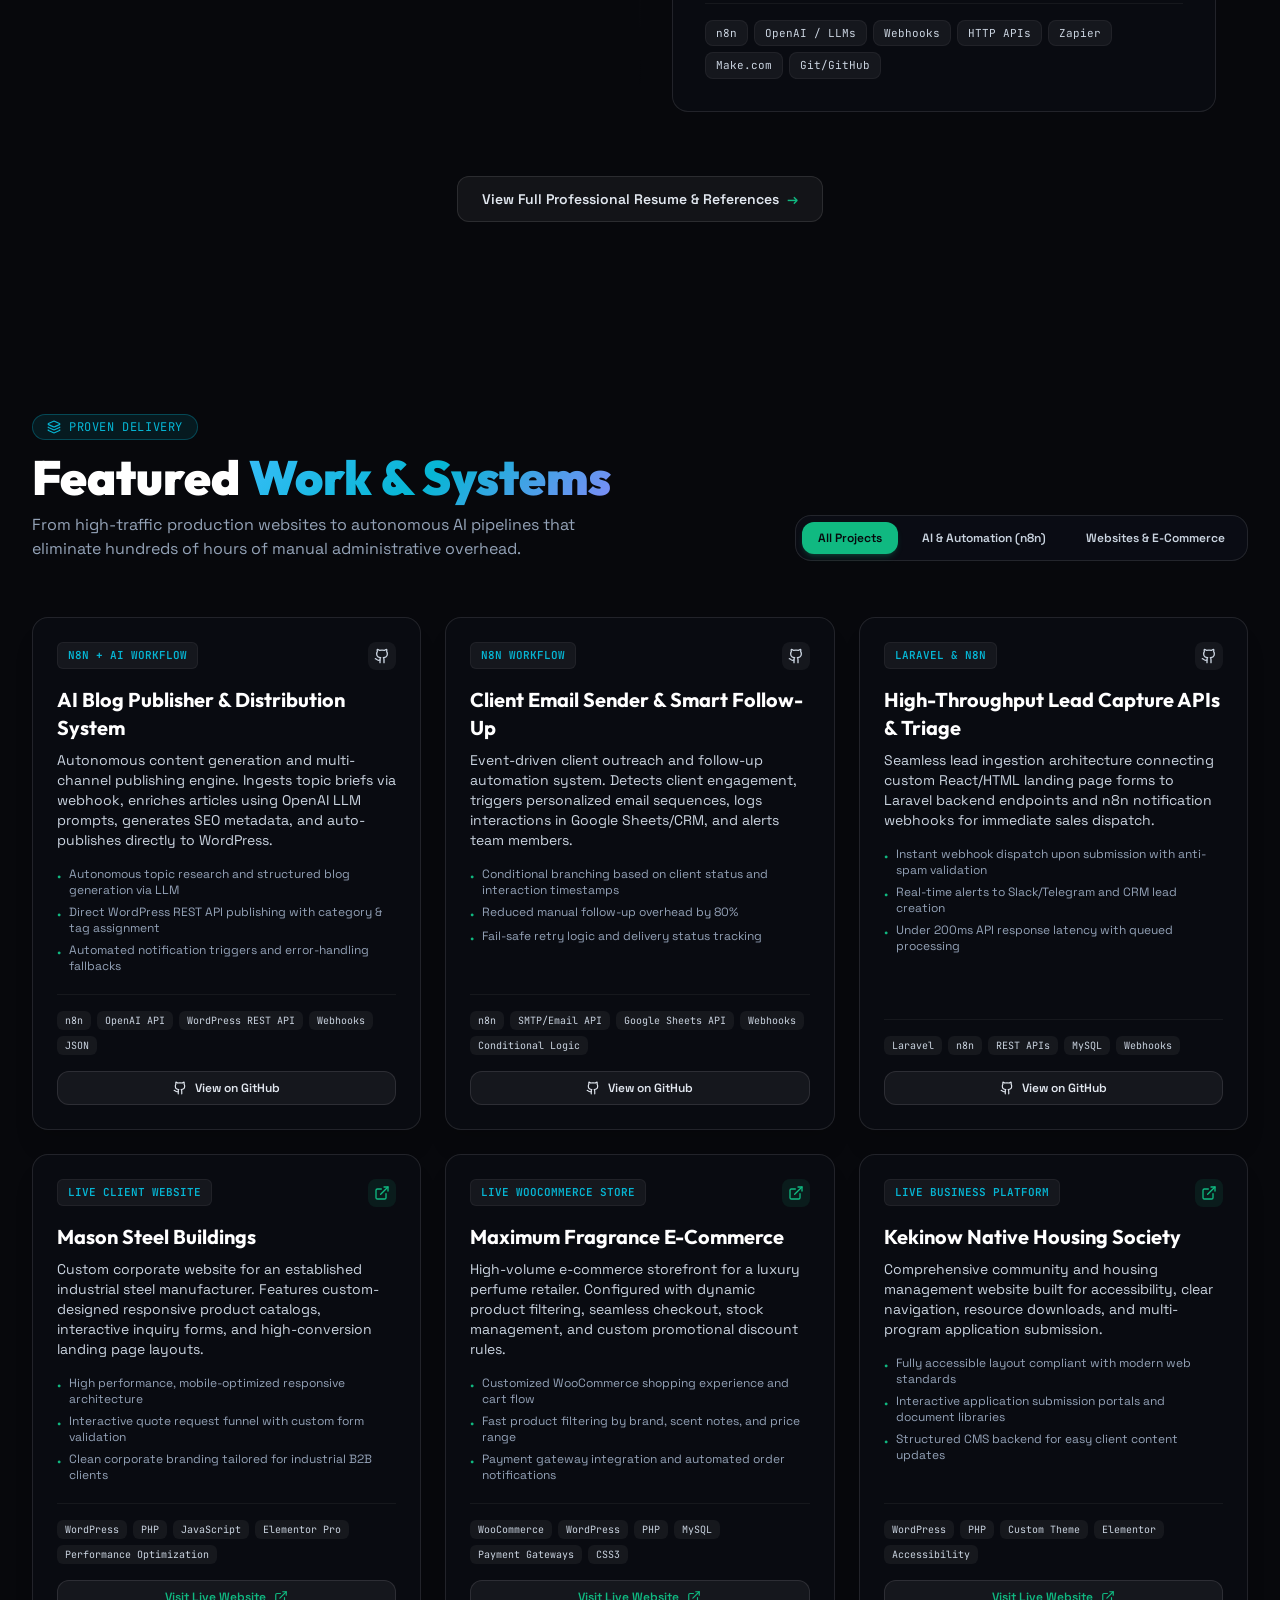
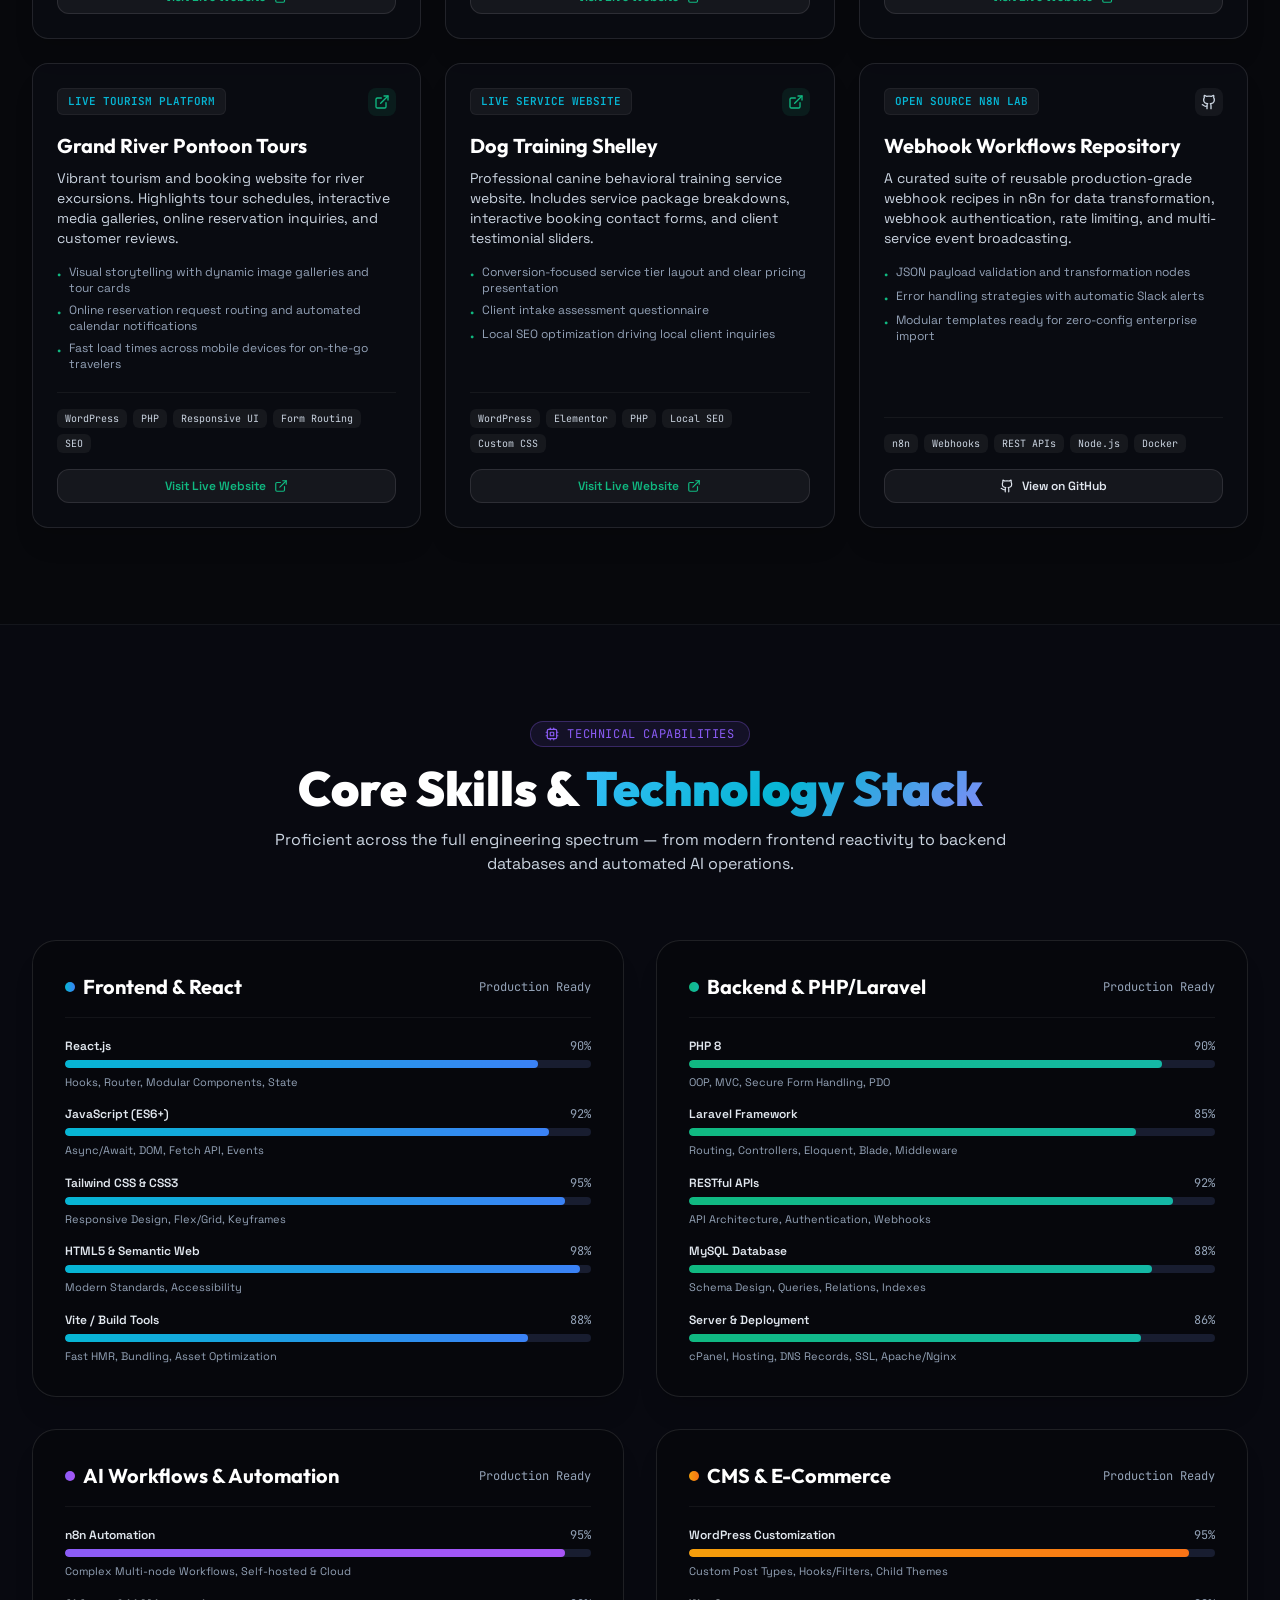
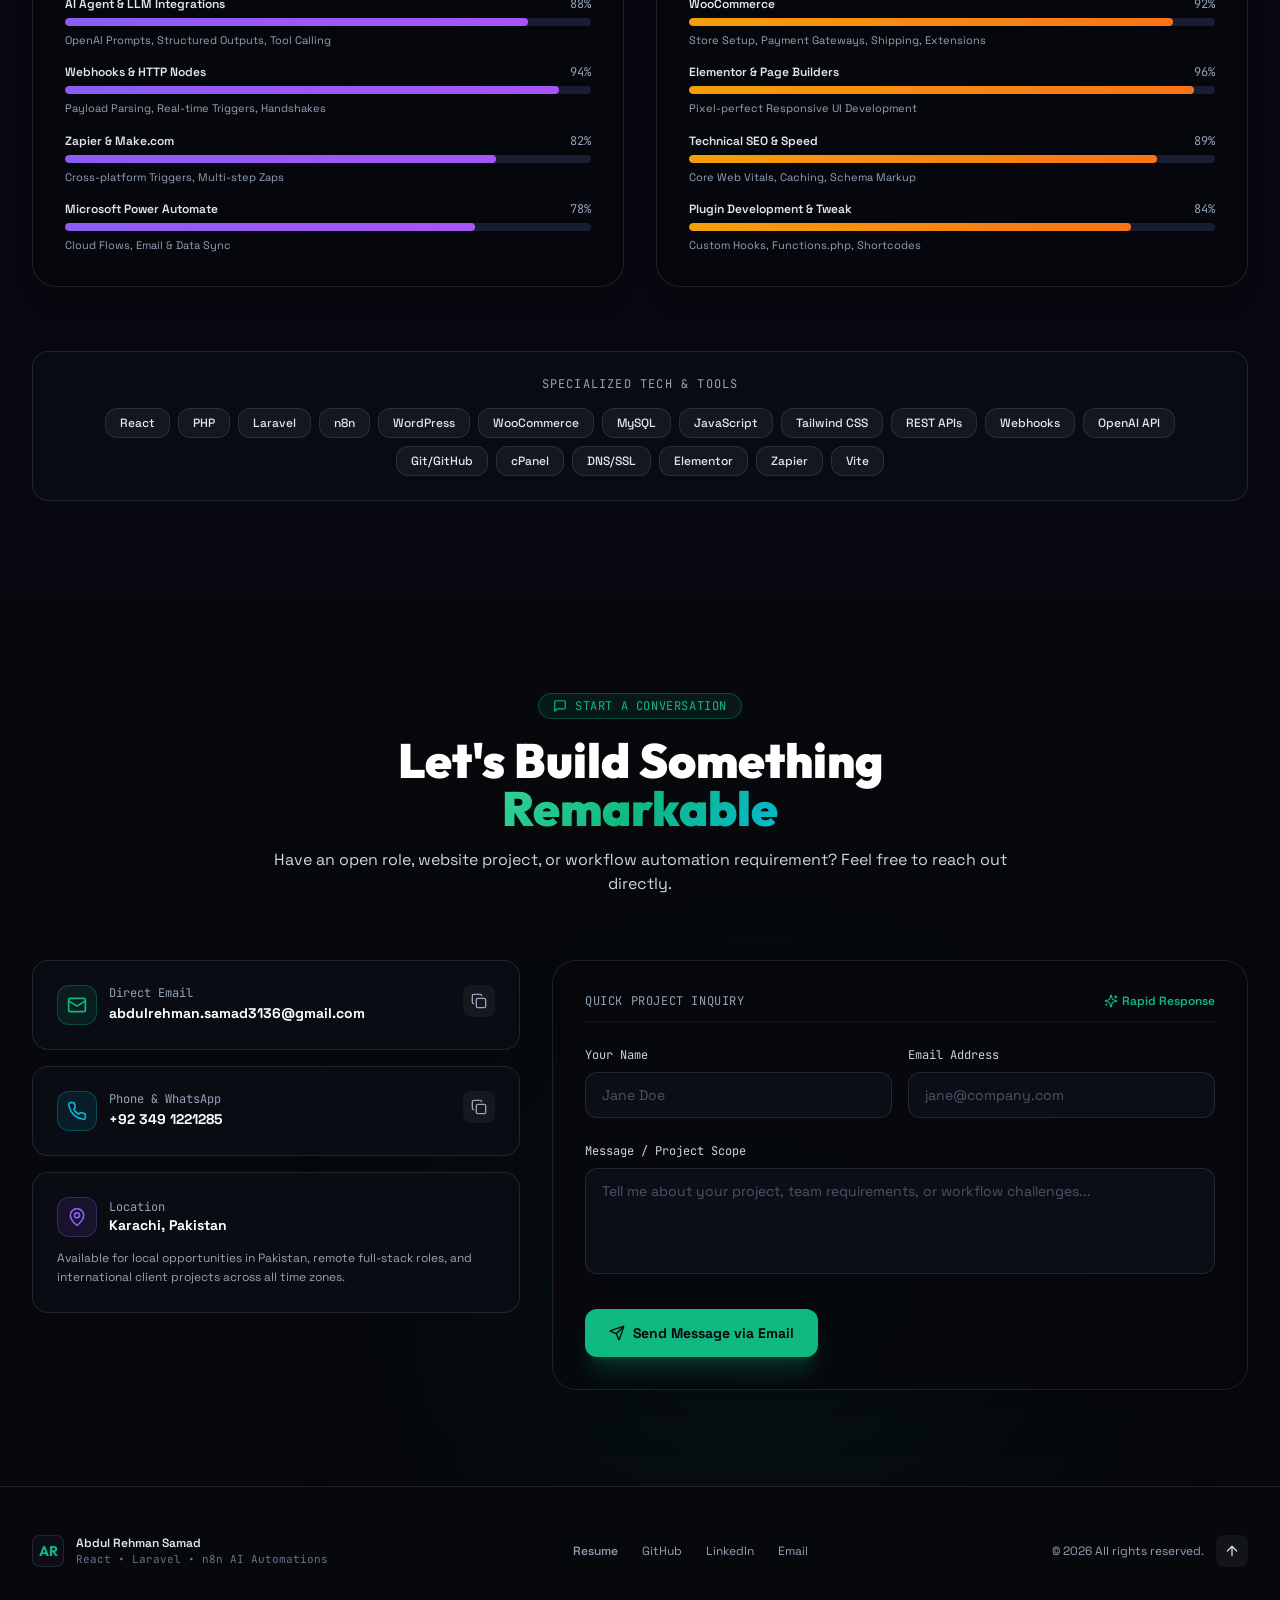
==== commit 7b59ac70: "Replace portfolio with new React build" ====
--- a/index.html
+++ b/index.html
@@ -10,11 +10,11 @@
     <link rel="preconnect" href="https://fonts.gstatic.com" crossorigin>
     <link href="https://fonts.googleapis.com/css2?family=JetBrains+Mono:wght@400;500;600&family=Outfit:wght@400;500;600;700;800&family=Space+Grotesk:wght@400;500;600;700&display=swap" rel="stylesheet">
     <title>Abdul Rehman Samad | Full-Stack & AI Automation Developer</title>
-    <script type="module" crossorigin src="./assets/index-CiuMuFFE.js"></script>
-    <link rel="stylesheet" crossorigin href="./assets/index-CEwZ4eEB.css">
+    <script type="module" crossorigin src="./assets/index-ftNyNPfI.js"></script>
+    <link rel="stylesheet" crossorigin href="./assets/index-CEwZ4eEB.css">
   </head>
   <body class="bg-dark-950 text-slate-100 selection:bg-brand-emerald selection:text-dark-950 min-h-screen overflow-x-hidden font-sans antialiased">
-    <div id="root"></div>
+    <div id="root"></div> 
   </body>
 </html>
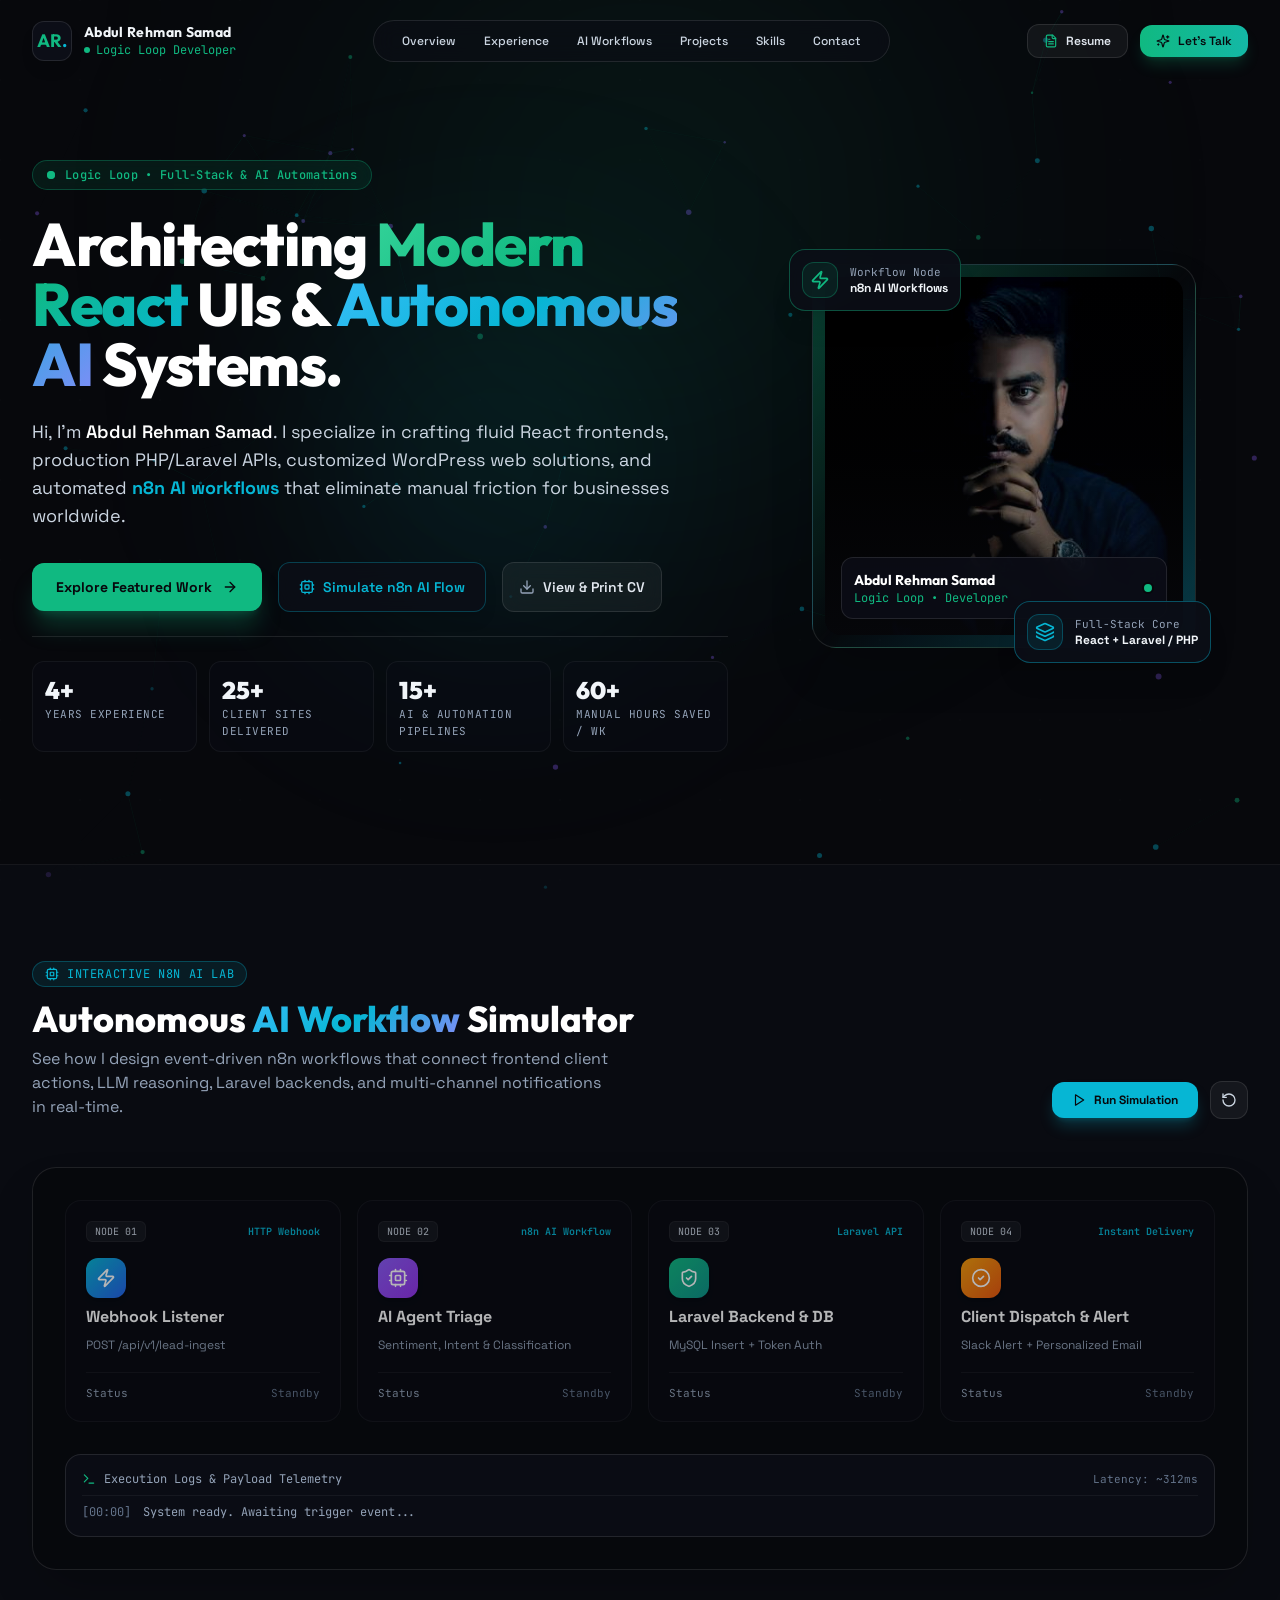
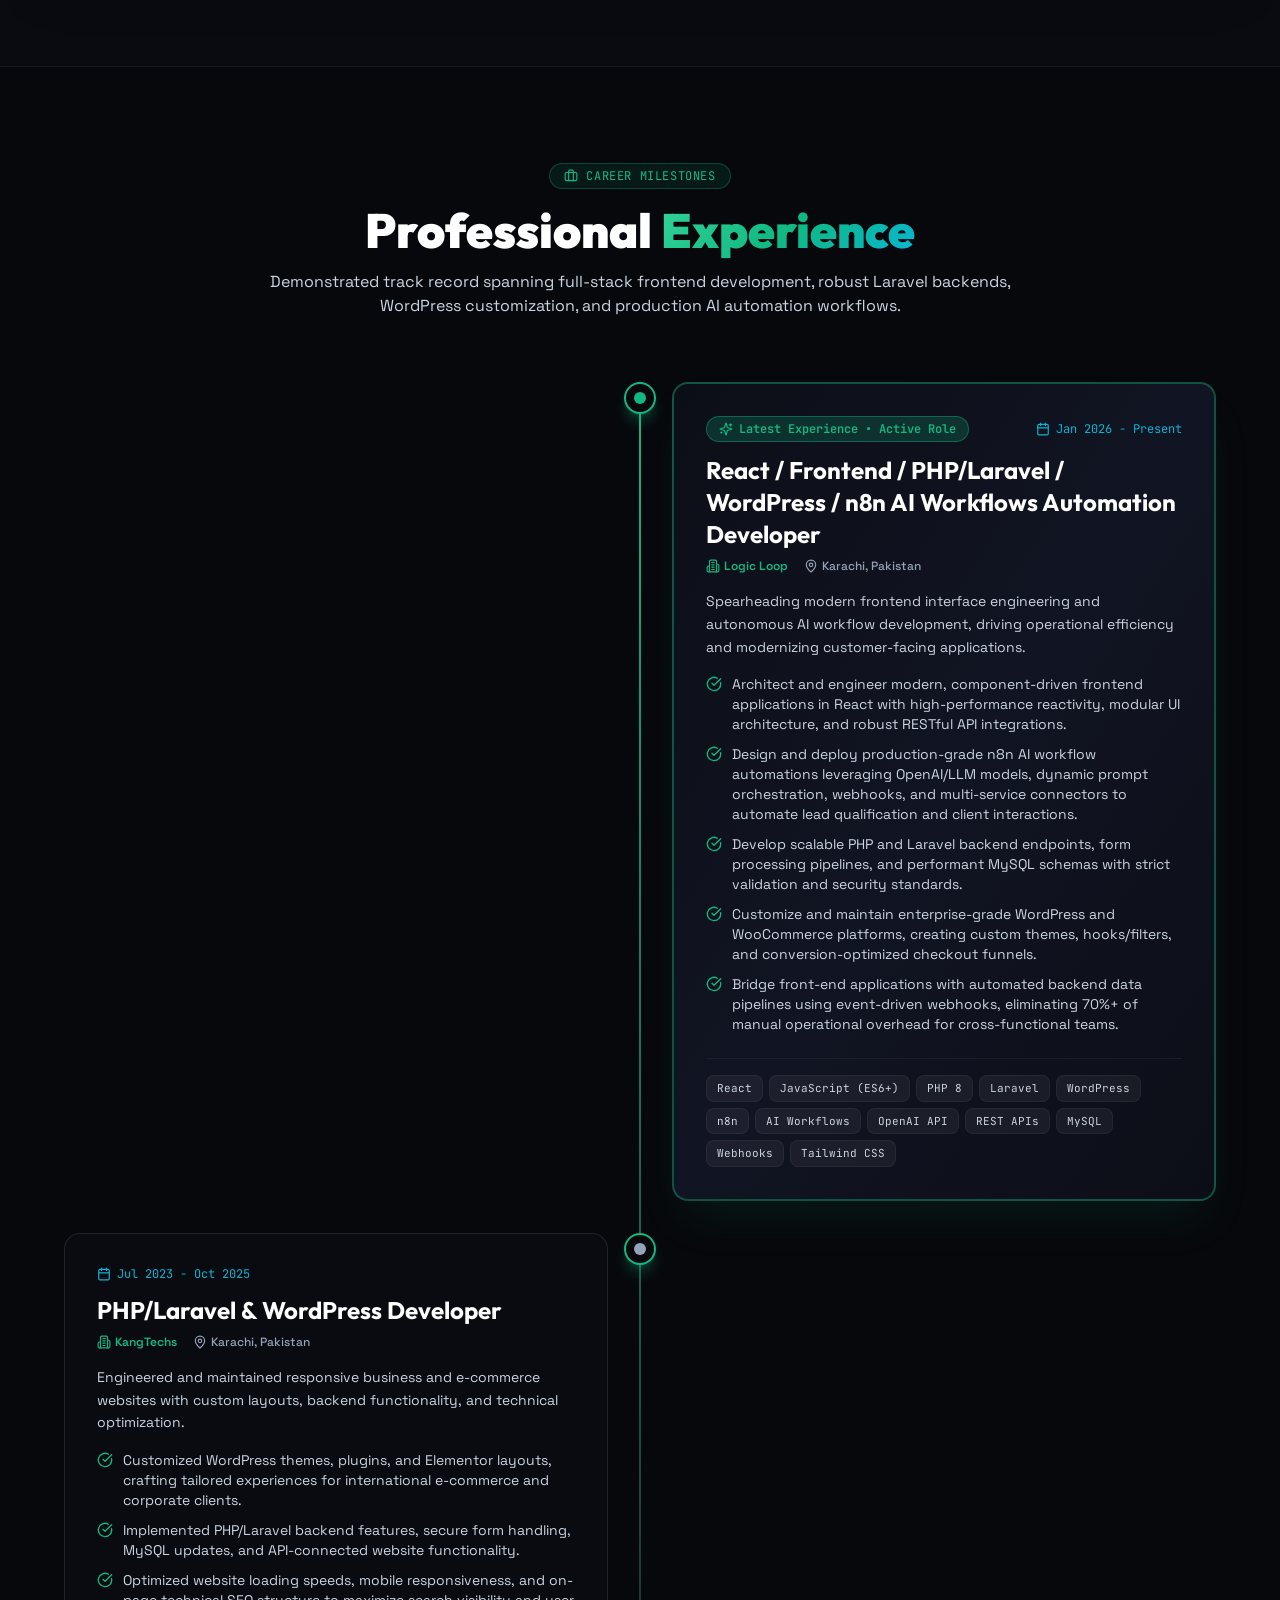
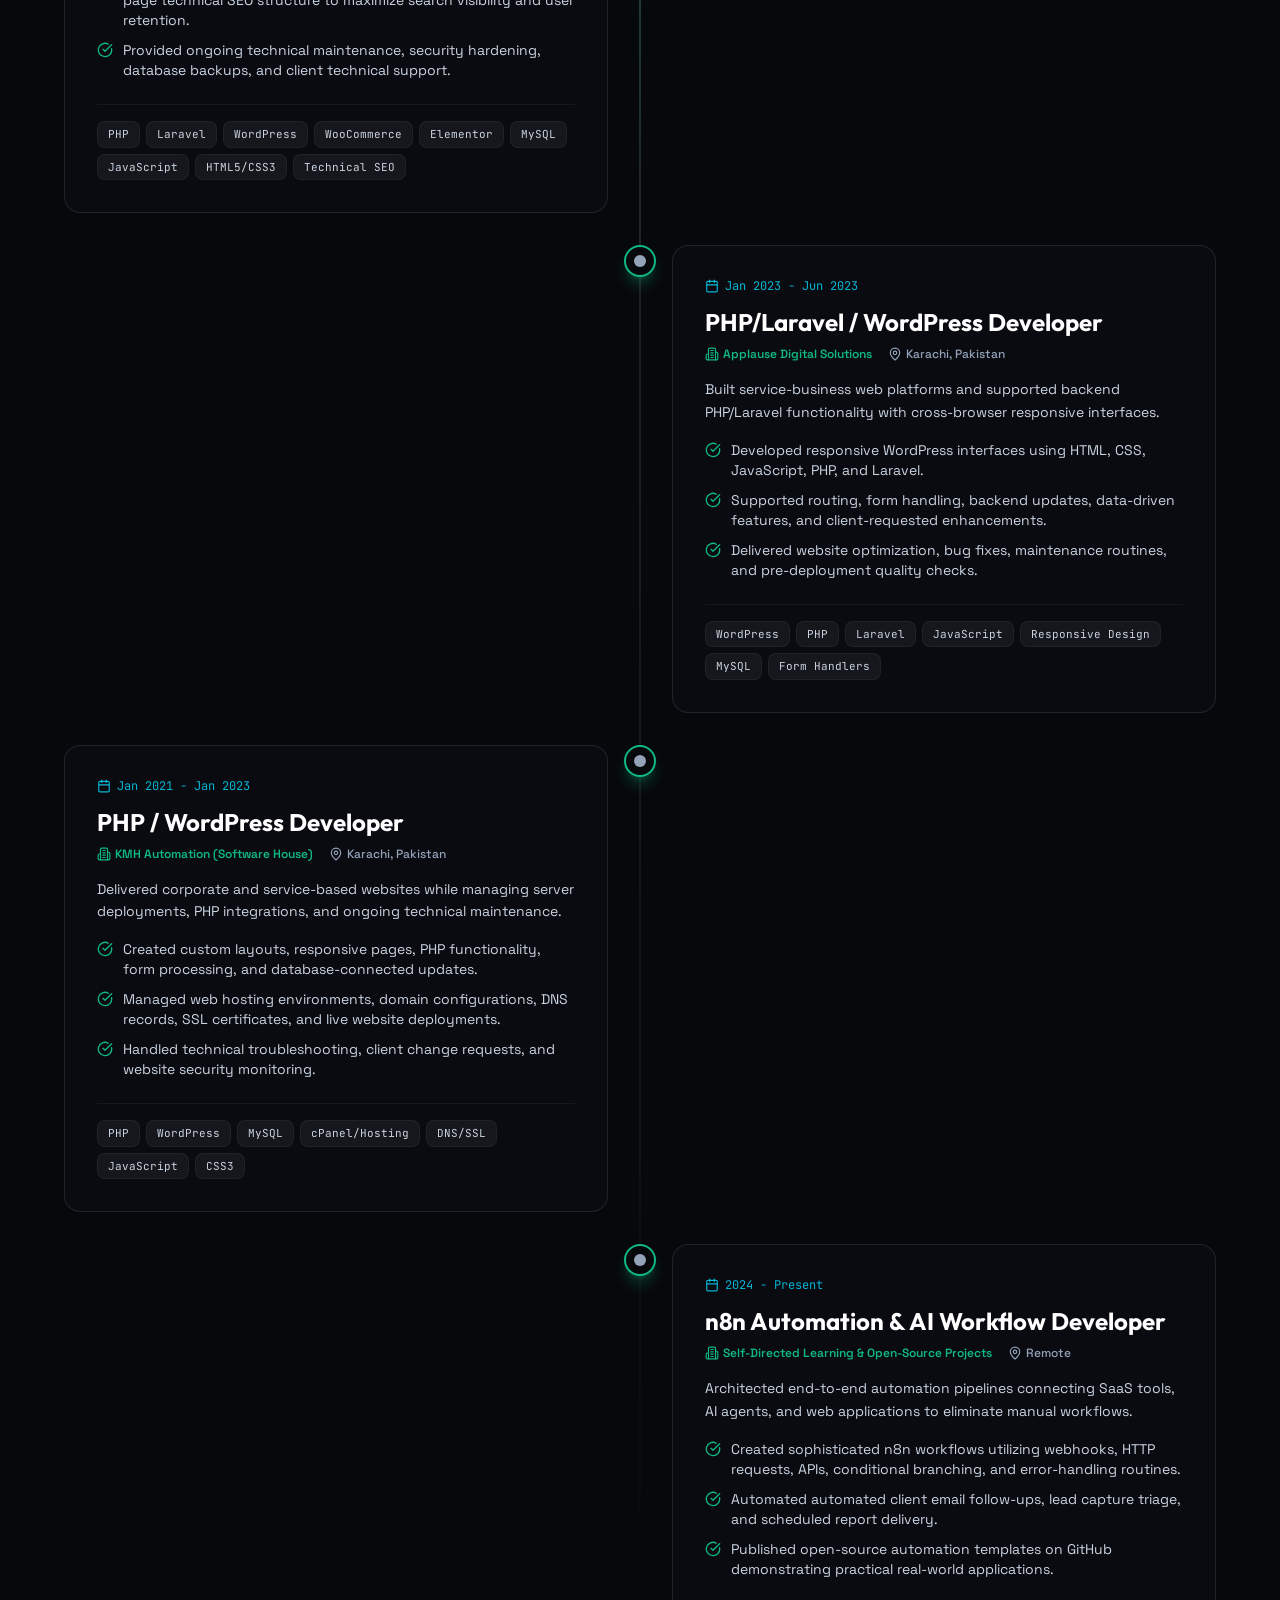
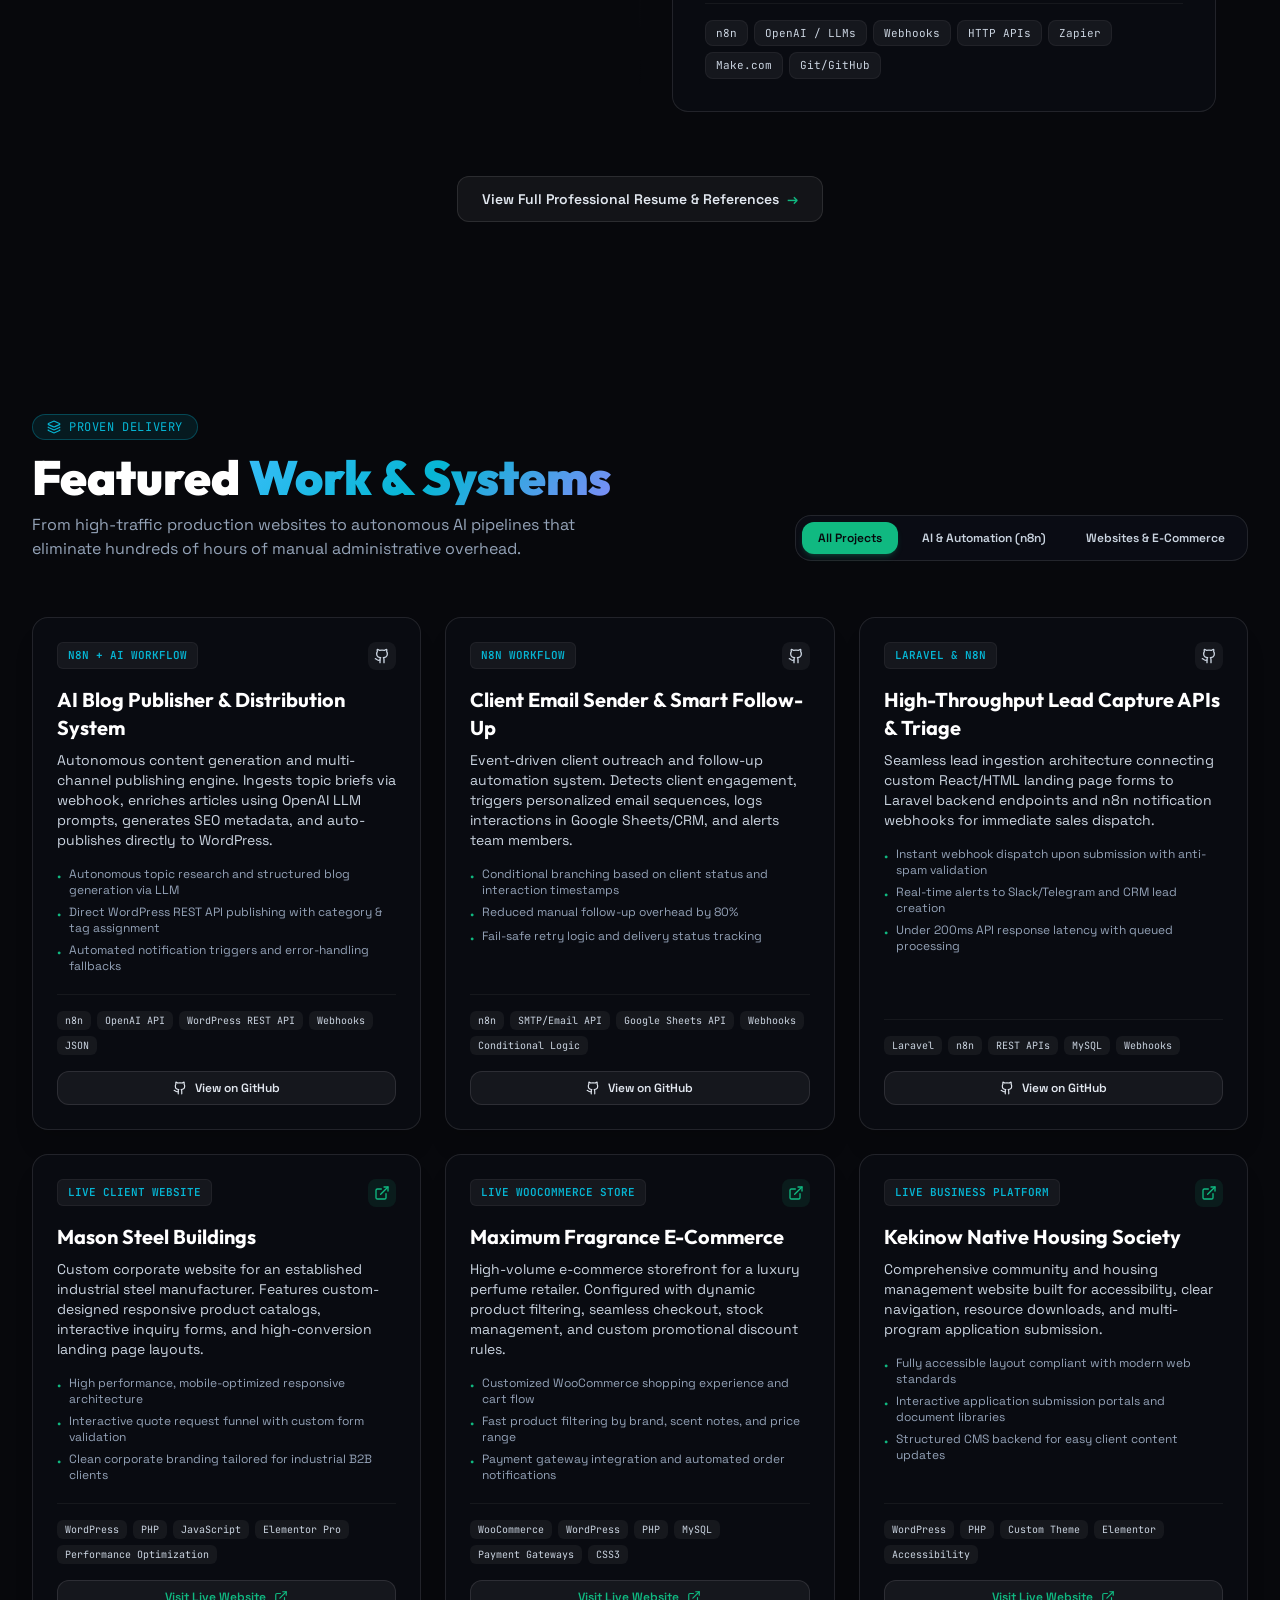
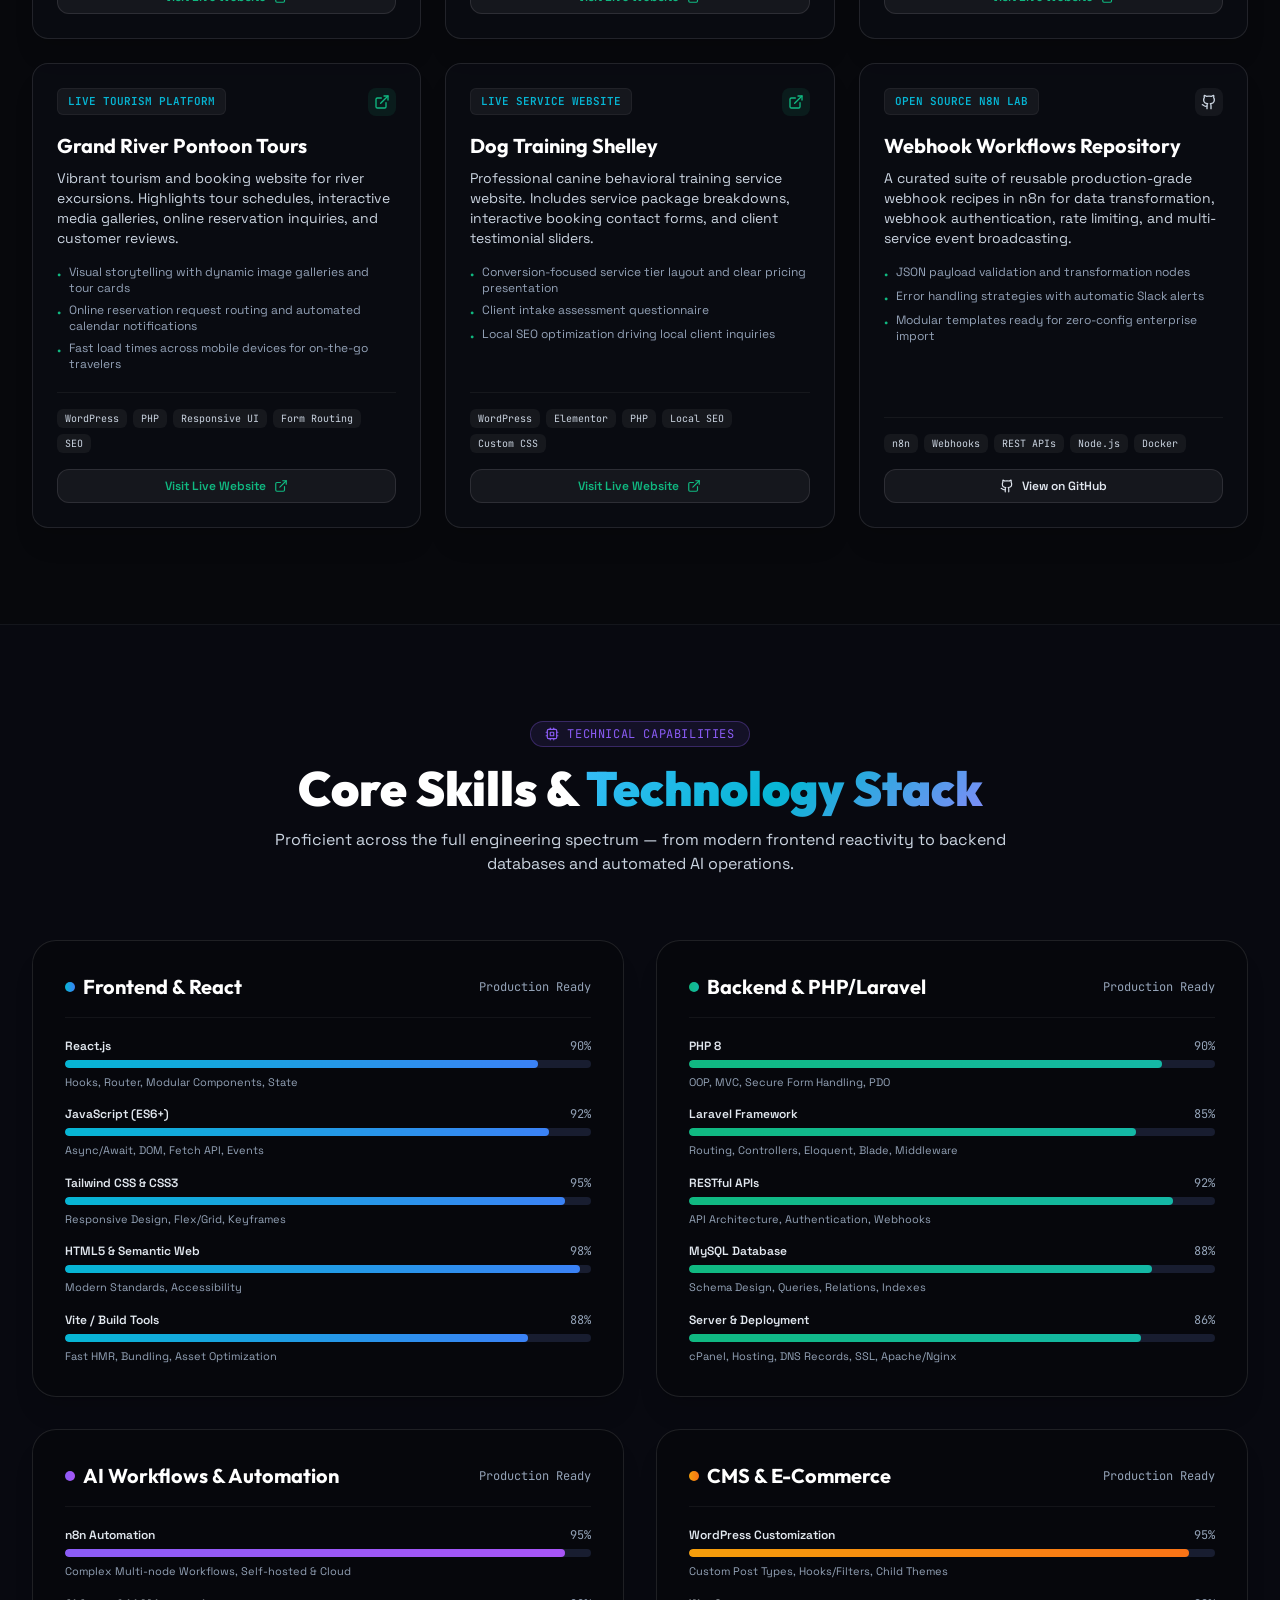
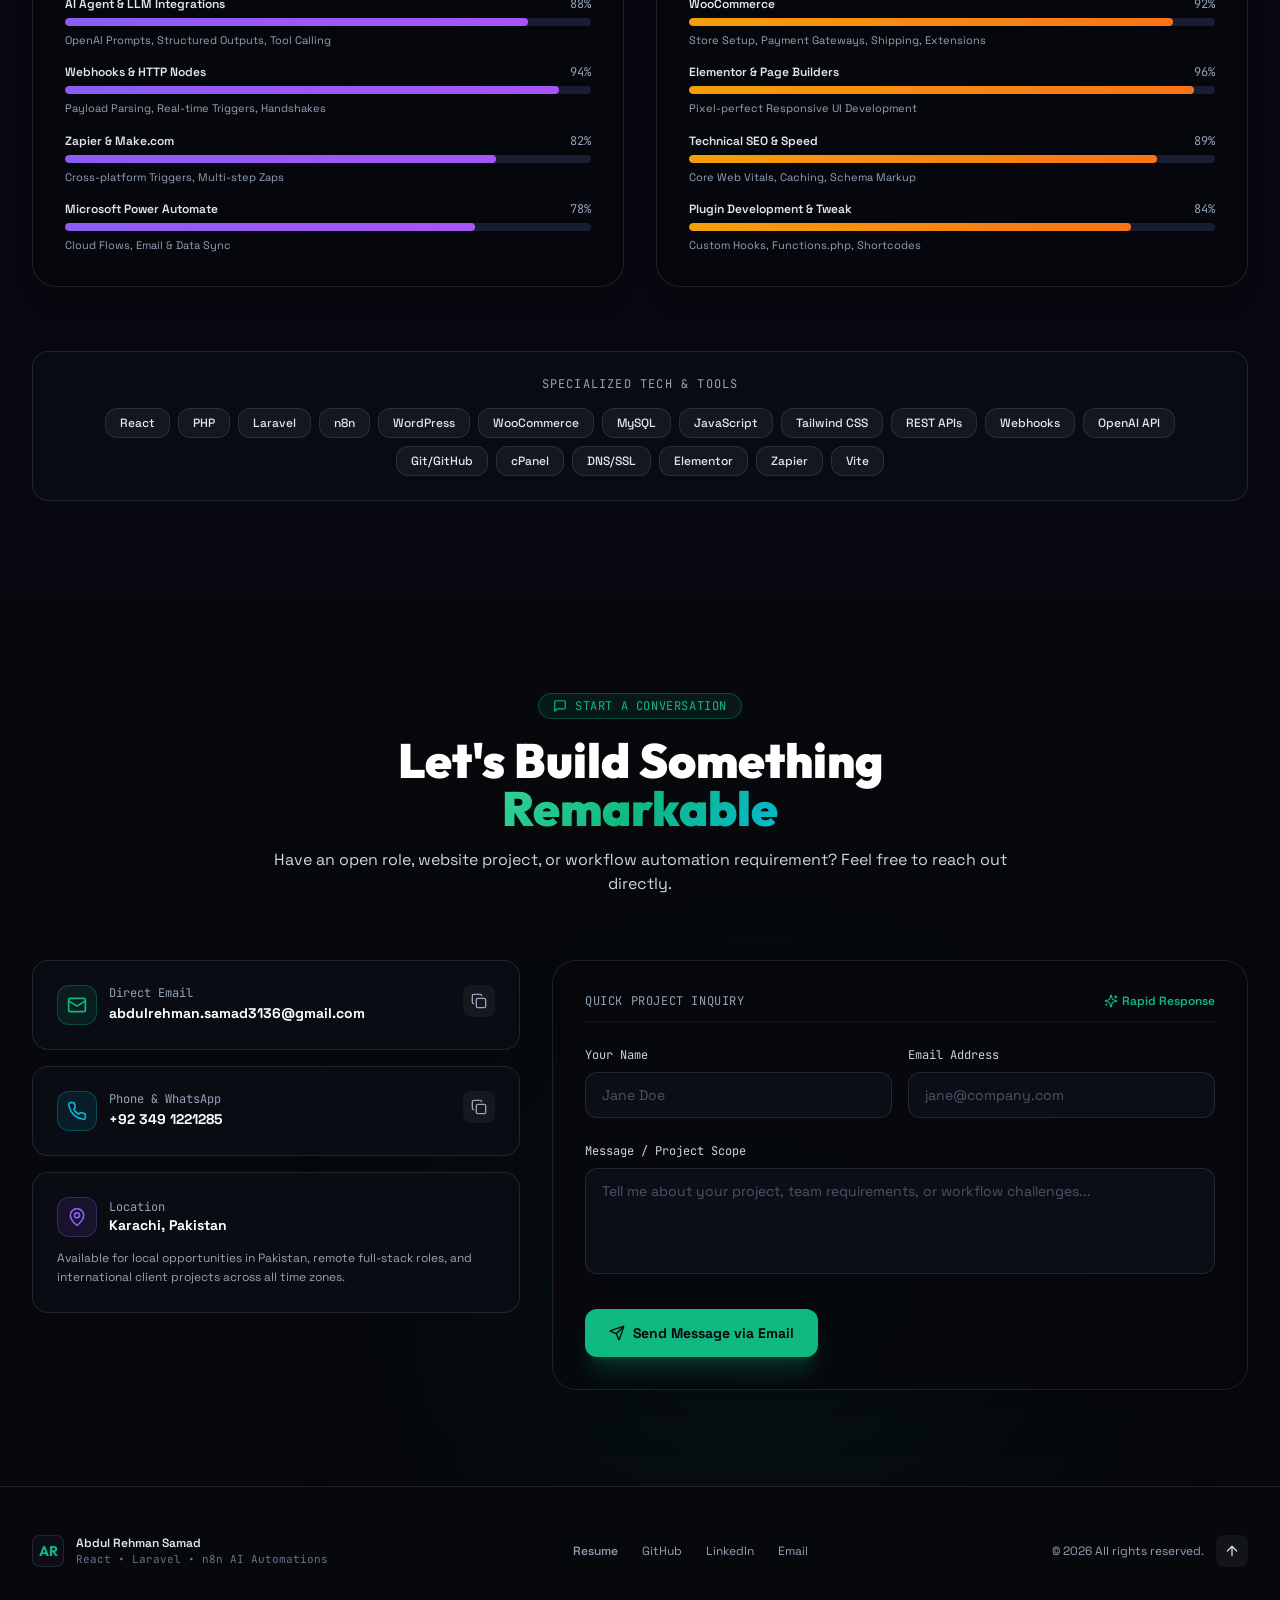
==== commit 840c4785: "Replace portfolio with new React build" ====
--- a/index.html
+++ b/index.html
@@ -10,7 +10,7 @@
     <link rel="preconnect" href="https://fonts.gstatic.com" crossorigin>
     <link href="https://fonts.googleapis.com/css2?family=JetBrains+Mono:wght@400;500;600&family=Outfit:wght@400;500;600;700;800&family=Space+Grotesk:wght@400;500;600;700&display=swap" rel="stylesheet">
     <title>Abdul Rehman Samad | Full-Stack & AI Automation Developer</title>
-    <script type="module" crossorigin src="./assets/index-ftNyNPfI.js"></script>
+    <script type="module" crossorigin src="./assets/index-Ci_vwL_1.js"></script>
     <link rel="stylesheet" crossorigin href="./assets/index-CEwZ4eEB.css">
   </head>
   <body class="bg-dark-950 text-slate-100 selection:bg-brand-emerald selection:text-dark-950 min-h-screen overflow-x-hidden font-sans antialiased">
